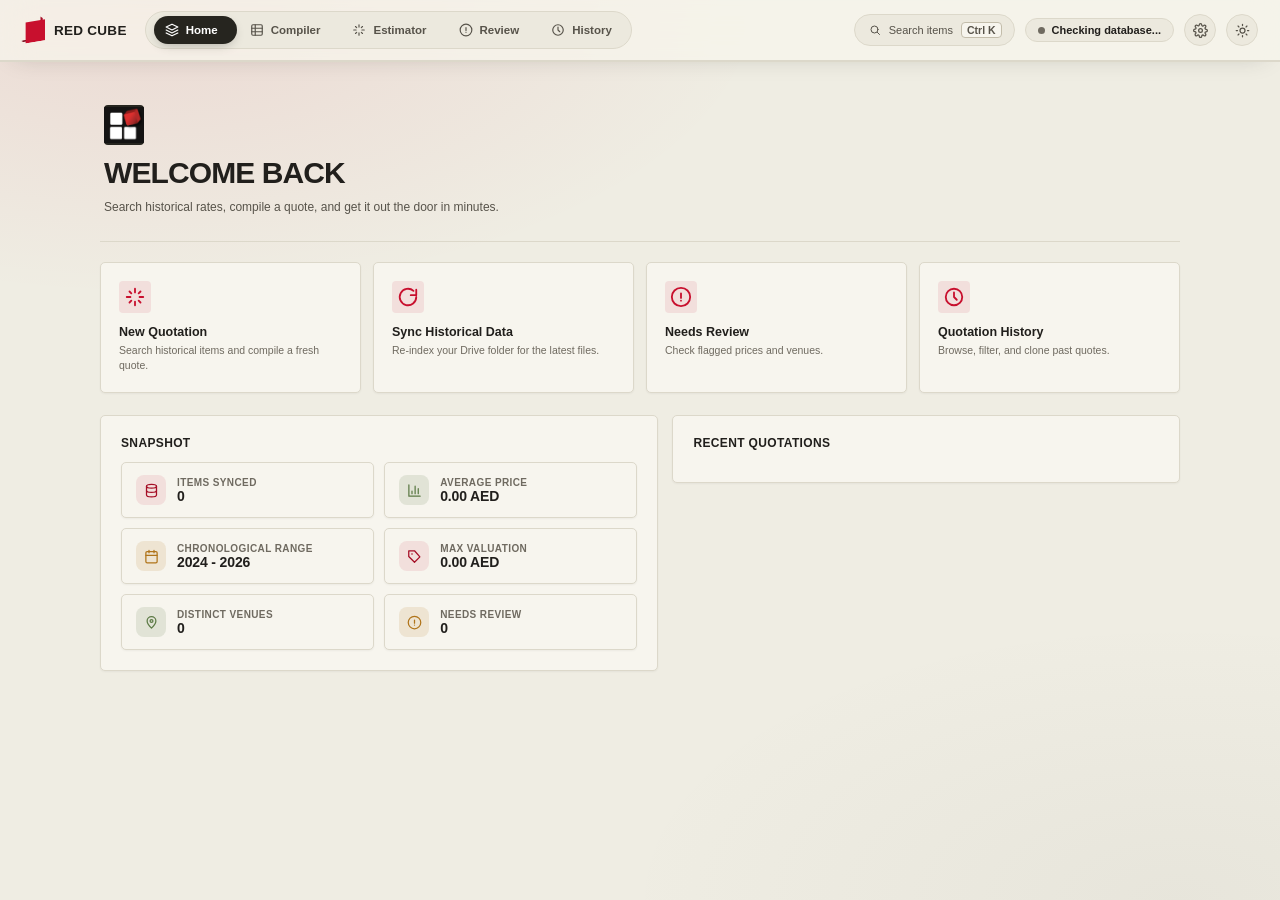
==== index.html @ c4b4f15e "Add Automated Design Estimator: multi-file drawing intake, deterministic BOQ costing New feature: dr" ====
<!DOCTYPE html>
<html lang="en">
<head>
<meta charset="UTF-8">
<meta name="viewport" content="width=device-width, initial-scale=1.0">
<title>Red Cube Smart Quotation Engine</title>
<link rel="stylesheet" href="style.css">
</head>
<body>

<div class="app-shell">
  <!-- Command bar: replaces the sidebar entirely. Brand + a sliding pill tab switcher +
       search/status/settings/theme on the right, all in one floating glass strip. -->
  <div class="cmdbar">
    <div class="brandlock">
      <div class="cube3d"><i class="f-top"></i><i class="f-side"></i><i class="f-bottom"></i></div>
      <span class="brand-title" id="brand-title-text">Red Cube</span>
    </div>

    <div class="segwrap" id="segwrap">
      <div class="segpill" id="segpill"></div>
      <div class="seg active" id="tab-btn-home" data-tab="home" onclick="switchTab('home')"><span class="icon" data-icon="layers"></span> Home</div>
      <div class="seg" id="tab-btn-compiler" data-tab="compiler" onclick="switchTab('compiler')"><span class="icon" data-icon="sheet"></span> Compiler</div>
      <div class="seg" id="tab-btn-estimator" data-tab="estimator" onclick="switchTab('estimator')"><span class="icon" data-icon="sparkles"></span> Estimator</div>
      <div class="seg" id="tab-btn-review" data-tab="review" onclick="switchTab('review')"><span class="icon" data-icon="alert"></span> Review<span class="tab-count hidden" id="review-tab-count">0</span></div>
      <div class="seg" id="tab-btn-history" data-tab="history" onclick="switchTab('history')"><span class="icon" data-icon="history"></span> History</div>
    </div>

    <div class="cmd-right">
      <div class="cmdk" onclick="goToNewQuotation()"><span class="icon icon-sm" data-icon="search"></span>Search items<kbd>Ctrl K</kbd></div>
      <div class="status-badge">
        <span id="db-indicator" class="status-dot"></span>
        <span id="db-status-text">Checking database...</span>
      </div>
      <button class="icon-btn" onclick="openSettingsModal()" title="Workspace settings"><span class="icon" data-icon="settings"></span></button>
      <button class="icon-btn" onclick="toggleTheme()" title="Toggle theme"><span class="icon" id="theme-toggle-icon" data-icon="sun"></span></button>
    </div>
  </div>

  <div class="app-content">
    <!-- Shown only for the Compiler tab, which has no headline of its own otherwise. -->
    <div class="page-head hidden" id="page-head">
      <div><span class="eyebrow" id="page-eyebrow">Quotation Builder</span><h2 id="page-title">Compiler Workspace</h2></div>
    </div>

<!-- Home -->
<main class="main-view" id="view-home">
  <div class="home-view">
    <section class="home-hero">
      <div class="home-hero-logo"><img src="assets/red_cube_logo.png" alt="Logo" onerror="this.style.display='none'"></div>
      <h1 class="home-hero-title" id="home-greeting-title">Welcome back</h1>
      <p class="home-hero-subtitle" id="home-greeting-subtitle">Search historical rates, compile a quote, and get it out the door in minutes.</p>
    </section>

    <section class="home-actions">
      <div class="home-action-card" onclick="goToNewQuotation()">
        <div class="home-action-icon"><span class="icon icon-lg" data-icon="sparkles"></span></div>
        <div class="home-action-title">New Quotation</div>
        <div class="home-action-desc">Search historical items and compile a fresh quote.</div>
      </div>
      <div class="home-action-card" onclick="goToSync()">
        <div class="home-action-icon"><span class="icon icon-lg" data-icon="refresh"></span></div>
        <div class="home-action-title">Sync Historical Data</div>
        <div class="home-action-desc">Re-index your Drive folder for the latest files.</div>
      </div>
      <div class="home-action-card" onclick="switchTab('review')">
        <div class="home-action-icon"><span class="icon icon-lg" data-icon="alert"></span></div>
        <div class="home-action-title">Needs Review</div>
        <div class="home-action-desc" id="home-review-desc">Check flagged prices and venues.</div>
      </div>
      <div class="home-action-card" onclick="switchTab('history')">
        <div class="home-action-icon"><span class="icon icon-lg" data-icon="history"></span></div>
        <div class="home-action-title">Quotation History</div>
        <div class="home-action-desc">Browse, filter, and clone past quotes.</div>
      </div>
    </section>

    <section class="home-columns">
      <div class="home-panel">
        <div class="home-panel-title">Snapshot</div>
        <div class="home-stats-grid">
          <div class="stat-card">
            <div class="stat-icon" style="background:var(--accent-soft);color:var(--accent-strong);"><span class="icon" data-icon="database"></span></div>
            <div><div class="stat-label">Items Synced</div><div class="stat-value" id="stat-total-items">0</div></div>
          </div>
          <div class="stat-card">
            <div class="stat-icon" style="background:var(--success-soft);color:var(--success);"><span class="icon" data-icon="chart"></span></div>
            <div><div class="stat-label">Average Price</div><div class="stat-value" id="stat-avg-price">0.00 AED</div></div>
          </div>
          <div class="stat-card">
            <div class="stat-icon" style="background:var(--warning-soft);color:var(--warning);"><span class="icon" data-icon="calendar"></span></div>
            <div><div class="stat-label">Chronological Range</div><div class="stat-value" id="stat-year-range">2024 - 2026</div></div>
          </div>
          <div class="stat-card">
            <div class="stat-icon" style="background:var(--accent-soft);color:var(--accent-strong);"><span class="icon" data-icon="tag"></span></div>
            <div><div class="stat-label">Max Valuation</div><div class="stat-value" id="stat-max-price">0.00 AED</div></div>
          </div>
          <div class="stat-card">
            <div class="stat-icon" style="background:var(--success-soft);color:var(--success);"><span class="icon" data-icon="pin"></span></div>
            <div><div class="stat-label">Distinct Venues</div><div class="stat-value" id="stat-venues">0</div></div>
          </div>
          <div class="stat-card">
            <div class="stat-icon" style="background:var(--warning-soft);color:var(--warning);"><span class="icon" data-icon="alert"></span></div>
            <div><div class="stat-label">Needs Review</div><div class="stat-value" id="stat-needs-review">0</div></div>
          </div>
        </div>
      </div>
      <div class="home-panel">
        <div class="home-panel-title">Recent Quotations</div>
        <div id="home-recent-list"></div>
      </div>
    </section>
  </div>
</main>

<!-- Compiler Workspace -->
<main class="main-view hidden" id="view-compiler">
  <div class="workspace">

    <!-- Center: search + matches -->
    <div class="panel panel-center">
      <div class="panel-header">
        <div class="panel-title"><span class="icon" data-icon="search"></span><span>Smart Matcher</span></div>
        <span class="chip chip-accent"><span class="icon icon-sm" data-icon="sparkles"></span> Semantic Search</span>
      </div>
      <div class="panel-body" style="display:flex;flex-direction:column;height:100%;padding-bottom:0;">
        <div class="slider-row" style="margin-bottom:12px;">
          <div style="display:flex;align-items:center;gap:8px;font-size:11px;color:var(--text-secondary);white-space:nowrap;">
            <span class="icon icon-sm" data-icon="trending"></span> Annual Markup: <b id="markup-label" style="color:var(--accent-strong);">4%</b>
          </div>
          <input type="range" id="markup-slider" min="0" max="15" value="4" oninput="changeMarkup(this.value)">
        </div>

        <form onsubmit="searchMatcher(event)" style="display:flex;gap:8px;margin-bottom:6px;">
          <div class="input-with-icon" style="flex:1;">
            <span class="icon" data-icon="search"></span>
            <input type="text" id="search-input" class="input" placeholder="Search items, structures, backdrops...">
          </div>
          <button type="submit" class="btn btn-ghost">Search</button>
        </form>
        <div style="font-size:9.5px;color:var(--text-muted);margin-bottom:10px;display:flex;gap:10px;">
          <span><kbd class="kbd-hint">/</kbd> to search</span>
          <span><kbd class="kbd-hint">Ctrl</kbd>+<kbd class="kbd-hint">Enter</kbd> to generate</span>
        </div>

        <div id="matches-list" style="flex:1;overflow-y:auto;padding-bottom:14px;">
          <div class="empty-state"><span class="icon icon-lg" data-icon="search"></span><p>Type a keyword above to match historical rates.</p></div>
        </div>
      </div>
    </div>

    <!-- Drag to rebalance matcher vs. compiler; double-click resets. -->
    <div class="workspace-splitter" id="workspace-splitter" role="separator" aria-orientation="vertical"
         aria-label="Resize panels" tabindex="0" title="Drag to resize · double-click to reset"></div>

    <!-- Right: quotation compiler -->
    <div class="panel panel-right">
      <div class="panel-header">
        <div class="panel-title"><span class="icon" data-icon="sheet"></span><span>Quotation Compiler</span></div>
        <button class="btn btn-ghost btn-sm" onclick="addCustomDraftRow()"><span class="icon icon-sm" data-icon="plus"></span> Add Row</button>
      </div>
      <div class="panel-body" style="display:flex;flex-direction:column;height:100%;padding-bottom:0;">

        <!-- One row instead of two 2-up rows: the client block is filled once per quote, while
             the item list below it is worked in continuously, so the vertical space belongs there. -->
        <div class="client-fields">
          <div><label class="field-label" for="client-name-input">Client Name</label><input type="text" id="client-name-input" class="input" placeholder="Client name"></div>
          <div><label class="field-label" for="client-phone-input">Phone <span class="field-optional">optional</span></label><input type="text" id="client-phone-input" class="input" placeholder="+9715..."></div>
          <div><label class="field-label" for="client-venue-input">Venue</label><input type="text" id="client-venue-input" class="input" placeholder="e.g. Kite Beach"></div>
          <div><label class="field-label" for="validity-days-input">Valid (Days)</label><input type="number" id="validity-days-input" class="input" value="14" min="1"></div>
        </div>

        <div id="draft-items-container" style="flex:1;overflow-y:auto;margin-bottom:0;">
          <div class="empty-state"><span class="icon icon-lg" data-icon="sheet"></span><p>No items in draft quote.</p><p style="margin-top:4px;">Select items from matches or add a custom row.</p></div>
        </div>
      </div>

      <!-- Drag to trade space between the item list and the pricing block; double-click resets. -->
      <div class="compiler-vsplit" id="compiler-vsplit" role="separator" aria-orientation="horizontal"
           aria-label="Resize items and pricing" tabindex="0" title="Drag to resize · double-click to reset"></div>

      <div class="compiler-footer" id="compiler-footer">
        <div class="summary-box">
          <div class="summary-line"><span>Subtotal (Excl. VAT)</span><span id="summary-subtotal">0.00 AED</span></div>
          <div class="summary-line hidden" id="summary-discount-row"><span>Discount</span><span id="summary-discount" style="color:var(--danger);">0.00 AED</span></div>
          <div class="summary-line"><span>VAT 5%</span><span id="summary-vat">0.00 AED</span></div>
          <div class="summary-line total"><span>Grand Total</span><span id="summary-total">0.00 AED</span></div>
          <div class="discount-row">
            <select class="input" id="discount-type" onchange="setDiscountType(this.value)" style="max-width:110px;">
              <option value="">No discount</option>
              <option value="flat">Flat AED</option>
              <option value="percent">Percent %</option>
            </select>
            <input type="number" class="input" id="discount-value-input" placeholder="0" oninput="onDiscountValueChange(this.value)">
          </div>
        </div>

        <div class="format-choice" style="margin:12px 0;">
          <label><input type="checkbox" id="format-xlsx" checked> Excel (.xlsx)</label>
          <label><input type="checkbox" id="format-docx"> Word (.docx)</label>
        </div>

        <button class="btn btn-primary btn-block" id="compile-btn" onclick="compileQuote()" disabled>
          <span class="icon" data-icon="sheet"></span><span>Generate Quotation</span>
        </button>
        <div id="compile-feedback" class="hidden"></div>
      </div>
    </div>

  </div>
</main>

<!-- Quotation History -->
<main class="main-view hidden" id="view-history">
  <div class="panel" style="height:100%;">
    <div class="panel-header">
      <div class="panel-title"><span class="icon" data-icon="history"></span><span>Client &amp; Quotation History</span></div>
      <div class="input-with-icon" style="width:260px;">
        <span class="icon" data-icon="search"></span>
        <input type="text" id="history-search" class="input" placeholder="Filter by client or venue..." oninput="filterHistory()">
      </div>
    </div>
    <div class="panel-body">
      <div class="history-toolbar">
        <div class="status-filter-row" id="status-filter-row">
          <span class="status-filter-chip active" data-status="" onclick="setHistoryStatusFilter('')">All</span>
          <span class="status-filter-chip" data-status="Sent" onclick="setHistoryStatusFilter('Sent')">Sent</span>
          <span class="status-filter-chip" data-status="Won" onclick="setHistoryStatusFilter('Won')">Won</span>
          <span class="status-filter-chip" data-status="Lost" onclick="setHistoryStatusFilter('Lost')">Lost</span>
        </div>
      </div>
      <div class="history-table-wrap">
        <table class="history-table">
          <thead><tr><th>Ref</th><th>Client</th><th>Venue</th><th>Date</th><th>Valid Until</th><th>Items</th><th>Grand Total</th><th>Status</th><th>Actions</th></tr></thead>
          <tbody id="history-table-body"></tbody>
        </table>
      </div>
    </div>
  </div>
</main>

<!-- Needs Review -->
<main class="main-view hidden" id="view-review">
  <div class="panel" style="height:100%;">
    <div class="panel-header">
      <div class="panel-title"><span class="icon" data-icon="alert"></span><span>Needs Review</span></div>
    </div>
    <div style="padding:12px 15px 0;">
      <p style="font-size:11.5px;color:var(--text-secondary);line-height:1.6;margin:0 0 12px;">
        When a folder is synced, every line item from your old quotes gets added to the price index the Smart Matcher
        searches. The ones below came through with something missing — <b>no price</b>, <b>no venue</b>, or figures that
        didn't add up — so they'd give you a bad suggestion later. Each card says what's wrong and which box to fill in.
        <br>
        <b>Save fix</b> writes your correction into the index and it survives future re-syncs.
        <b>Leave as-is</b> keeps the item exactly as it is and stops flagging it. Neither deletes anything.
      </p>
    </div>
    <div class="panel-body" style="padding-top:0;">
      <div id="review-queue-list"></div>
    </div>
  </div>
</main>

<!-- Automated Design Estimator: drawings in, priced BOQ out. Every figure here is
     deterministic geometry against master_rate_card.csv — no model, no guessing. -->
<main class="main-view hidden" id="view-estimator">
  <div class="panel" style="height:100%;">
    <div class="panel-header">
      <div class="panel-title"><span class="icon" data-icon="sparkles"></span><span>Automated Design Estimator</span></div>
      <div style="display:flex;gap:8px;align-items:center;">
        <span id="est-ratecard-badge" class="est-badge"></span>
        <button class="btn btn-ghost" id="est-clear-btn" onclick="clearEstimator()" style="display:none;">
          <span class="icon icon-sm" data-icon="trash"></span> Clear
        </button>
        <button class="btn btn-primary" onclick="pickDesignFiles()">
          <span class="icon icon-sm" data-icon="upload"></span> Upload Drawings
        </button>
      </div>
    </div>

    <div class="panel-body">
      <div class="est-dropzone" id="est-dropzone" onclick="pickDesignFiles()">
        <span class="icon icon-lg" data-icon="upload"></span>
        <p class="est-dropzone-title">Drop in your design drawings</p>
        <p class="est-dropzone-sub">
          Multi-page PDF decks, PNG or JPG &mdash; several files at once.
          Dimensions, titles and cutouts are read straight off each sheet.
        </p>
      </div>

      <div id="est-notice" class="est-notice hidden"></div>
      <div id="est-loading" class="hidden" style="padding:14px 0;"></div>
      <div id="est-pages"></div>
      <div id="est-summary"></div>
    </div>
  </div>
</main>

  </div>
</div>

<!-- Workspace settings modal: was a permanent panel eating a whole column for something
     touched once a week. Now a dialog behind the gear icon in the command bar. -->
<div class="modal-overlay" id="settings-modal-overlay">
  <div class="modal">
    <div class="modal-header">
      <div class="modal-title">Workspace Settings</div>
      <span class="icon-btn" onclick="closeSettingsModal()"><span class="icon icon-sm" data-icon="close"></span></span>
    </div>
    <div class="modal-body">
      <label class="field-label">Drive Folder Path</label>
      <div class="input-with-icon" style="margin-bottom:10px;">
        <span class="icon" data-icon="folder"></span>
        <input type="text" id="folder-path-input" class="input" value="G:\My Drive\BOOM TREE\ALL THE QUOTATIONS" placeholder="Folder path...">
      </div>
      <button class="btn btn-primary btn-block" id="sync-btn" onclick="syncFolder()">
        <span class="icon icon-sm" id="sync-spinner" data-icon="refresh"></span><span>Sync &amp; Build Index</span>
      </button>
      <div id="index-feedback" class="hidden"></div>
    </div>
  </div>
</div>

<!-- Image picker modal -->
<div class="modal-overlay" id="image-picker-overlay">
  <div class="modal">
    <div class="modal-header">
      <div class="modal-title">Set Line Item Image</div>
      <span class="icon-btn" style="cursor:pointer;" onclick="closeImagePicker()"><span class="icon icon-sm" data-icon="close"></span></span>
    </div>
    <div class="modal-body">
      <div class="modal-tabs">
        <div class="modal-tab active" id="img-tab-library" onclick="switchImagePickerTab('library')">From Library</div>
        <div class="modal-tab" id="img-tab-search" onclick="switchImagePickerTab('search')">Web Search</div>
        <div class="modal-tab" id="img-tab-url" onclick="switchImagePickerTab('url')">Paste URL</div>
        <div class="modal-tab" id="img-tab-upload" onclick="switchImagePickerTab('upload')">Upload</div>
      </div>

      <div id="img-panel-library">
        <div id="library-search-results"></div>
      </div>

      <div id="img-panel-search" class="hidden">
        <div style="display:flex;gap:8px;margin-bottom:12px;">
          <input type="text" id="image-search-query" class="input" placeholder="Search query...">
          <button class="btn btn-ghost" onclick="runImageSearch()"><span class="icon icon-sm" data-icon="search"></span></button>
        </div>
        <div id="image-search-results"></div>
        <div class="banner banner-warning" style="margin-top:10px;">
          <span class="icon icon-sm" data-icon="alert"></span>
          <span>Best-effort online search, and unlikely to find your actual product if it's custom-built. Requires internet.</span>
        </div>
      </div>

      <div id="img-panel-url" class="hidden">
        <label class="field-label">Image URL</label>
        <input type="text" id="image-url-input" class="input" placeholder="https://..." style="margin-bottom:10px;">
        <button class="btn btn-primary btn-block" onclick="pasteImageUrl()"><span class="icon icon-sm" data-icon="link"></span> Fetch Image</button>
      </div>

      <div id="img-panel-upload" class="hidden">
        <button class="btn btn-primary btn-block" onclick="uploadImageForItem()"><span class="icon icon-sm" data-icon="upload"></span> Choose File from Computer</button>
        <p style="font-size:10.5px;color:var(--text-muted);margin-top:10px;">Fully offline — reads a local image file directly from disk.</p>
      </div>
    </div>
  </div>
</div>

<!-- Success / share modal -->
<div class="modal-overlay" id="success-modal-overlay">
  <div class="modal">
    <div class="modal-header">
      <div class="modal-title"><span class="icon icon-sm" data-icon="check" style="color:var(--success);"></span> Quotation Generated</div>
      <span class="icon-btn" style="cursor:pointer;" onclick="closeSuccessModal()"><span class="icon icon-sm" data-icon="close"></span></span>
    </div>
    <div class="modal-body" id="success-modal-body"></div>
    <div class="modal-footer">
      <button class="btn btn-ghost" onclick="closeSuccessModal()">Close</button>
    </div>
  </div>
</div>

<div class="toast-container" id="toast-container"></div>

<script src="app.js"></script>
</body>
</html>
---- style.css ----
/* Smart Quotation Engine — hand-written, zero-dependency stylesheet.
   No CDN, no build step: the whole app must run with zero network calls. */

:root {
  /* "LEDGER" direction — an industrial-editorial identity built on the company's own two
     colours: Asphalt (warm near-black) and Paper (warm cream), with a single cherry-red
     stamp reserved for the things that decide (primary action, live match, grand total,
     logo). Paper is the default (day) ground; Asphalt is the dark (night) theme below.
     Every neutral is biased toward the warm ink — no pure white, no pure grey. */
  --bg-app: #efede3;        /* Paper — ground */
  --bg-panel: #f7f5ee;      /* lifted paper — cards / panels */
  --bg-panel-glass: rgba(247, 245, 238, 0.72); /* translucent panel for the blurred command bar */
  --bg-panel-alt: #ece9de;  /* recessed paper — nested surfaces */
  --bg-input: #fbfaf4;      /* writable fields read lightest */
  --bg-hover: #e6e2d4;
  --border: #dcd8ca;
  --border-strong: #c3bdab;
  --text-primary: #211f1c;  /* warm ink */
  --text-secondary: #57534a;
  /* Darkened from #8b8578, which measured 3.36:1 on panels and 3.13:1 on the app ground —
     below the 4.5:1 floor on *every* field label, table header and empty state in the app.
     This keeps the same warm hue and lands at 4.93:1 / 4.58:1. */
  --text-muted: #6f6a60;
  --accent: #c8102e;        /* Cherry — the stamp */
  --accent-strong: #a50e26; /* deepens on press / hover in light */
  --accent-soft: rgba(200, 16, 46, 0.09);
  --accent-select: rgba(200, 16, 46, 0.22);  /* selection needs real presence, not a 9% tint */
  --accent-border: rgba(200, 16, 46, 0.32);
  --success: #5c7a45;       /* moss — earthy so it never fights the cherry */
  --success-soft: rgba(92, 122, 69, 0.14);
  --danger: #b3271e;        /* brick — distinct from the cherry accent */
  --danger-soft: rgba(179, 39, 30, 0.12);
  --warning: #b0741a;       /* ochre */
  --warning-soft: rgba(176, 116, 26, 0.13);
  /* Sharp, near-square corners for the industrial read — no soft rounding. */
  --radius-sm: 4px;
  --radius-md: 5px;
  --radius-lg: 7px;
  --shadow-lg: 0 18px 40px -24px rgba(48,47,44,0.45);
  /* Elevation, not outlines. Surfaces lift off the paper with soft warm shadows so the UI
     reads as considered layers rather than a grid of bordered boxes. */
  --shadow-panel: 0 1px 2px rgba(48,47,44,0.05), 0 14px 30px -20px rgba(48,47,44,0.22);
  --shadow-card: 0 1px 2px rgba(48,47,44,0.05);
  --shadow-card-hover: 0 6px 18px -8px rgba(48,47,44,0.22);
  --ring: 0 0 0 3px var(--accent-soft);
  /* One sans stack, no CDN, no monospace. Display personality comes from weight + uppercase
     + tight tracking applied per-component, so it stays offline-safe with zero webfont load.
     (To nail the poster-weight grotesque, bundle a woff2 as a @font-face data URI here.) */
  --font: 'Inter', -apple-system, BlinkMacSystemFont, 'Segoe UI', Roboto, sans-serif;
  --font-display: var(--font);
  /* The Asphalt rail is a constant dark anchor in BOTH themes. */
  --sidebar-bg: #26251f;
  --sidebar-bg-alt: #302f2c;
  --sidebar-border: rgba(239, 237, 227, 0.12);
  --sidebar-text: #a49f92;
  --sidebar-text-active: #ffffff;
}

:root[data-theme="dark"] {
  --bg-app: #1b1a16;        /* Asphalt night — ground */
  --bg-panel: #302f2c;      /* Asphalt — raised surface */
  --bg-panel-glass: rgba(48, 47, 44, 0.66);
  --bg-panel-alt: #26251f;
  --bg-input: #211f1c;
  --bg-hover: #3a3832;
  --border: #383630;
  --border-strong: #4a473f;
  --text-primary: #efede3;  /* Paper text */
  --text-secondary: #b8b3a6;
  /* Lifted from #817c70 (3.22:1) to clear 4.5:1 on the raised panel as well as the ground. */
  --text-muted: #a19b8c;
  --accent: #e24a45;        /* Cherry lifts on dark so it still stamps */
  --accent-strong: #ef6f68;
  --accent-soft: rgba(226, 74, 69, 0.16);
  --accent-select: rgba(226, 74, 69, 0.32);
  --accent-border: rgba(226, 74, 69, 0.40);
  --success: #93b072;
  --success-soft: rgba(147, 176, 114, 0.16);
  --danger: #e06a5f;
  --danger-soft: rgba(224, 106, 95, 0.16);
  --warning: #d69a3f;
  --warning-soft: rgba(214, 154, 63, 0.16);
  --shadow-lg: 0 24px 60px -28px rgba(0,0,0,0.8);
  --shadow-panel: 0 1px 2px rgba(0,0,0,0.4), 0 18px 38px -22px rgba(0,0,0,0.7);
  --shadow-card: 0 1px 2px rgba(0,0,0,0.3);
  --shadow-card-hover: 0 8px 22px -10px rgba(0,0,0,0.65);
  --sidebar-bg: #141310;
  --sidebar-bg-alt: #201f1b;
  --sidebar-border: rgba(239, 237, 227, 0.10);
}

* { box-sizing: border-box; }

html, body {
  height: 100%;
  margin: 0;
  background: var(--bg-app);
  color: var(--text-primary);
  font-family: var(--font);
  font-size: 13px;
  -webkit-font-smoothing: antialiased;
  /* Content text stays selectable so a PM can copy a rate, description or total out of
     the app. Only click-chrome opts out below — dragging across a button or tab to
     highlight its label is never intentional. */
  user-select: text;
  overflow: hidden;
}

body { display: flex; flex-direction: row; }

/* Click targets and decorative glyphs: selecting these is always accidental. */
.seg, .btn, .icon-btn, .cmdk, kbd, .kbd-hint, .icon, .icon-sm, .icon-lg,
.tab-count, .workspace-splitter { user-select: none; }

::selection { background: var(--accent-select); color: var(--text-primary); }

/* A faint warm wash on the ground so the paper reads as a surface rather than flat fill.
   Pure CSS gradients — the app must run with zero network calls, so no image asset. */
body {
  background-image:
    radial-gradient(ellipse 80% 55% at 12% 0%, var(--accent-soft), transparent 60%),
    radial-gradient(ellipse 70% 50% at 92% 100%, rgba(87, 83, 74, .05), transparent 62%);
  background-attachment: fixed;
}
:root[data-theme="dark"] body {
  background-image:
    radial-gradient(ellipse 80% 55% at 12% 0%, rgba(226, 74, 69, .07), transparent 60%),
    radial-gradient(ellipse 70% 50% at 92% 100%, rgba(239, 237, 227, .04), transparent 62%);
}

/* Figures (currency, quantities, dates) stay in the same sans face as everything else.
   Tabular figures keep digits on a fixed advance width so columns line up cleanly —
   the alignment benefit of a monospace font without the retro-terminal look. */
.num, .stat-value, .summary-box, .match-rates, .home-recent-total,
input[type="number"], td.num, th.num {
  font-family: var(--font);
  font-variant-numeric: tabular-nums;
  font-feature-settings: "tnum" 1;
  letter-spacing: 0;
}
.num { font-weight: 600; }
.num-strong { font-weight: 700; }

::-webkit-scrollbar { width: 7px; height: 7px; }
::-webkit-scrollbar-track { background: transparent; }
::-webkit-scrollbar-thumb { background: var(--border-strong); border-radius: 4px; }
::-webkit-scrollbar-thumb:hover { background: var(--accent); }

.icon { width: 15px; height: 15px; display: inline-block; vertical-align: middle; stroke: currentColor; fill: none; stroke-width: 2; stroke-linecap: round; stroke-linejoin: round; }
.icon-lg { width: 22px; height: 22px; }
.icon-sm { width: 12px; height: 12px; }
.spin { animation: spin 1s linear infinite; }
@keyframes spin { to { transform: rotate(360deg); } }
.pulse { animation: pulse 2.2s ease-in-out infinite; }
@keyframes pulse { 0%,100% { opacity: .45; } 50% { opacity: .9; } }

/* ---------- Motion system ---------- */
:root { --ease-out: cubic-bezier(.16,1,.3,1); --ease-spring: cubic-bezier(.34,1.56,.64,1); }

@keyframes fadeSlideUp { from { opacity: 0; transform: translateY(10px); } to { opacity: 1; transform: translateY(0); } }
@keyframes fadeScaleIn { from { opacity: 0; transform: scale(.96); } to { opacity: 1; transform: scale(1); } }
@keyframes badgePulse { 0%,100% { box-shadow: 0 0 0 0 rgba(251,191,36,.5); } 50% { box-shadow: 0 0 0 5px rgba(251,191,36,0); } }
@keyframes shimmer { 0% { background-position: -300px 0; } 100% { background-position: 300px 0; } }
@keyframes toastIn { from { opacity: 0; transform: translateX(24px) scale(.96); } to { opacity: 1; transform: translateX(0) scale(1); } }
@keyframes toastOut { from { opacity: 1; transform: translateX(0) scale(1); max-height: 80px; margin-bottom: 10px; } to { opacity: 0; transform: translateX(24px) scale(.96); max-height: 0; margin-bottom: 0; } }
@keyframes checkPop { 0% { transform: scale(.5); opacity: 0; } 60% { transform: scale(1.15); opacity: 1; } 100% { transform: scale(1); } }

.anim-in { animation: fadeSlideUp .35s var(--ease-out) both; }

/* Skeleton loading placeholders */
.skeleton {
  background: linear-gradient(90deg, var(--bg-panel-alt) 25%, var(--bg-hover) 37%, var(--bg-panel-alt) 63%);
  background-size: 400px 100%; animation: shimmer 1.4s ease-in-out infinite; border-radius: var(--radius-sm);
}
.skeleton-card { background: var(--bg-panel-alt); border: 1px solid var(--border); border-radius: var(--radius-md); padding: 12px; margin-bottom: 10px; display: flex; gap: 12px; }
.skeleton-line { height: 10px; margin-bottom: 8px; }

/* ---------- Toasts ---------- */
.toast-container { position: fixed; top: 16px; right: 16px; z-index: 999; display: flex; flex-direction: column; width: 320px; max-width: calc(100vw - 32px); }
.toast {
  display: flex; align-items: flex-start; gap: 10px; padding: 12px 14px; border-radius: var(--radius-md);
  background: var(--bg-panel); border: 1px solid var(--border-strong); box-shadow: var(--shadow-lg);
  margin-bottom: 10px; font-size: 11.5px; font-weight: 600; animation: toastIn .3s var(--ease-spring) both;
  overflow: hidden;
}
.toast.closing { animation: toastOut .25s var(--ease-out) forwards; }
.toast-icon { flex-shrink: 0; margin-top: 1px; }
.toast-success .toast-icon { color: var(--success); }
.toast-error .toast-icon { color: var(--danger); }
.toast-warning .toast-icon { color: var(--warning); }
.toast-info .toast-icon { color: var(--accent-strong); }
.toast-msg { flex: 1; line-height: 1.4; color: var(--text-primary); font-weight: 500; word-break: break-word; }
.toast-close { flex-shrink: 0; cursor: pointer; color: var(--text-muted); opacity: .6; }
.toast-close:hover { opacity: 1; }

/* ---------- Status badges ---------- */
.status-pill { display: inline-flex; align-items: center; gap: 4px; font-size: 11px; font-weight: 800; padding: 3px 9px; border-radius: 999px; text-transform: uppercase; letter-spacing: .03em; border: 1px solid transparent; }
.status-pill-sent { background: var(--accent-soft); color: var(--accent-strong); border-color: var(--accent-border); }
.status-pill-won { background: var(--success-soft); color: var(--success); border-color: var(--success-soft); }
.status-pill-lost { background: var(--danger-soft); color: var(--danger); border-color: var(--danger-soft); }
select.status-select { border: none; background: transparent; font: inherit; font-weight: 800; cursor: pointer; outline: none; }

/* ---------- Keyboard shortcut hints ---------- */
kbd.kbd-hint { display: inline-flex; align-items: center; justify-content: center; min-width: 16px; padding: 1px 5px; border-radius: 4px; background: var(--bg-input); border: 1px solid var(--border-strong); color: var(--text-muted); font-size: 11px; font-family: var(--font); font-weight: 700; }

/* ---------- App shell: icon+label sidebar (Zoho-style) + topbar ---------- */
/* ---------- App shell: no sidebar. A floating glass command bar replaces it, with
   navigation as a sliding pill switcher instead of a stacked nav column. Every pixel
   of width that used to go to a 218px rail now belongs to the workspace. ---------- */
.app-shell { display: flex; flex-direction: column; height: 100vh; width: 100%; overflow: hidden; }

.cmdbar {
  display: flex; align-items: center; gap: 18px; padding: 11px 22px; flex-shrink: 0; position: relative; z-index: 5;
  background: var(--bg-panel-glass, var(--bg-panel)); backdrop-filter: blur(16px) saturate(1.3); -webkit-backdrop-filter: blur(16px) saturate(1.3);
  border-bottom: 1px solid var(--border); box-shadow: 0 1px 0 var(--border), 0 10px 24px -16px rgba(48,47,44,.25);
}
.brandlock { display: flex; align-items: center; gap: 10px; flex-shrink: 0; }
.brand-title { font-family: var(--font-display); font-size: 13.5px; font-weight: 900; text-transform: uppercase; letter-spacing: .02em; color: var(--text-primary); }

/* A literal cube for Red Cube — three CSS faces in perspective, not a flat rounded square. */
.cube3d { width: 22px; height: 22px; position: relative; transform-style: preserve-3d; transform: rotateX(-18deg) rotateY(28deg); flex-shrink: 0; }
.cube3d i { position: absolute; display: block; }
.cube3d .f-top { width: 22px; height: 22px; background: var(--accent); top: 0; left: 0; transform: translateZ(5px); }
.cube3d .f-side { width: 5px; height: 22px; background: var(--accent-strong); top: 0; right: -5px; transform: rotateY(90deg); transform-origin: left; }
.cube3d .f-bottom { width: 22px; height: 5px; background: var(--accent-strong); filter: brightness(.72); bottom: -5px; left: 0; transform: rotateX(-90deg); transform-origin: top; }

/* Sliding pill segmented tab switcher — replaces the stacked sidebar nav entirely. */
.segwrap { position: relative; display: flex; background: var(--bg-panel-alt); border: 1px solid var(--border); border-radius: 999px; padding: 4px; gap: 2px; }
.segpill {
  position: absolute; top: 4px; bottom: 4px; left: 4px; width: 120px; border-radius: 999px;
  background: var(--sidebar-bg); box-shadow: 0 4px 12px -4px rgba(0,0,0,.3);
  transition: transform .32s cubic-bezier(.16,1,.3,1), width .32s cubic-bezier(.16,1,.3,1); z-index: 0;
}
/* On Asphalt mode the resting pill turns cherry — the switcher restates the two-theme palette. */
:root[data-theme="dark"] .segpill { background: var(--accent); }
.seg {
  position: relative; z-index: 1; display: flex; align-items: center; gap: 7px; padding: 7px 15px;
  border-radius: 999px; font-size: 11.5px; font-weight: 700; color: var(--text-secondary); cursor: pointer;
  white-space: nowrap; transition: color .25s;
}
.seg .icon { width: 14px; height: 14px; }
.seg.active { color: #fff; }
.tab-count {
  background: var(--warning); color: #1a1200; font-size: 10px; font-weight: 800;
  padding: 1px 5px; border-radius: 999px; line-height: 1.5; margin-left: 2px;
}
.seg.active .tab-count { background: rgba(255,255,255,.28); color: #fff; }

.cmd-right { margin-left: auto; display: flex; align-items: center; gap: 10px; }
.cmdk {
  display: flex; align-items: center; gap: 8px; background: var(--bg-panel-alt); border: 1px solid var(--border);
  /* Secondary rather than muted: this sits on the recessed command-bar fill, where muted
     measured 4.42:1 — just under the 4.5 floor the rest of the app now clears. */
  border-radius: 999px; padding: 7px 12px 7px 14px; color: var(--text-secondary); font-size: 11px; cursor: pointer;
}
.cmdk:hover { border-color: var(--border-strong); color: var(--text-secondary); }
.cmdk kbd {
  font-size: 10.5px; font-weight: 700; background: var(--bg-panel); border: 1px solid var(--border-strong);
  border-radius: 4px; padding: 1px 5px; color: var(--text-secondary); font-family: var(--font);
}

.header-right { display: flex; align-items: center; gap: 10px; }
.status-badge {
  display: flex; align-items: center; gap: 7px; background: var(--bg-panel-alt);
  border: 1px solid var(--border); border-radius: 999px; padding: 5px 12px; font-size: 11px; font-weight: 600;
}
.status-dot { width: 7px; height: 7px; border-radius: 50%; background: var(--text-muted); }
.status-dot.ok { background: var(--success); box-shadow: 0 0 8px var(--success); }
.status-dot.err { background: var(--danger); }

/* Pill-shaped now (was a rounded square) — one consistent circular language for every
   icon-only control in the app: cmdbar actions, modal close buttons, draft-row tools. */
.icon-btn {
  border: 1px solid var(--border); background: var(--bg-panel-alt); color: var(--text-secondary);
  width: 32px; height: 32px; border-radius: 999px; display: flex; align-items: center; justify-content: center;
  cursor: pointer; transition: all .15s; flex-shrink: 0;
}
.icon-btn:hover { color: var(--text-primary); border-color: var(--border-strong); background: var(--bg-hover); }

.app-content { display: flex; flex-direction: column; flex: 1; min-width: 0; overflow: hidden; }

/* Page header — shown only for the Compiler tab, which never had a headline of its own
   (Home has its own hero; Review/History already carry a panel title). Big uppercase
   display title instead of a flat 15px label. */
.page-head {
  display: flex; align-items: flex-end; justify-content: space-between; gap: 20px;
  padding: 20px 22px 4px; flex-shrink: 0;
}
.page-head .eyebrow { font-size: 10px; font-weight: 800; letter-spacing: .16em; text-transform: uppercase; color: var(--text-muted); display: block; margin-bottom: 6px; }
.page-head h2 { font-family: var(--font-display); font-weight: 900; text-transform: uppercase; letter-spacing: -.025em; font-size: 24px; margin: 0; color: var(--text-primary); }

/* ---------- Analytics strip ---------- */
.stat-card { display: flex; align-items: center; gap: 11px; background: var(--bg-panel); border: 1px solid var(--border); border-radius: var(--radius-md); padding: 12px 14px; box-shadow: var(--shadow-card); transition: transform .2s var(--ease-out), border-color .2s var(--ease-out), box-shadow .2s var(--ease-out); }
.stat-card:hover { transform: translateY(-2px); border-color: var(--border-strong); box-shadow: var(--shadow-card-hover); }

/* ---------- Home ---------- */
.home-view { max-width: 1080px; margin: 0 auto; padding: 4px 0 30px; }

.home-hero { padding: 22px 4px 24px; border-bottom: 1px solid var(--border); margin-bottom: 20px; }
.home-hero-logo {
  width: 40px; height: 40px; border-radius: var(--radius-sm); margin-bottom: 14px; overflow: hidden;
  background: var(--sidebar-bg); display: flex; align-items: center; justify-content: center;
}
.home-hero-logo img { width: 100%; height: 100%; object-fit: contain; }
.home-hero-title { font-family: var(--font-display); font-size: 30px; font-weight: 900; text-transform: uppercase; letter-spacing: -.03em; line-height: .95; margin: 0 0 10px; color: var(--text-primary); }
.home-hero-subtitle { font-size: 12px; color: var(--text-secondary); margin: 0; max-width: 560px; line-height: 1.6; }

.home-actions { display: grid; grid-template-columns: repeat(4, 1fr); gap: 12px; margin-bottom: 22px; }
.home-action-card {
  background: var(--bg-panel); border: 1px solid var(--border); border-radius: var(--radius-md);
  padding: 18px; cursor: pointer; text-align: left; box-shadow: var(--shadow-card);
  transition: border-color .2s var(--ease-out), box-shadow .2s var(--ease-out), transform .2s var(--ease-out);
}
.home-action-card:hover { border-color: var(--accent-border); box-shadow: var(--shadow-card-hover); transform: translateY(-2px); }
.home-action-icon {
  width: 32px; height: 32px; border-radius: var(--radius-sm); margin-bottom: 12px;
  background: var(--accent-soft); color: var(--accent); display: flex; align-items: center; justify-content: center;
}
.home-action-title { font-size: 12.5px; font-weight: 700; color: var(--text-primary); margin-bottom: 4px; }
.home-action-desc { font-size: 10.5px; color: var(--text-muted); line-height: 1.5; }

.home-columns { display: grid; grid-template-columns: 1.1fr 1fr; gap: 14px; align-items: start; }
.home-panel { background: var(--bg-panel); border: 1px solid var(--border); border-radius: var(--radius-md); padding: 20px; box-shadow: var(--shadow-card); }
.home-panel-title { font-size: 12px; font-weight: 700; color: var(--text-primary); margin-bottom: 12px; text-transform: uppercase; letter-spacing: .03em; }
.home-stats-grid { display: grid; grid-template-columns: 1fr 1fr; gap: 10px; }

.home-recent-item {
  display: flex; align-items: center; justify-content: space-between; gap: 10px;
  padding: 10px 12px; border-radius: var(--radius-sm); cursor: pointer; margin-bottom: 6px;
  border: 1px solid transparent; transition: background .15s var(--ease-out), border-color .15s var(--ease-out);
}
.home-recent-item:hover { background: var(--bg-hover); border-color: var(--border); }
.home-recent-client { font-size: 11.5px; font-weight: 700; color: var(--text-primary); white-space: nowrap; overflow: hidden; text-overflow: ellipsis; max-width: 220px; }
.home-recent-meta { font-size: 10px; color: var(--text-muted); display: flex; align-items: center; gap: 4px; margin-top: 2px; }
.home-recent-total { font-size: 11.5px; font-weight: 700; color: var(--accent-strong); }

@media (max-width: 980px) {
  .home-actions { grid-template-columns: repeat(2, 1fr); }
  .home-columns { grid-template-columns: 1fr; }
}
.stat-icon { width: 30px; height: 30px; border-radius: 8px; display: flex; align-items: center; justify-content: center; flex-shrink: 0; }
.stat-label { font-size: 10px; color: var(--text-muted); font-weight: 700; text-transform: uppercase; letter-spacing: .04em; }
.stat-value { font-size: 14px; font-weight: 700; letter-spacing: -.01em; }

/* ---------- Main layout ---------- */
.main-view { flex: 1; overflow: hidden; padding: 18px 22px; }
#view-home { overflow-y: auto; }
.hidden { display: none !important; }

/* Two columns now (Matcher + Compiler) — the third "Workspace Settings" column moved into
   a modal off the gear icon in the command bar, since sync/folder-path is a once-a-week
   action that no longer needs a permanent seat at the table. */
/* The splitter column *is* the old 18px gutter (gap:0), so the resting layout is
   unchanged — it just becomes a grab target. Ratio lives in --ws-left/--ws-right so a
   window resize keeps the user's proportion instead of pinning one side to pixels. */
.workspace {
  display: grid;
  grid-template-columns: var(--ws-left, 1.35fr) 18px var(--ws-right, 1fr);
  gap: 0;
  height: 100%;
}
@media (max-width: 1080px) {
  .workspace { grid-template-columns: 1fr; gap: 18px; }
  .workspace-splitter { display: none; }
}

.workspace-splitter { position: relative; cursor: col-resize; touch-action: none; }
/* Grip sits faint at rest so the affordance is discoverable without adding visual noise. */
.workspace-splitter::before {
  content: '';
  position: absolute; top: 50%; left: 50%;
  transform: translate(-50%, -50%);
  width: 3px; height: 42px; border-radius: 2px;
  background: var(--border-strong);
  opacity: .45;
  transition: opacity .15s ease, background .15s ease, height .15s ease;
}
.workspace-splitter:hover::before { opacity: 1; height: 72px; }
.workspace-splitter:focus-visible { outline: none; }
.workspace-splitter:focus-visible::before { opacity: 1; height: 72px; background: var(--accent); }
.workspace.ws-dragging .workspace-splitter::before { opacity: 1; height: 100%; border-radius: 0; background: var(--accent); }
/* Kill the panel width transition mid-drag or the panels lag a frame behind the cursor. */
.workspace.ws-dragging .panel { transition: none; }
body.ws-dragging { cursor: col-resize; user-select: none; }

.panel { background: var(--bg-panel); border: 1px solid var(--border); border-radius: var(--radius-lg); box-shadow: var(--shadow-panel); display: flex; flex-direction: column; overflow: hidden; transition: width .22s ease, min-width .22s ease; }
/* Named container so the compiler's inner grids respond to the splitter, not the viewport. */
.panel-right { container: compiler / inline-size; }

/* The compiler is the densest surface in the app — every row carries a description, a unit,
   a qty, a rate and a thumbnail. Nudging its type down one step buys roughly an extra visible
   row without touching the rest of the app's scale. */
.panel-right { font-size: 12px; }
.panel-right .field-label { font-size: 10px; }
.panel-right .input, .panel-right .btn { font-size: 11px; }
.panel-right .summary-box { font-size: 11px; }
.panel-right .summary-line.total span:last-child { font-size: 21px; }
.panel-right .draft-desc, .panel-right textarea.input { font-size: 11.5px; }

/* Horizontal splitter: trades height between the item list and the pricing block. The footer
   is height-driven rather than content-sized so the list can claim the difference. */
.compiler-footer {
  padding: 12px 15px;
  border-top: 1px solid var(--border);
  flex-shrink: 0;
  height: var(--footer-h, auto);
  overflow-y: auto;
}
.compiler-vsplit { position: relative; height: 12px; cursor: row-resize; flex-shrink: 0; touch-action: none; }
.compiler-vsplit::before {
  content: '';
  position: absolute; left: 50%; top: 50%;
  transform: translate(-50%, -50%);
  height: 3px; width: 42px; border-radius: 2px;
  background: var(--border-strong);
  opacity: .45;
  transition: opacity .15s ease, background .15s ease, width .15s ease;
}
.compiler-vsplit:hover::before { opacity: 1; width: 72px; }
.compiler-vsplit:focus-visible { outline: none; }
.compiler-vsplit:focus-visible::before { opacity: 1; width: 72px; background: var(--accent); }
.panel-right.vsplit-dragging .compiler-vsplit::before { opacity: 1; width: 100%; border-radius: 0; background: var(--accent); }
body.vsplit-dragging { cursor: row-resize; user-select: none; }
.panel-header { display: flex; align-items: center; justify-content: space-between; padding: 16px 18px; border-bottom: 1px solid var(--border); flex-shrink: 0; }
.panel-title { display: flex; align-items: center; gap: 9px; font-family: var(--font-display); font-size: 13px; font-weight: 800; text-transform: uppercase; letter-spacing: -.005em; color: var(--text-primary); }
.panel-title .icon { color: var(--accent); }
.panel-body { padding: 18px; overflow-y: auto; flex: 1; }

.panel-center { min-width: 0; }
.panel-right { min-width: 0; }

/* ---------- Form elements ---------- */
label.field-label { display: block; font-size: 10.5px; color: var(--text-muted); font-weight: 700; text-transform: uppercase; letter-spacing: .04em; margin-bottom: 4px; }
.input, select.input, textarea.input {
  width: 100%; background: var(--bg-input); border: 1px solid var(--border); color: var(--text-primary);
  border-radius: var(--radius-sm); padding: 9px 11px; font-size: 12px; font-family: var(--font); outline: none;
  transition: border-color .15s, box-shadow .15s;
}
.input:hover { border-color: var(--border-strong); }
.input:focus { border-color: var(--accent); box-shadow: var(--ring); }
.input:disabled { opacity: .5; cursor: not-allowed; }
textarea.input { resize: none; line-height: 1.5; }
.input-with-icon { position: relative; }
.input-with-icon .icon { position: absolute; left: 10px; top: 50%; transform: translateY(-50%); color: var(--text-muted); }
.input-with-icon .input { padding-left: 30px; }

.btn {
  display: inline-flex; align-items: center; justify-content: center; gap: 6px;
  border: 1px solid transparent; border-radius: var(--radius-sm); font-weight: 600; font-size: 11.5px;
  padding: 8px 14px; cursor: pointer; transition: transform .15s var(--ease-out), background .15s, opacity .15s, box-shadow .2s var(--ease-out); font-family: var(--font);
}
.btn:active { transform: scale(.97); }
.btn:disabled { opacity: .45; cursor: not-allowed; transform: none; }
.btn-primary { background: var(--accent); color: #ffffff; font-weight: 700; box-shadow: 0 4px 12px var(--accent-soft); }
.btn-primary:hover:not(:disabled) { filter: brightness(1.08); transform: translateY(-1px); box-shadow: 0 10px 24px var(--accent-soft); }
.btn-ghost { background: var(--bg-panel-alt); color: var(--text-secondary); border-color: var(--border); }
.btn-ghost:hover:not(:disabled) { color: var(--text-primary); border-color: var(--border-strong); }
.btn-sm { padding: 5px 10px; font-size: 10.5px; }
.btn-block { width: 100%; }
.btn-danger-ghost { background: var(--danger-soft); color: var(--danger); border-color: transparent; }

.chip {
  display: inline-flex; align-items: center; gap: 4px; font-size: 10px; font-weight: 700;
  padding: 3px 8px; border-radius: 999px; border: 1px solid transparent;
}
.chip-accent { background: var(--accent-soft); color: var(--accent-strong); border-color: var(--accent-border); }
.chip-muted { background: var(--bg-panel-alt); color: var(--text-secondary); border-color: var(--border); }
.chip-warning { background: var(--warning-soft); color: var(--warning); border-color: var(--warning-soft); }
.chip-danger { background: var(--danger-soft); color: var(--danger); border-color: var(--danger-soft); }
/* Chip that behaves as a button — opening the source document behind a match. */
.chip-link {
  background: var(--bg-input); color: var(--text-secondary); border: 1px solid var(--border);
  cursor: pointer; font-family: var(--font); transition: background .15s, color .15s, border-color .15s;
}
.chip-link:hover { background: var(--accent-soft); color: var(--accent-strong); border-color: var(--accent-border); }

/* ---------- Review queue ---------- */
.review-file-group { margin-bottom: 22px; }
.review-bulk-row { display: flex; align-items: center; gap: 8px; padding: 8px 10px; margin-bottom: 8px; background: var(--accent-soft); border: 1px solid var(--accent-border); border-radius: var(--radius-sm); color: var(--accent-strong); }
.review-bulk-row .input { flex: 1; }
.review-bulk-hint { font-size: 10.5px; color: var(--text-muted); margin: -4px 0 10px 2px; }
.review-file-header {
  display: flex; align-items: center; justify-content: space-between; gap: 10px;
  padding: 8px 12px; background: var(--bg-panel-alt); border: 1px solid var(--border); border-radius: var(--radius-sm);
  margin-bottom: 10px; position: sticky; top: 0; z-index: 2;
}
.review-file-name { display: flex; align-items: center; gap: 7px; font-size: 11px; font-weight: 700; color: var(--text-primary); min-width: 0; overflow: hidden; text-overflow: ellipsis; white-space: nowrap; }
.review-card { background: var(--bg-panel-alt); border: 1px solid var(--border); border-radius: var(--radius-md); padding: 12px; margin-bottom: 10px; }
.review-card-head { display: flex; align-items: center; justify-content: space-between; gap: 8px; margin-bottom: 6px; flex-wrap: wrap; }
.review-desc { font-size: 11.5px; font-weight: 600; margin-bottom: 8px; }
/* Was one italic muted run-on of joined reasons; now one actionable instruction per line. */
.review-reason { font-size: 11px; color: var(--text-secondary); margin: 0 0 10px; padding-left: 16px; }
.review-reason li { margin-bottom: 3px; }
/* Points at the box that actually needs typing in, instead of leaving all three identical. */
.input-flagged { border-color: var(--danger); background: var(--danger-soft); }
.input-flagged:focus { border-color: var(--danger); }
.review-needs { color: var(--danger); font-weight: 700; text-transform: none; letter-spacing: 0; }
.review-grid { display: grid; grid-template-columns: 1fr 1fr 1fr auto auto; gap: 8px; align-items: end; }

/* ---------- Slider ---------- */
.slider-row { background: var(--bg-input); border: 1px solid var(--border); border-radius: var(--radius-md); padding: 10px 12px; display: flex; align-items: center; gap: 12px; }
input[type="range"] { flex: 1; accent-color: var(--accent); height: 4px; cursor: pointer; }

/* ---------- Match / draft cards ---------- */
.match-card {
  background: var(--bg-panel); border: 1px solid var(--border); border-radius: var(--radius-md);
  padding: 13px; cursor: pointer; display: flex; gap: 13px; margin-bottom: 10px; box-shadow: var(--shadow-card);
  transition: border-color .2s var(--ease-out), transform .2s var(--ease-out), box-shadow .2s var(--ease-out);
}
.match-card:hover { border-color: var(--accent-border); transform: translateY(-2px); box-shadow: var(--shadow-card-hover); }
.match-thumb { position: relative; width: 64px; height: 64px; border-radius: 8px; background: var(--bg-input); border: 1px solid var(--border); display: flex; align-items: center; justify-content: center; overflow: hidden; flex-shrink: 0; color: var(--text-muted); }
.match-thumb img { width: 100%; height: 100%; object-fit: cover; }

/* Marks a photo borrowed from a similar item in another quote, so it's never mistaken for
   this exact line item's own picture. */
.borrowed-badge {
  position: absolute; bottom: 2px; right: 2px; font-size: 11px; font-weight: 800; letter-spacing: .04em;
  text-transform: uppercase; padding: 1px 4px; border-radius: 3px; pointer-events: none;
  background: var(--warning); color: #fff;
}

.match-meta-row { display: flex; align-items: center; justify-content: space-between; gap: 6px; margin-bottom: 6px; flex-wrap: wrap; }
.match-desc { font-size: 11.5px; font-weight: 600; line-height: 1.4; margin-bottom: 8px; display: -webkit-box; -webkit-line-clamp: 2; -webkit-box-orient: vertical; overflow: hidden; }
.match-rates { display: flex; justify-content: space-between; align-items: flex-end; border-top: 1px solid var(--border); padding-top: 8px; font-weight: 600; }
.rate-label { font-size: 10px; color: var(--text-muted); font-weight: 700; text-transform: uppercase; }

.empty-state { display: flex; flex-direction: column; align-items: center; justify-content: center; text-align: center; color: var(--text-muted); padding: 40px 16px; border: 1px dashed var(--border); border-radius: var(--radius-md); font-size: 11.5px; }
.empty-state .icon-lg { margin-bottom: 8px; color: var(--border-strong); }

/* 4-up while the panel is wide; falls back to 2x2 once each field would get too narrow
   to read its own value. Container queries keep this tied to the panel, not the window,
   because the splitter can make this panel narrow at any window size. */
.client-fields { display: grid; grid-template-columns: repeat(4, 1fr); gap: 8px; margin-bottom: 10px; flex-shrink: 0; }
.field-optional { font-weight: 500; text-transform: none; letter-spacing: 0; color: var(--text-muted); }
@container compiler (max-width: 560px) {
  .client-fields { grid-template-columns: 1fr 1fr; }
}

.draft-item { background: var(--bg-panel); border: 1px solid var(--border); border-radius: var(--radius-md); padding: 13px; margin-bottom: 10px; box-shadow: var(--shadow-card); }
.draft-item-head { display: flex; align-items: center; justify-content: space-between; margin-bottom: 8px; }
.draft-grid { display: grid; grid-template-columns: 1fr 1fr 1fr; gap: 6px; margin-top: 8px; }
.pct-row { display: flex; gap: 4px; margin-top: 6px; }
.pct-btn { flex: 1; font-size: 11px; padding: 3px 0; border-radius: 5px; border: 1px solid var(--border); background: var(--bg-input); color: var(--text-secondary); cursor: pointer; }
.pct-btn:hover { border-color: var(--accent-border); color: var(--accent-strong); }
.draft-thumb { position: relative; width: 44px; height: 44px; border-radius: 6px; background: var(--bg-input); border: 1px dashed var(--border); display: flex; align-items: center; justify-content: center; cursor: pointer; overflow: hidden; color: var(--text-muted); flex-shrink: 0; }
.draft-thumb img { width: 100%; height: 100%; object-fit: cover; }

/* ---------- Summary ---------- */
.summary-box { background: var(--bg-panel-alt); border: 1px solid var(--border); border-radius: var(--radius-md); padding: 15px 16px; font-size: 11.5px; font-weight: 600; }
.summary-line { display: flex; justify-content: space-between; padding: 5px 0; color: var(--text-secondary); }
.summary-line.total { border-top: 1px solid var(--border-strong); margin-top: 6px; padding-top: 12px; align-items: baseline; }
.summary-line.total > span:first-child { font-family: var(--font-display); font-weight: 800; text-transform: uppercase; letter-spacing: -.01em; font-size: 13px; color: var(--text-primary); }
.summary-line.total > span:last-child { font-family: var(--font-display); font-weight: 900; font-size: 24px; letter-spacing: -.02em; color: var(--accent); font-variant-numeric: tabular-nums; }
.discount-row { display: flex; gap: 6px; margin-top: 10px; }

/* ---------- Feedback banners ---------- */
.banner { display: flex; align-items: flex-start; gap: 8px; padding: 10px 12px; border-radius: var(--radius-sm); border: 1px solid; font-size: 11px; margin-top: 10px; }
.banner-success { background: var(--success-soft); border-color: var(--success-soft); color: var(--success); }
.banner-error { background: var(--danger-soft); border-color: var(--danger-soft); color: var(--danger); }
.banner-warning { background: var(--warning-soft); border-color: var(--warning-soft); color: var(--warning); }

/* ---------- History tab ---------- */
.history-toolbar { display: flex; align-items: center; justify-content: space-between; margin-bottom: 14px; gap: 12px; flex-wrap: wrap; }
.status-filter-row { display: flex; gap: 6px; }
.status-filter-chip {
  cursor: pointer; border: 1px solid var(--border); background: var(--bg-panel-alt); color: var(--text-secondary);
  font-size: 10px; font-weight: 700; padding: 5px 11px; border-radius: 999px; transition: all .2s var(--ease-out);
}
.status-filter-chip:hover { border-color: var(--border-strong); color: var(--text-primary); }
.status-filter-chip.active { background: var(--accent); color: #ffffff; font-weight: 800; border-color: var(--accent); }
.history-table-wrap { overflow: auto; height: calc(100% - 50px); border: 1px solid var(--border); border-radius: var(--radius-lg); }
table.history-table { width: 100%; border-collapse: collapse; font-size: 11.5px; }
table.history-table th { position: sticky; top: 0; background: var(--bg-panel-alt); text-align: left; padding: 10px 12px; font-size: 11px; text-transform: uppercase; letter-spacing: .04em; color: var(--text-muted); border-bottom: 1px solid var(--border); }
table.history-table td { padding: 10px 12px; border-bottom: 1px solid var(--border); vertical-align: middle; transition: background .15s var(--ease-out); }
table.history-table tr:hover td { background: var(--bg-hover); }
table.history-table tbody tr { animation: fadeSlideUp .3s var(--ease-out) both; }

/* ---------- Modals ---------- */
.modal-overlay {
  position: fixed; inset: 0; background: rgba(0,0,0,0.6); backdrop-filter: blur(3px); display: flex; align-items: center; justify-content: center;
  z-index: 100; opacity: 0; pointer-events: none; transition: opacity .2s var(--ease-out);
}
.modal-overlay.open { opacity: 1; pointer-events: auto; }
.modal {
  background: var(--bg-panel); border: 1px solid var(--border-strong); border-radius: var(--radius-lg);
  width: 460px; max-width: 92vw; max-height: 85vh; display: flex; flex-direction: column; box-shadow: var(--shadow-lg);
  transform: translateY(14px) scale(.97); opacity: 0; transition: transform .25s var(--ease-spring), opacity .2s var(--ease-out);
}
.modal-overlay.open .modal { transform: translateY(0) scale(1); opacity: 1; }
.check-pop { animation: checkPop .5s var(--ease-spring) both; }
.modal-header { display: flex; align-items: center; justify-content: space-between; padding: 14px 18px; border-bottom: 1px solid var(--border); }
.modal-title { font-family: var(--font-display); font-size: 15px; font-weight: 800; text-transform: uppercase; letter-spacing: -.005em; }
.modal-body { padding: 18px; overflow-y: auto; }
.modal-footer { padding: 14px 18px; border-top: 1px solid var(--border); display: flex; justify-content: flex-end; gap: 8px; }

.modal-tabs { display: flex; gap: 4px; margin-bottom: 14px; background: var(--bg-panel-alt); border: 1px solid var(--border); border-radius: var(--radius-sm); padding: 3px; }
.modal-tab { flex: 1; text-align: center; padding: 6px; font-size: 10.5px; font-weight: 700; border-radius: 5px; cursor: pointer; color: var(--text-secondary); }
.modal-tab.active { background: var(--accent); color: #ffffff; font-weight: 800; }

.image-grid { display: grid; grid-template-columns: repeat(3, 1fr); gap: 8px; }
.image-grid img { width: 100%; height: 70px; object-fit: cover; border-radius: 6px; border: 1px solid var(--border); cursor: pointer; }
.image-grid img:hover { border-color: var(--accent); }

.share-btn-row { display: flex; gap: 8px; margin-top: 14px; }
.share-btn { flex: 1; display: flex; flex-direction: column; align-items: center; gap: 6px; padding: 12px; border-radius: var(--radius-md); border: 1px solid var(--border); background: var(--bg-panel-alt); cursor: pointer; font-size: 10.5px; font-weight: 700; color: var(--text-secondary); }
.share-btn:hover { border-color: var(--accent-border); color: var(--text-primary); }

.format-choice { display: flex; gap: 8px; }
.format-choice label { flex: 1; display: flex; align-items: center; gap: 6px; border: 1px solid var(--border); border-radius: var(--radius-sm); padding: 7px 10px; font-size: 11px; cursor: pointer; }
.format-choice input { accent-color: var(--accent); }

/* ---------------------------------------------------------------------------
   Automated Design Estimator
   Every colour here is a token, so the Asphalt (dark) theme is inherited for free.
   The visual job of this view is auditability: the derivation of a number sits
   directly under the number, in the muted ink, at a smaller size.
   --------------------------------------------------------------------------- */

.btn-xs { padding: 3px 8px; font-size: 9.5px; }

.est-badge { font-size: 9.5px; font-weight: 700; letter-spacing: .04em; text-transform: uppercase;
  color: var(--text-muted); background: var(--bg-panel-alt); border: 1px solid var(--border);
  border-radius: var(--radius-sm); padding: 4px 8px; }

/* --- Upload zone --- */
.est-dropzone { display: flex; flex-direction: column; align-items: center; justify-content: center;
  gap: 6px; text-align: center; padding: 34px 20px; margin-bottom: 16px; cursor: pointer;
  border: 1.5px dashed var(--border-strong); border-radius: var(--radius-lg);
  background: var(--bg-panel-alt); color: var(--text-secondary); transition: border-color .15s, background .15s; }
.est-dropzone:hover { border-color: var(--accent); background: var(--accent-soft); color: var(--text-primary); }
.est-dropzone .icon-lg { color: var(--text-muted); }
.est-dropzone:hover .icon-lg { color: var(--accent); }
.est-dropzone-title { margin: 0; font-size: 13px; font-weight: 800; color: var(--text-primary); }
.est-dropzone-sub { margin: 0; font-size: 11px; line-height: 1.55; max-width: 460px; color: var(--text-muted); }
/* Once drawings are loaded the zone stops competing with them for attention. */
.est-dropzone-compact { padding: 12px 16px; flex-direction: row; gap: 10px; }
.est-dropzone-compact .est-dropzone-sub, .est-dropzone-compact .icon-lg { display: none; }
.est-dropzone-compact .est-dropzone-title { font-size: 11.5px; font-weight: 700; }

.est-notice { display: flex; align-items: flex-start; gap: 8px; padding: 9px 12px; margin-bottom: 14px;
  font-size: 11px; line-height: 1.55; border-radius: var(--radius-sm); border: 1px solid var(--border); }
.est-notice-info { background: var(--bg-panel-alt); color: var(--text-secondary); }
.est-notice-warning { background: var(--warning-soft); border-color: transparent; color: var(--warning); }
.est-notice-error { background: var(--danger-soft); border-color: transparent; color: var(--danger); }

/* --- Per-drawing card --- */
.est-card { border: 1px solid var(--border); border-radius: var(--radius-lg); background: var(--bg-panel);
  margin-bottom: 16px; overflow: hidden; box-shadow: var(--shadow-lg); }
.est-card-head { display: flex; align-items: center; justify-content: space-between; gap: 12px;
  padding: 11px 14px; border-bottom: 1px solid var(--border); background: var(--bg-panel-alt); flex-wrap: wrap; }
.est-card-title { display: flex; align-items: center; gap: 9px; font-size: 12.5px; font-weight: 800;
  color: var(--text-primary); }
.est-index { display: inline-flex; align-items: center; justify-content: center; width: 20px; height: 20px;
  background: var(--accent); color: #fff; border-radius: var(--radius-sm); font-size: 10px; font-weight: 800; }
.est-card-meta { display: flex; align-items: center; gap: 6px; flex-wrap: wrap; }
.est-chip { font-size: 9px; font-weight: 700; letter-spacing: .04em; text-transform: uppercase;
  padding: 3px 7px; border-radius: var(--radius-sm); background: var(--bg-input);
  border: 1px solid var(--border); color: var(--text-muted); }
.est-chip-vector { color: var(--success); background: var(--success-soft); border-color: transparent; }
.est-chip-ocr { color: var(--warning); background: var(--warning-soft); border-color: transparent; }
.est-chip-none { color: var(--danger); background: var(--danger-soft); border-color: transparent; }
.est-conf-high { color: var(--success); background: var(--success-soft); border-color: transparent; }
.est-conf-medium { color: var(--warning); background: var(--warning-soft); border-color: transparent; }
.est-conf-low, .est-conf-none { color: var(--danger); background: var(--danger-soft); border-color: transparent; }

/* --- Side-by-side: drawing left, specs + cost right --- */
.est-split { display: grid; grid-template-columns: minmax(240px, 5fr) 7fr; gap: 0; }
.est-visual { padding: 14px; border-right: 1px solid var(--border); background: var(--bg-panel-alt); }
.est-visual img { width: 100%; border: 1px solid var(--border); border-radius: var(--radius-sm);
  background: #fff; cursor: zoom-in; display: block; }
.est-visual img:hover { border-color: var(--accent); }
.est-visual-cap { margin-top: 7px; font-size: 9.5px; color: var(--text-muted); line-height: 1.5; }
.est-specs { padding: 14px; min-width: 0; }

.est-warn { display: flex; align-items: flex-start; gap: 6px; margin-top: 8px; padding: 7px 9px;
  font-size: 10px; line-height: 1.5; border-radius: var(--radius-sm);
  background: var(--warning-soft); color: var(--warning); }

/* --- Override fields --- */
.est-field-grid { display: grid; grid-template-columns: repeat(4, 1fr); gap: 9px; }
.est-field { display: flex; flex-direction: column; gap: 4px; min-width: 0; }
.est-field-wide { grid-column: span 2; }
.est-field label { font-size: 9px; font-weight: 700; letter-spacing: .05em; text-transform: uppercase;
  color: var(--text-muted); }
.est-field .input { padding: 6px 8px; font-size: 11px; }

.est-cutouts { margin-top: 14px; padding-top: 12px; border-top: 1px solid var(--border); }
.est-subhead { display: flex; align-items: center; justify-content: space-between; margin-bottom: 8px;
  font-size: 9.5px; font-weight: 800; letter-spacing: .05em; text-transform: uppercase; color: var(--text-muted); }
.est-cutout-row { display: grid; grid-template-columns: 1fr 76px 12px 76px 60px 28px; gap: 6px;
  align-items: center; margin-bottom: 6px; }
.est-cutout-row .input { padding: 5px 7px; font-size: 10.5px; }
.est-x { text-align: center; font-size: 10px; color: var(--text-muted); }
.est-empty-inline { font-size: 10.5px; color: var(--text-muted); font-style: italic; padding: 3px 0; }

/* --- Area derivation + cost table --- */
.est-cost { margin-top: 14px; }
.est-area-strip { padding: 10px 12px; margin-bottom: 10px; border-radius: var(--radius-sm);
  background: var(--bg-panel-alt); border: 1px solid var(--border); }
.est-surfaces { list-style: none; margin: 0 0 8px; padding: 0; }
.est-surfaces li { display: flex; align-items: baseline; gap: 8px; font-size: 10px;
  color: var(--text-secondary); padding: 2px 0; }
.est-surfaces li span { flex: 0 0 auto; font-weight: 700; }
.est-surfaces li code { flex: 1; font-size: 9.5px; color: var(--text-muted); }
.est-surfaces li b { color: var(--text-primary); }
.est-area-math { display: flex; flex-wrap: wrap; gap: 12px; padding-top: 7px;
  border-top: 1px dashed var(--border-strong); font-size: 10.5px; color: var(--text-secondary); }
.est-area-math b { color: var(--text-primary); }
.est-net b { color: var(--accent); }

.est-table { width: 100%; border-collapse: collapse; font-size: 10.5px; }
.est-table th { text-align: left; font-size: 9px; font-weight: 800; letter-spacing: .05em;
  text-transform: uppercase; color: var(--text-muted); padding: 6px 7px;
  border-bottom: 1px solid var(--border-strong); }
.est-table td { padding: 5px 7px; border-bottom: 1px solid var(--border); color: var(--text-secondary);
  vertical-align: top; }
.est-table .num { text-align: right; font-variant-numeric: tabular-nums; }
.est-table .strong { font-weight: 800; color: var(--text-primary); }
.est-code { font-size: 9px; font-weight: 800; color: var(--accent); letter-spacing: .03em; }
/* The derivation line: deliberately quiet, but always present under the figure it produced. */
.est-basis-row td { padding: 0 7px 6px 7px; font-size: 9px; line-height: 1.45; color: var(--text-muted);
  border-bottom: 1px solid var(--border); font-style: italic; }
.est-table tfoot td { border-bottom: none; padding-top: 7px; font-size: 11px; color: var(--text-secondary); }
.est-total-row td { border-top: 1.5px solid var(--border-strong); font-size: 12px; font-weight: 800;
  color: var(--text-primary); padding-top: 8px; }

/* --- Master summary --- */
.est-master { border: 1.5px solid var(--accent-border); border-radius: var(--radius-lg);
  background: var(--bg-panel); padding: 16px; margin-top: 4px; box-shadow: var(--shadow-lg); }
.est-master-head { display: flex; align-items: center; gap: 11px; margin-bottom: 14px;
  padding-bottom: 12px; border-bottom: 1px solid var(--border); }
.est-master-head .icon { color: var(--accent); }
.est-master-title { font-size: 14px; font-weight: 800; color: var(--text-primary); }
.est-master-sub { font-size: 10.5px; color: var(--text-muted); margin-top: 2px; }
.est-table-master { margin-bottom: 14px; }

.est-totals { border-top: 1.5px solid var(--border-strong); padding-top: 10px; }
.est-total-line { display: flex; align-items: center; justify-content: space-between; gap: 12px;
  padding: 5px 0; font-size: 11.5px; color: var(--text-secondary); }
.est-total-line b { font-variant-numeric: tabular-nums; font-weight: 800; color: var(--text-primary); }
.est-total-factory { border-top: 1px dashed var(--border-strong); margin-top: 5px; padding-top: 9px;
  font-weight: 700; }
.est-margin-line span { display: flex; align-items: center; gap: 6px; }
.est-margin-input { width: 62px; padding: 4px 7px; font-size: 11px; text-align: right; }
.est-total-selling { margin-top: 7px; padding: 11px 12px; border-radius: var(--radius-sm);
  background: var(--accent); color: #fff; font-size: 13px; font-weight: 800; }
.est-total-selling b { color: #fff; font-size: 16px; }

.est-actions { display: flex; align-items: center; justify-content: space-between; gap: 14px;
  margin-top: 16px; padding-top: 14px; border-top: 1px solid var(--border); flex-wrap: wrap; }
.est-check { display: flex; align-items: center; gap: 7px; font-size: 11px; color: var(--text-secondary);
  cursor: pointer; }
.est-check input { accent-color: var(--accent); }
.est-fineprint { margin: 9px 0 0; font-size: 9.5px; line-height: 1.55; color: var(--text-muted); }

.est-lightbox { position: fixed; inset: 0; z-index: 2000; display: flex; align-items: center;
  justify-content: center; padding: 36px; background: rgba(20, 19, 17, 0.86); cursor: zoom-out; }
.est-lightbox img { max-width: 100%; max-height: 100%; border-radius: var(--radius-sm);
  background: #fff; box-shadow: var(--shadow-lg); }

/* The two-column split is the whole point of this view, so it holds as long as it can and
   stacks only when the drawing would be too narrow to read. */
@media (max-width: 1180px) {
  .est-split { grid-template-columns: 1fr; }
  .est-visual { border-right: none; border-bottom: 1px solid var(--border); }
  .est-field-grid { grid-template-columns: repeat(2, 1fr); }
}
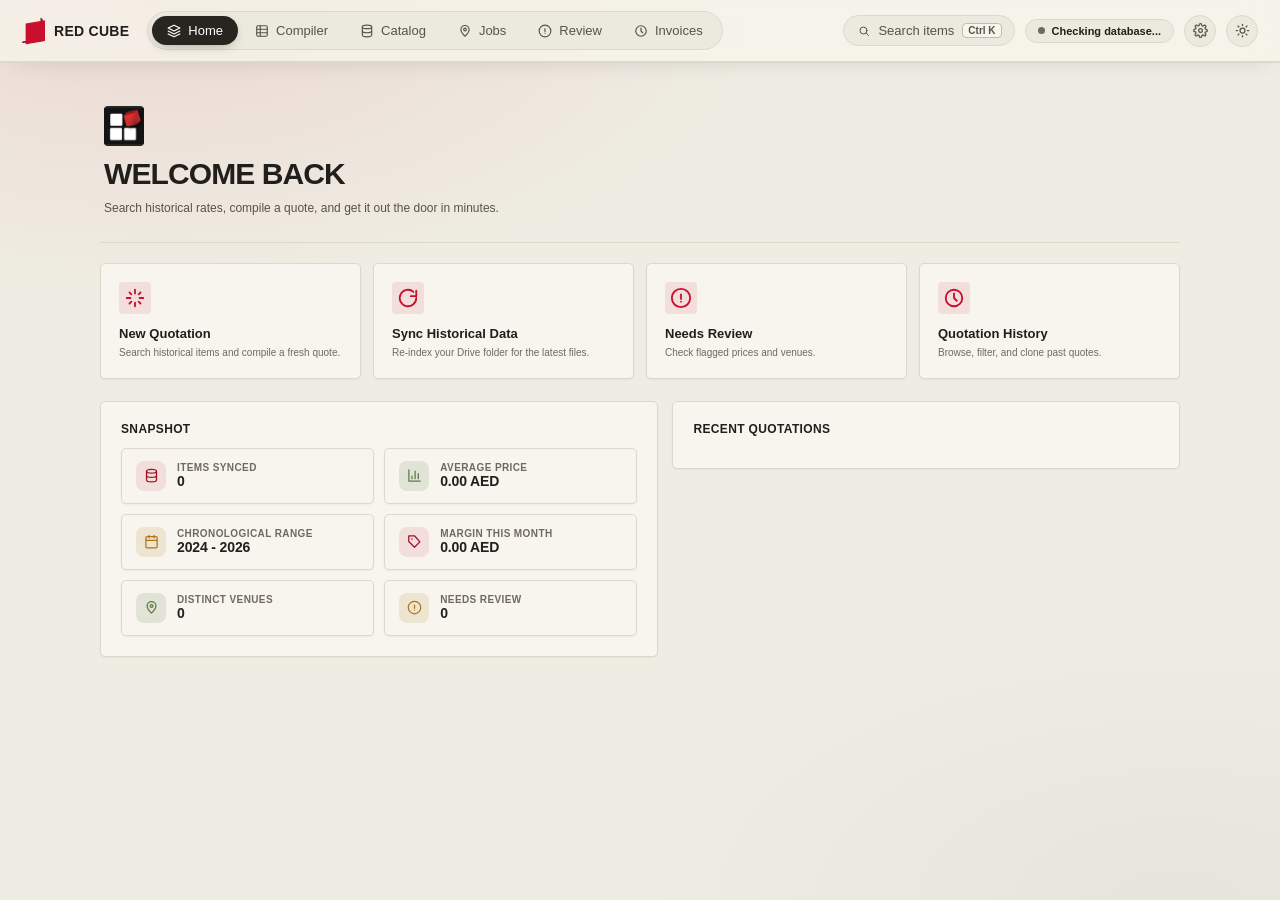
==== commit ce80a434: "Add Jobs to the quotation app: costs, suppliers and measured margin Built into the Quotation Maker, " ====
--- a/index.html
+++ b/index.html
@@ -17,17 +17,18 @@
       <span class="brand-title" id="brand-title-text">Red Cube</span>
     </div>
 
-    <div class="segwrap" id="segwrap">
+    <div class="segwrap" id="segwrap" role="tablist" aria-label="Primary navigation">
       <div class="segpill" id="segpill"></div>
-      <div class="seg active" id="tab-btn-home" data-tab="home" onclick="switchTab('home')"><span class="icon" data-icon="layers"></span> Home</div>
-      <div class="seg" id="tab-btn-compiler" data-tab="compiler" onclick="switchTab('compiler')"><span class="icon" data-icon="sheet"></span> Compiler</div>
-      <div class="seg" id="tab-btn-estimator" data-tab="estimator" onclick="switchTab('estimator')"><span class="icon" data-icon="sparkles"></span> Estimator</div>
-      <div class="seg" id="tab-btn-review" data-tab="review" onclick="switchTab('review')"><span class="icon" data-icon="alert"></span> Review<span class="tab-count hidden" id="review-tab-count">0</span></div>
-      <div class="seg" id="tab-btn-history" data-tab="history" onclick="switchTab('history')"><span class="icon" data-icon="history"></span> History</div>
+      <button type="button" class="seg active" id="tab-btn-home" data-tab="home" role="tab" aria-selected="true" aria-controls="view-home" tabindex="0" onclick="switchTab('home')"><span class="icon" data-icon="layers"></span> Home</button>
+      <button type="button" class="seg" id="tab-btn-compiler" data-tab="compiler" role="tab" aria-selected="false" aria-controls="view-compiler" tabindex="-1" onclick="switchTab('compiler')"><span class="icon" data-icon="sheet"></span> Compiler</button>
+      <button type="button" class="seg" id="tab-btn-catalog" data-tab="catalog" role="tab" aria-selected="false" aria-controls="view-catalog" tabindex="-1" onclick="switchTab('catalog')"><span class="icon" data-icon="database"></span> Catalog</button>
+      <button type="button" class="seg" id="tab-btn-jobs" data-tab="jobs" role="tab" aria-selected="false" aria-controls="view-jobs" tabindex="-1" onclick="switchTab('jobs')"><span class="icon" data-icon="pin"></span> Jobs<span class="tab-count hidden" id="jobs-tab-count">0</span></button>
+      <button type="button" class="seg" id="tab-btn-review" data-tab="review" role="tab" aria-selected="false" aria-controls="view-review" tabindex="-1" onclick="switchTab('review')"><span class="icon" data-icon="alert"></span> Review<span class="tab-count hidden" id="review-tab-count">0</span></button>
+      <button type="button" class="seg" id="tab-btn-history" data-tab="history" role="tab" aria-selected="false" aria-controls="view-history" tabindex="-1" onclick="switchTab('history')"><span class="icon" data-icon="history"></span> Invoices</button>
     </div>
 
     <div class="cmd-right">
-      <div class="cmdk" onclick="goToNewQuotation()"><span class="icon icon-sm" data-icon="search"></span>Search items<kbd>Ctrl K</kbd></div>
+      <button type="button" class="cmdk" onclick="goToNewQuotation()"><span class="icon icon-sm" data-icon="search"></span>Search items<kbd>Ctrl K</kbd></button>
       <div class="status-badge">
         <span id="db-indicator" class="status-dot"></span>
         <span id="db-status-text">Checking database...</span>
@@ -44,7 +45,7 @@
     </div>
 
 <!-- Home -->
-<main class="main-view" id="view-home">
+<main class="main-view" id="view-home" role="tabpanel" aria-labelledby="tab-btn-home" tabindex="0">
   <div class="home-view">
     <section class="home-hero">
       <div class="home-hero-logo"><img src="assets/red_cube_logo.png" alt="Logo" onerror="this.style.display='none'"></div>
@@ -53,26 +54,26 @@
     </section>
 
     <section class="home-actions">
-      <div class="home-action-card" onclick="goToNewQuotation()">
+      <button type="button" class="home-action-card" onclick="goToNewQuotation()">
         <div class="home-action-icon"><span class="icon icon-lg" data-icon="sparkles"></span></div>
         <div class="home-action-title">New Quotation</div>
         <div class="home-action-desc">Search historical items and compile a fresh quote.</div>
-      </div>
-      <div class="home-action-card" onclick="goToSync()">
+      </button>
+      <button type="button" class="home-action-card" onclick="goToSync()">
         <div class="home-action-icon"><span class="icon icon-lg" data-icon="refresh"></span></div>
         <div class="home-action-title">Sync Historical Data</div>
         <div class="home-action-desc">Re-index your Drive folder for the latest files.</div>
-      </div>
-      <div class="home-action-card" onclick="switchTab('review')">
+      </button>
+      <button type="button" class="home-action-card" onclick="switchTab('review')">
         <div class="home-action-icon"><span class="icon icon-lg" data-icon="alert"></span></div>
         <div class="home-action-title">Needs Review</div>
         <div class="home-action-desc" id="home-review-desc">Check flagged prices and venues.</div>
-      </div>
-      <div class="home-action-card" onclick="switchTab('history')">
+      </button>
+      <button type="button" class="home-action-card" onclick="switchTab('history')">
         <div class="home-action-icon"><span class="icon icon-lg" data-icon="history"></span></div>
         <div class="home-action-title">Quotation History</div>
         <div class="home-action-desc">Browse, filter, and clone past quotes.</div>
-      </div>
+      </button>
     </section>
 
     <section class="home-columns">
@@ -93,7 +94,7 @@
           </div>
           <div class="stat-card">
             <div class="stat-icon" style="background:var(--accent-soft);color:var(--accent-strong);"><span class="icon" data-icon="tag"></span></div>
-            <div><div class="stat-label">Max Valuation</div><div class="stat-value" id="stat-max-price">0.00 AED</div></div>
+            <div><div class="stat-label">Margin This Month</div><div class="stat-value" id="stat-margin-month">0.00 AED</div></div>
           </div>
           <div class="stat-card">
             <div class="stat-icon" style="background:var(--success-soft);color:var(--success);"><span class="icon" data-icon="pin"></span></div>
@@ -114,7 +115,7 @@
 </main>
 
 <!-- Compiler Workspace -->
-<main class="main-view hidden" id="view-compiler">
+<main class="main-view hidden" id="view-compiler" role="tabpanel" aria-labelledby="tab-btn-compiler" tabindex="0">
   <div class="workspace">
 
     <!-- Center: search + matches -->
@@ -138,7 +139,7 @@
           </div>
           <button type="submit" class="btn btn-ghost">Search</button>
         </form>
-        <div style="font-size:9.5px;color:var(--text-muted);margin-bottom:10px;display:flex;gap:10px;">
+        <div style="font-size:10px;color:var(--text-muted);margin-bottom:10px;display:flex;gap:10px;">
           <span><kbd class="kbd-hint">/</kbd> to search</span>
           <span><kbd class="kbd-hint">Ctrl</kbd>+<kbd class="kbd-hint">Enter</kbd> to generate</span>
         </div>
@@ -182,6 +183,7 @@
       <div class="compiler-footer" id="compiler-footer">
         <div class="summary-box">
           <div class="summary-line"><span>Subtotal (Excl. VAT)</span><span id="summary-subtotal">0.00 AED</span></div>
+          <div class="summary-line hidden" id="summary-margin-row" title="Estimated gross margin on items that match a Catalog entry with a recorded cost. Items with no catalog match aren't counted."><span>Est. Margin</span><span id="summary-margin" style="color:var(--success);">0.00 AED</span></div>
           <div class="summary-line hidden" id="summary-discount-row"><span>Discount</span><span id="summary-discount" style="color:var(--danger);">0.00 AED</span></div>
           <div class="summary-line"><span>VAT 5%</span><span id="summary-vat">0.00 AED</span></div>
           <div class="summary-line total"><span>Grand Total</span><span id="summary-total">0.00 AED</span></div>
@@ -210,11 +212,62 @@
   </div>
 </main>
 
-<!-- Quotation History -->
-<main class="main-view hidden" id="view-history">
+<!-- Item Catalog -->
+<main class="main-view hidden" id="view-catalog" role="tabpanel" aria-labelledby="tab-btn-catalog" tabindex="0">
   <div class="panel" style="height:100%;">
     <div class="panel-header">
-      <div class="panel-title"><span class="icon" data-icon="history"></span><span>Client &amp; Quotation History</span></div>
+      <h2 class="panel-title"><span class="icon" data-icon="database"></span><span>Item Catalog</span></h2>
+      <div style="display:flex;gap:8px;align-items:center;">
+        <div class="input-with-icon" style="width:220px;">
+          <span class="icon" data-icon="search"></span>
+          <input type="text" id="catalog-search" class="input" placeholder="Filter catalog..." oninput="filterCatalog()">
+        </div>
+        <button type="button" class="btn btn-primary btn-sm" onclick="openCatalogItemModal()"><span class="icon icon-sm" data-icon="plus"></span> Add Item</button>
+      </div>
+    </div>
+    <div class="panel-body">
+      <div class="history-table-wrap">
+        <table class="history-table">
+          <thead><tr><th>Description</th><th>Category</th><th>Unit</th><th>Rate</th><th>Cost</th><th>Margin</th><th>Actions</th></tr></thead>
+          <tbody id="catalog-table-body"></tbody>
+        </table>
+      </div>
+    </div>
+  </div>
+</main>
+
+<!-- Quotation History -->
+<!-- Jobs: what happens after a quote is won -->
+<main class="main-view hidden" id="view-jobs" role="tabpanel" aria-labelledby="tab-btn-jobs" tabindex="0">
+  <div class="view-header">
+    <div>
+      <h2 class="view-title">Jobs</h2>
+      <p class="view-sub">What the work actually cost, against what it was quoted at.</p>
+    </div>
+    <div style="display:flex;gap:8px;align-items:center;">
+      <button class="btn btn-ghost" onclick="openSuppliers()"><span class="icon icon-sm" data-icon="database"></span> Suppliers</button>
+      <button class="btn btn-primary" onclick="openNewJob()"><span class="icon icon-sm" data-icon="plus"></span> New Job</button>
+    </div>
+  </div>
+
+  <!-- Measured margin across the period. Deliberately states how many jobs it covers:
+       a margin computed from two of twenty jobs is not a business figure. -->
+  <div class="stats-row" id="jobs-summary"></div>
+
+  <div class="filter-row" id="jobs-filter-row">
+    <button type="button" class="status-filter-chip active" data-status="" onclick="setJobFilter('')">All</button>
+    <button type="button" class="status-filter-chip" data-status="Planned" onclick="setJobFilter('Planned')">Planned</button>
+    <button type="button" class="status-filter-chip" data-status="In Progress" onclick="setJobFilter('In Progress')">In Progress</button>
+    <button type="button" class="status-filter-chip" data-status="Complete" onclick="setJobFilter('Complete')">Complete</button>
+  </div>
+
+  <div id="jobs-list"></div>
+</main>
+
+<main class="main-view hidden" id="view-history" role="tabpanel" aria-labelledby="tab-btn-history" tabindex="0">
+  <div class="panel" style="height:100%;">
+    <div class="panel-header">
+      <h2 class="panel-title"><span class="icon" data-icon="history"></span><span>Client &amp; Quotation History</span></h2>
       <div class="input-with-icon" style="width:260px;">
         <span class="icon" data-icon="search"></span>
         <input type="text" id="history-search" class="input" placeholder="Filter by client or venue..." oninput="filterHistory()">
@@ -223,15 +276,15 @@
     <div class="panel-body">
       <div class="history-toolbar">
         <div class="status-filter-row" id="status-filter-row">
-          <span class="status-filter-chip active" data-status="" onclick="setHistoryStatusFilter('')">All</span>
-          <span class="status-filter-chip" data-status="Sent" onclick="setHistoryStatusFilter('Sent')">Sent</span>
-          <span class="status-filter-chip" data-status="Won" onclick="setHistoryStatusFilter('Won')">Won</span>
-          <span class="status-filter-chip" data-status="Lost" onclick="setHistoryStatusFilter('Lost')">Lost</span>
+          <button type="button" class="status-filter-chip active" data-status="" onclick="setHistoryStatusFilter('')">All</button>
+          <button type="button" class="status-filter-chip" data-status="Sent" onclick="setHistoryStatusFilter('Sent')">Sent</button>
+          <button type="button" class="status-filter-chip" data-status="Won" onclick="setHistoryStatusFilter('Won')">Won</button>
+          <button type="button" class="status-filter-chip" data-status="Lost" onclick="setHistoryStatusFilter('Lost')">Lost</button>
         </div>
       </div>
       <div class="history-table-wrap">
         <table class="history-table">
-          <thead><tr><th>Ref</th><th>Client</th><th>Venue</th><th>Date</th><th>Valid Until</th><th>Items</th><th>Grand Total</th><th>Status</th><th>Actions</th></tr></thead>
+          <thead><tr><th>Ref</th><th>Client</th><th>Venue</th><th>Date</th><th>Valid Until</th><th>Items</th><th>Grand Total</th><th>Status</th><th>Payment</th><th>Actions</th></tr></thead>
           <tbody id="history-table-body"></tbody>
         </table>
       </div>
@@ -240,13 +293,13 @@
 </main>
 
 <!-- Needs Review -->
-<main class="main-view hidden" id="view-review">
+<main class="main-view hidden" id="view-review" role="tabpanel" aria-labelledby="tab-btn-review" tabindex="0">
   <div class="panel" style="height:100%;">
     <div class="panel-header">
-      <div class="panel-title"><span class="icon" data-icon="alert"></span><span>Needs Review</span></div>
+      <h2 class="panel-title"><span class="icon" data-icon="alert"></span><span>Needs Review</span></h2>
     </div>
     <div style="padding:12px 15px 0;">
-      <p style="font-size:11.5px;color:var(--text-secondary);line-height:1.6;margin:0 0 12px;">
+      <p style="font-size:11px;color:var(--text-secondary);line-height:1.6;margin:0 0 12px;">
         When a folder is synced, every line item from your old quotes gets added to the price index the Smart Matcher
         searches. The ones below came through with something missing — <b>no price</b>, <b>no venue</b>, or figures that
         didn't add up — so they'd give you a bad suggestion later. Each card says what's wrong and which box to fill in.
@@ -261,41 +314,6 @@
   </div>
 </main>
 
-<!-- Automated Design Estimator: drawings in, priced BOQ out. Every figure here is
-     deterministic geometry against master_rate_card.csv — no model, no guessing. -->
-<main class="main-view hidden" id="view-estimator">
-  <div class="panel" style="height:100%;">
-    <div class="panel-header">
-      <div class="panel-title"><span class="icon" data-icon="sparkles"></span><span>Automated Design Estimator</span></div>
-      <div style="display:flex;gap:8px;align-items:center;">
-        <span id="est-ratecard-badge" class="est-badge"></span>
-        <button class="btn btn-ghost" id="est-clear-btn" onclick="clearEstimator()" style="display:none;">
-          <span class="icon icon-sm" data-icon="trash"></span> Clear
-        </button>
-        <button class="btn btn-primary" onclick="pickDesignFiles()">
-          <span class="icon icon-sm" data-icon="upload"></span> Upload Drawings
-        </button>
-      </div>
-    </div>
-
-    <div class="panel-body">
-      <div class="est-dropzone" id="est-dropzone" onclick="pickDesignFiles()">
-        <span class="icon icon-lg" data-icon="upload"></span>
-        <p class="est-dropzone-title">Drop in your design drawings</p>
-        <p class="est-dropzone-sub">
-          Multi-page PDF decks, PNG or JPG &mdash; several files at once.
-          Dimensions, titles and cutouts are read straight off each sheet.
-        </p>
-      </div>
-
-      <div id="est-notice" class="est-notice hidden"></div>
-      <div id="est-loading" class="hidden" style="padding:14px 0;"></div>
-      <div id="est-pages"></div>
-      <div id="est-summary"></div>
-    </div>
-  </div>
-</main>
-
   </div>
 </div>
 
@@ -305,10 +323,10 @@
   <div class="modal">
     <div class="modal-header">
       <div class="modal-title">Workspace Settings</div>
-      <span class="icon-btn" onclick="closeSettingsModal()"><span class="icon icon-sm" data-icon="close"></span></span>
+      <button type="button" class="icon-btn" onclick="closeSettingsModal()" aria-label="Close"><span class="icon icon-sm" data-icon="close"></span></button>
     </div>
     <div class="modal-body">
-      <label class="field-label">Drive Folder Path</label>
+      <label class="field-label" for="folder-path-input">Drive Folder Path</label>
       <div class="input-with-icon" style="margin-bottom:10px;">
         <span class="icon" data-icon="folder"></span>
         <input type="text" id="folder-path-input" class="input" value="G:\My Drive\BOOM TREE\ALL THE QUOTATIONS" placeholder="Folder path...">
@@ -326,14 +344,14 @@
   <div class="modal">
     <div class="modal-header">
       <div class="modal-title">Set Line Item Image</div>
-      <span class="icon-btn" style="cursor:pointer;" onclick="closeImagePicker()"><span class="icon icon-sm" data-icon="close"></span></span>
+      <button type="button" class="icon-btn" onclick="closeImagePicker()" aria-label="Close"><span class="icon icon-sm" data-icon="close"></span></button>
     </div>
     <div class="modal-body">
-      <div class="modal-tabs">
-        <div class="modal-tab active" id="img-tab-library" onclick="switchImagePickerTab('library')">From Library</div>
-        <div class="modal-tab" id="img-tab-search" onclick="switchImagePickerTab('search')">Web Search</div>
-        <div class="modal-tab" id="img-tab-url" onclick="switchImagePickerTab('url')">Paste URL</div>
-        <div class="modal-tab" id="img-tab-upload" onclick="switchImagePickerTab('upload')">Upload</div>
+      <div class="modal-tabs" role="tablist" aria-label="Image source">
+        <button type="button" class="modal-tab active" id="img-tab-library" role="tab" aria-selected="true" aria-controls="img-panel-library" onclick="switchImagePickerTab('library')">From Library</button>
+        <button type="button" class="modal-tab" id="img-tab-search" role="tab" aria-selected="false" aria-controls="img-panel-search" onclick="switchImagePickerTab('search')">Web Search</button>
+        <button type="button" class="modal-tab" id="img-tab-url" role="tab" aria-selected="false" aria-controls="img-panel-url" onclick="switchImagePickerTab('url')">Paste URL</button>
+        <button type="button" class="modal-tab" id="img-tab-upload" role="tab" aria-selected="false" aria-controls="img-panel-upload" onclick="switchImagePickerTab('upload')">Upload</button>
       </div>
 
       <div id="img-panel-library">
@@ -353,14 +371,14 @@
       </div>
 
       <div id="img-panel-url" class="hidden">
-        <label class="field-label">Image URL</label>
+        <label class="field-label" for="image-url-input">Image URL</label>
         <input type="text" id="image-url-input" class="input" placeholder="https://..." style="margin-bottom:10px;">
         <button class="btn btn-primary btn-block" onclick="pasteImageUrl()"><span class="icon icon-sm" data-icon="link"></span> Fetch Image</button>
       </div>
 
       <div id="img-panel-upload" class="hidden">
         <button class="btn btn-primary btn-block" onclick="uploadImageForItem()"><span class="icon icon-sm" data-icon="upload"></span> Choose File from Computer</button>
-        <p style="font-size:10.5px;color:var(--text-muted);margin-top:10px;">Fully offline — reads a local image file directly from disk.</p>
+        <p style="font-size:10px;color:var(--text-muted);margin-top:10px;">Fully offline — reads a local image file directly from disk.</p>
       </div>
     </div>
   </div>
@@ -371,7 +389,7 @@
   <div class="modal">
     <div class="modal-header">
       <div class="modal-title"><span class="icon icon-sm" data-icon="check" style="color:var(--success);"></span> Quotation Generated</div>
-      <span class="icon-btn" style="cursor:pointer;" onclick="closeSuccessModal()"><span class="icon icon-sm" data-icon="close"></span></span>
+      <button type="button" class="icon-btn" onclick="closeSuccessModal()" aria-label="Close"><span class="icon icon-sm" data-icon="close"></span></button>
     </div>
     <div class="modal-body" id="success-modal-body"></div>
     <div class="modal-footer">
@@ -380,7 +398,127 @@
   </div>
 </div>
 
-<div class="toast-container" id="toast-container"></div>
+<!-- Client ledger modal -->
+<div class="modal-overlay" id="client-ledger-modal-overlay">
+  <div class="modal" style="width:560px;">
+    <div class="modal-header">
+      <div class="modal-title" id="client-ledger-modal-title">Client Ledger</div>
+      <button type="button" class="icon-btn" onclick="closeClientLedgerModal()" aria-label="Close"><span class="icon icon-sm" data-icon="close"></span></button>
+    </div>
+    <div class="modal-body" id="client-ledger-modal-body"></div>
+  </div>
+</div>
+
+<!-- Catalog item add/edit modal -->
+<div class="modal-overlay" id="catalog-item-modal-overlay">
+  <div class="modal">
+    <div class="modal-header">
+      <div class="modal-title" id="catalog-item-modal-title">Add Catalog Item</div>
+      <button type="button" class="icon-btn" onclick="closeCatalogItemModal()" aria-label="Close"><span class="icon icon-sm" data-icon="close"></span></button>
+    </div>
+    <div class="modal-body">
+      <label class="field-label" for="catalog-desc-input">Description</label>
+      <input type="text" id="catalog-desc-input" class="input" placeholder="e.g. LED Wall 3x3m" style="margin-bottom:10px;">
+      <div style="display:grid;grid-template-columns:1fr 1fr;gap:8px;margin-bottom:10px;">
+        <div><label class="field-label" for="catalog-category-input">Category <span class="field-optional">optional</span></label><input type="text" id="catalog-category-input" class="input" placeholder="e.g. AV"></div>
+        <div><label class="field-label" for="catalog-unit-input">Unit</label><input type="text" id="catalog-unit-input" class="input" value="Pcs"></div>
+      </div>
+      <div style="display:grid;grid-template-columns:1fr 1fr;gap:8px;">
+        <div><label class="field-label" for="catalog-rate-input">Rate (AED)</label><input type="number" min="0" step="0.01" id="catalog-rate-input" class="input" value="0"></div>
+        <div><label class="field-label" for="catalog-cost-input">Cost (AED) <span class="field-optional">optional</span></label><input type="number" min="0" step="0.01" id="catalog-cost-input" class="input"></div>
+      </div>
+    </div>
+    <div class="modal-footer">
+      <button type="button" class="btn btn-ghost" onclick="closeCatalogItemModal()">Cancel</button>
+      <button type="button" class="btn btn-primary" id="catalog-save-btn" onclick="saveCatalogItem()">Save</button>
+    </div>
+  </div>
+</div>
+
+<!-- Job editor -->
+<div class="modal-overlay" id="job-modal-overlay" role="dialog" aria-modal="true" aria-labelledby="job-modal-title">
+  <div class="modal">
+    <div class="modal-head">
+      <h3 id="job-modal-title">New Job</h3>
+      <button type="button" class="icon-btn" onclick="closeModal(document.getElementById('job-modal-overlay'))" aria-label="Close">&times;</button>
+    </div>
+    <div class="modal-body">
+      <label class="field"><span>Job</span><input class="input" id="job-title-input" placeholder="e.g. Playhouse build, Kite Beach"></label>
+      <div class="field-row">
+        <label class="field"><span>Client</span><input class="input" id="job-client-input"></label>
+        <label class="field"><span>Venue</span><input class="input" id="job-venue-input"></label>
+      </div>
+      <div class="field-row">
+        <label class="field"><span>Quoted Total (AED)</span><input class="input" id="job-quoted-input" type="number" step="0.01"></label>
+        <label class="field"><span>Site Contact</span><input class="input" id="job-contact-input"></label>
+      </div>
+      <div class="field-row">
+        <label class="field"><span>Start</span><input class="input" id="job-start-input" type="date"></label>
+        <label class="field"><span>End</span><input class="input" id="job-end-input" type="date"></label>
+      </div>
+      <label class="field"><span>Notes</span><textarea class="input" id="job-notes-input" rows="2"></textarea></label>
+    </div>
+    <div class="modal-foot">
+      <button class="btn btn-ghost" onclick="closeModal(document.getElementById('job-modal-overlay'))">Cancel</button>
+      <button class="btn btn-primary" onclick="saveJob()">Save Job</button>
+    </div>
+  </div>
+</div>
+
+<!-- Job costs -->
+<div class="modal-overlay" id="job-costs-modal-overlay" role="dialog" aria-modal="true" aria-labelledby="job-costs-title">
+  <div class="modal modal-wide">
+    <div class="modal-head">
+      <h3 id="job-costs-title">Job Costs</h3>
+      <button type="button" class="icon-btn" onclick="closeModal(document.getElementById('job-costs-modal-overlay'))" aria-label="Close">&times;</button>
+    </div>
+    <div class="modal-body">
+      <div id="job-costs-summary"></div>
+
+      <!-- Amount is separate from qty x unit on purpose: real supplier invoices carry
+           rounding, delivery and part-quantities that the calculation does not reproduce. -->
+      <div class="cost-entry-row">
+        <select class="input input-sm" id="cost-category-input">
+          <option>Material</option><option>Labour</option><option>Transport</option>
+          <option>Subcontract</option><option>Other</option>
+        </select>
+        <input class="input input-sm" id="cost-desc-input" placeholder="What was it for?">
+        <input class="input input-sm" id="cost-supplier-input" placeholder="Supplier">
+        <input class="input input-sm" id="cost-qty-input" type="number" step="0.01" placeholder="Qty">
+        <input class="input input-sm" id="cost-unit-input" type="number" step="0.01" placeholder="Unit">
+        <input class="input input-sm" id="cost-amount-input" type="number" step="0.01" placeholder="Amount">
+        <input class="input input-sm" id="cost-date-input" type="date">
+        <input class="input input-sm" id="cost-ref-input" placeholder="Invoice ref">
+        <button class="btn btn-primary btn-sm" onclick="addJobCost()">Add</button>
+      </div>
+
+      <table class="data-table">
+        <thead><tr><th>Date</th><th>Category</th><th>Description</th><th>Supplier</th>
+          <th class="num">Qty</th><th class="num">Amount</th><th></th></tr></thead>
+        <tbody id="job-costs-body"></tbody>
+      </table>
+    </div>
+  </div>
+</div>
+
+<!-- Suppliers -->
+<div class="modal-overlay" id="suppliers-modal-overlay" role="dialog" aria-modal="true" aria-labelledby="suppliers-title">
+  <div class="modal modal-wide">
+    <div class="modal-head">
+      <h3 id="suppliers-title">Suppliers</h3>
+      <button type="button" class="icon-btn" onclick="closeModal(document.getElementById('suppliers-modal-overlay'))" aria-label="Close">&times;</button>
+    </div>
+    <div class="modal-body">
+      <table class="data-table">
+        <thead><tr><th>Supplier</th><th>Phone</th><th>Email</th>
+          <th class="num">Entries</th><th class="num">Total Spend</th></tr></thead>
+        <tbody id="suppliers-body"></tbody>
+      </table>
+    </div>
+  </div>
+</div>
+
+<div class="toast-container" id="toast-container" aria-live="polite" aria-atomic="false"></div>
 
 <script src="app.js"></script>
 </body>
--- a/style.css
+++ b/style.css
@@ -180,7 +180,7 @@
 .toast {
   display: flex; align-items: flex-start; gap: 10px; padding: 12px 14px; border-radius: var(--radius-md);
   background: var(--bg-panel); border: 1px solid var(--border-strong); box-shadow: var(--shadow-lg);
-  margin-bottom: 10px; font-size: 11.5px; font-weight: 600; animation: toastIn .3s var(--ease-spring) both;
+  margin-bottom: 10px; font-size: 11px; font-weight: 600; animation: toastIn .3s var(--ease-spring) both;
   overflow: hidden;
 }
 .toast.closing { animation: toastOut .25s var(--ease-out) forwards; }
@@ -190,7 +190,7 @@
 .toast-warning .toast-icon { color: var(--warning); }
 .toast-info .toast-icon { color: var(--accent-strong); }
 .toast-msg { flex: 1; line-height: 1.4; color: var(--text-primary); font-weight: 500; word-break: break-word; }
-.toast-close { flex-shrink: 0; cursor: pointer; color: var(--text-muted); opacity: .6; }
+.toast-close { flex-shrink: 0; cursor: pointer; color: var(--text-muted); opacity: .6; background: none; border: none; padding: 0; font: inherit; }
 .toast-close:hover { opacity: 1; }
 
 /* ---------- Status badges ---------- */
@@ -215,7 +215,7 @@
   border-bottom: 1px solid var(--border); box-shadow: 0 1px 0 var(--border), 0 10px 24px -16px rgba(48,47,44,.25);
 }
 .brandlock { display: flex; align-items: center; gap: 10px; flex-shrink: 0; }
-.brand-title { font-family: var(--font-display); font-size: 13.5px; font-weight: 900; text-transform: uppercase; letter-spacing: .02em; color: var(--text-primary); }
+.brand-title { font-family: var(--font-display); font-size: 14px; font-weight: 900; text-transform: uppercase; letter-spacing: .02em; color: var(--text-primary); }
 
 /* A literal cube for Red Cube — three CSS faces in perspective, not a flat rounded square. */
 .cube3d { width: 22px; height: 22px; position: relative; transform-style: preserve-3d; transform: rotateX(-18deg) rotateY(28deg); flex-shrink: 0; }
@@ -227,7 +227,11 @@
 /* Sliding pill segmented tab switcher — replaces the stacked sidebar nav entirely. */
 .segwrap { position: relative; display: flex; background: var(--bg-panel-alt); border: 1px solid var(--border); border-radius: 999px; padding: 4px; gap: 2px; }
 .segpill {
-  position: absolute; top: 4px; bottom: 4px; left: 4px; width: 120px; border-radius: 999px;
+  /* left:0, not 4px — positionActiveTabPill() already derives its translateX from
+     active.offsetLeft, which is measured from the padded track's own inner edge. A
+     nonzero static `left` here double-counts that inset and drags the pill ~4px right
+     of the tab it's supposed to mark. */
+  position: absolute; top: 4px; bottom: 4px; left: 0; width: 120px; border-radius: 999px;
   background: var(--sidebar-bg); box-shadow: 0 4px 12px -4px rgba(0,0,0,.3);
   transition: transform .32s cubic-bezier(.16,1,.3,1), width .32s cubic-bezier(.16,1,.3,1); z-index: 0;
 }
@@ -235,7 +239,7 @@
 :root[data-theme="dark"] .segpill { background: var(--accent); }
 .seg {
   position: relative; z-index: 1; display: flex; align-items: center; gap: 7px; padding: 7px 15px;
-  border-radius: 999px; font-size: 11.5px; font-weight: 700; color: var(--text-secondary); cursor: pointer;
+  border-radius: 999px; font-size: 11px; font-weight: 700; color: var(--text-secondary); cursor: pointer;
   white-space: nowrap; transition: color .25s;
 }
 .seg .icon { width: 14px; height: 14px; }
@@ -255,7 +259,7 @@
 }
 .cmdk:hover { border-color: var(--border-strong); color: var(--text-secondary); }
 .cmdk kbd {
-  font-size: 10.5px; font-weight: 700; background: var(--bg-panel); border: 1px solid var(--border-strong);
+  font-size: 10px; font-weight: 700; background: var(--bg-panel); border: 1px solid var(--border-strong);
   border-radius: 4px; padding: 1px 5px; color: var(--text-secondary); font-family: var(--font);
 }
 
@@ -316,8 +320,8 @@
   width: 32px; height: 32px; border-radius: var(--radius-sm); margin-bottom: 12px;
   background: var(--accent-soft); color: var(--accent); display: flex; align-items: center; justify-content: center;
 }
-.home-action-title { font-size: 12.5px; font-weight: 700; color: var(--text-primary); margin-bottom: 4px; }
-.home-action-desc { font-size: 10.5px; color: var(--text-muted); line-height: 1.5; }
+.home-action-title { font-size: 13px; font-weight: 700; color: var(--text-primary); margin-bottom: 4px; }
+.home-action-desc { font-size: 10px; color: var(--text-muted); line-height: 1.5; }
 
 .home-columns { display: grid; grid-template-columns: 1.1fr 1fr; gap: 14px; align-items: start; }
 .home-panel { background: var(--bg-panel); border: 1px solid var(--border); border-radius: var(--radius-md); padding: 20px; box-shadow: var(--shadow-card); }
@@ -330,9 +334,9 @@
   border: 1px solid transparent; transition: background .15s var(--ease-out), border-color .15s var(--ease-out);
 }
 .home-recent-item:hover { background: var(--bg-hover); border-color: var(--border); }
-.home-recent-client { font-size: 11.5px; font-weight: 700; color: var(--text-primary); white-space: nowrap; overflow: hidden; text-overflow: ellipsis; max-width: 220px; }
+.home-recent-client { font-size: 11px; font-weight: 700; color: var(--text-primary); white-space: nowrap; overflow: hidden; text-overflow: ellipsis; max-width: 220px; }
 .home-recent-meta { font-size: 10px; color: var(--text-muted); display: flex; align-items: center; gap: 4px; margin-top: 2px; }
-.home-recent-total { font-size: 11.5px; font-weight: 700; color: var(--accent-strong); }
+.home-recent-total { font-size: 11px; font-weight: 700; color: var(--accent-strong); }
 
 @media (max-width: 980px) {
   .home-actions { grid-template-columns: repeat(2, 1fr); }
@@ -395,7 +399,7 @@
 .panel-right .input, .panel-right .btn { font-size: 11px; }
 .panel-right .summary-box { font-size: 11px; }
 .panel-right .summary-line.total span:last-child { font-size: 21px; }
-.panel-right .draft-desc, .panel-right textarea.input { font-size: 11.5px; }
+.panel-right .draft-desc, .panel-right textarea.input { font-size: 11px; }
 
 /* Horizontal splitter: trades height between the item list and the pricing block. The footer
    is height-driven rather than content-sized so the list can claim the difference. */
@@ -430,7 +434,7 @@
 .panel-right { min-width: 0; }
 
 /* ---------- Form elements ---------- */
-label.field-label { display: block; font-size: 10.5px; color: var(--text-muted); font-weight: 700; text-transform: uppercase; letter-spacing: .04em; margin-bottom: 4px; }
+label.field-label { display: block; font-size: 10px; color: var(--text-muted); font-weight: 700; text-transform: uppercase; letter-spacing: .04em; margin-bottom: 4px; }
 .input, select.input, textarea.input {
   width: 100%; background: var(--bg-input); border: 1px solid var(--border); color: var(--text-primary);
   border-radius: var(--radius-sm); padding: 9px 11px; font-size: 12px; font-family: var(--font); outline: none;
@@ -446,7 +450,7 @@
 
 .btn {
   display: inline-flex; align-items: center; justify-content: center; gap: 6px;
-  border: 1px solid transparent; border-radius: var(--radius-sm); font-weight: 600; font-size: 11.5px;
+  border: 1px solid transparent; border-radius: var(--radius-sm); font-weight: 600; font-size: 11px;
   padding: 8px 14px; cursor: pointer; transition: transform .15s var(--ease-out), background .15s, opacity .15s, box-shadow .2s var(--ease-out); font-family: var(--font);
 }
 .btn:active { transform: scale(.97); }
@@ -455,7 +459,7 @@
 .btn-primary:hover:not(:disabled) { filter: brightness(1.08); transform: translateY(-1px); box-shadow: 0 10px 24px var(--accent-soft); }
 .btn-ghost { background: var(--bg-panel-alt); color: var(--text-secondary); border-color: var(--border); }
 .btn-ghost:hover:not(:disabled) { color: var(--text-primary); border-color: var(--border-strong); }
-.btn-sm { padding: 5px 10px; font-size: 10.5px; }
+.btn-sm { padding: 5px 10px; font-size: 10px; }
 .btn-block { width: 100%; }
 .btn-danger-ghost { background: var(--danger-soft); color: var(--danger); border-color: transparent; }
 
@@ -478,7 +482,7 @@
 .review-file-group { margin-bottom: 22px; }
 .review-bulk-row { display: flex; align-items: center; gap: 8px; padding: 8px 10px; margin-bottom: 8px; background: var(--accent-soft); border: 1px solid var(--accent-border); border-radius: var(--radius-sm); color: var(--accent-strong); }
 .review-bulk-row .input { flex: 1; }
-.review-bulk-hint { font-size: 10.5px; color: var(--text-muted); margin: -4px 0 10px 2px; }
+.review-bulk-hint { font-size: 10px; color: var(--text-muted); margin: -4px 0 10px 2px; }
 .review-file-header {
   display: flex; align-items: center; justify-content: space-between; gap: 10px;
   padding: 8px 12px; background: var(--bg-panel-alt); border: 1px solid var(--border); border-radius: var(--radius-sm);
@@ -487,7 +491,7 @@
 .review-file-name { display: flex; align-items: center; gap: 7px; font-size: 11px; font-weight: 700; color: var(--text-primary); min-width: 0; overflow: hidden; text-overflow: ellipsis; white-space: nowrap; }
 .review-card { background: var(--bg-panel-alt); border: 1px solid var(--border); border-radius: var(--radius-md); padding: 12px; margin-bottom: 10px; }
 .review-card-head { display: flex; align-items: center; justify-content: space-between; gap: 8px; margin-bottom: 6px; flex-wrap: wrap; }
-.review-desc { font-size: 11.5px; font-weight: 600; margin-bottom: 8px; }
+.review-desc { font-size: 11px; font-weight: 600; margin-bottom: 8px; }
 /* Was one italic muted run-on of joined reasons; now one actionable instruction per line. */
 .review-reason { font-size: 11px; color: var(--text-secondary); margin: 0 0 10px; padding-left: 16px; }
 .review-reason li { margin-bottom: 3px; }
@@ -520,11 +524,11 @@
 }
 
 .match-meta-row { display: flex; align-items: center; justify-content: space-between; gap: 6px; margin-bottom: 6px; flex-wrap: wrap; }
-.match-desc { font-size: 11.5px; font-weight: 600; line-height: 1.4; margin-bottom: 8px; display: -webkit-box; -webkit-line-clamp: 2; -webkit-box-orient: vertical; overflow: hidden; }
+.match-desc { font-size: 11px; font-weight: 600; line-height: 1.4; margin-bottom: 8px; display: -webkit-box; -webkit-line-clamp: 2; -webkit-box-orient: vertical; overflow: hidden; }
 .match-rates { display: flex; justify-content: space-between; align-items: flex-end; border-top: 1px solid var(--border); padding-top: 8px; font-weight: 600; }
 .rate-label { font-size: 10px; color: var(--text-muted); font-weight: 700; text-transform: uppercase; }
 
-.empty-state { display: flex; flex-direction: column; align-items: center; justify-content: center; text-align: center; color: var(--text-muted); padding: 40px 16px; border: 1px dashed var(--border); border-radius: var(--radius-md); font-size: 11.5px; }
+.empty-state { display: flex; flex-direction: column; align-items: center; justify-content: center; text-align: center; color: var(--text-muted); padding: 40px 16px; border: 1px dashed var(--border); border-radius: var(--radius-md); font-size: 11px; }
 .empty-state .icon-lg { margin-bottom: 8px; color: var(--border-strong); }
 
 /* 4-up while the panel is wide; falls back to 2x2 once each field would get too narrow
@@ -546,7 +550,7 @@
 .draft-thumb img { width: 100%; height: 100%; object-fit: cover; }
 
 /* ---------- Summary ---------- */
-.summary-box { background: var(--bg-panel-alt); border: 1px solid var(--border); border-radius: var(--radius-md); padding: 15px 16px; font-size: 11.5px; font-weight: 600; }
+.summary-box { background: var(--bg-panel-alt); border: 1px solid var(--border); border-radius: var(--radius-md); padding: 15px 16px; font-size: 11px; font-weight: 600; }
 .summary-line { display: flex; justify-content: space-between; padding: 5px 0; color: var(--text-secondary); }
 .summary-line.total { border-top: 1px solid var(--border-strong); margin-top: 6px; padding-top: 12px; align-items: baseline; }
 .summary-line.total > span:first-child { font-family: var(--font-display); font-weight: 800; text-transform: uppercase; letter-spacing: -.01em; font-size: 13px; color: var(--text-primary); }
@@ -558,6 +562,14 @@
 .banner-success { background: var(--success-soft); border-color: var(--success-soft); color: var(--success); }
 .banner-error { background: var(--danger-soft); border-color: var(--danger-soft); color: var(--danger); }
 .banner-warning { background: var(--warning-soft); border-color: var(--warning-soft); color: var(--warning); }
+
+/* Client name in the Invoices table opens their ledger — a text button, not a chip, so it
+   reads as data with an action attached rather than another badge competing with Status/Payment. */
+.client-link {
+  background: none; border: none; padding: 0; font: inherit; font-weight: 700;
+  color: var(--text-primary); cursor: pointer; text-align: left;
+}
+.client-link:hover { color: var(--accent-strong); text-decoration: underline; }
 
 /* ---------- History tab ---------- */
 .history-toolbar { display: flex; align-items: center; justify-content: space-between; margin-bottom: 14px; gap: 12px; flex-wrap: wrap; }
@@ -569,7 +581,7 @@
 .status-filter-chip:hover { border-color: var(--border-strong); color: var(--text-primary); }
 .status-filter-chip.active { background: var(--accent); color: #ffffff; font-weight: 800; border-color: var(--accent); }
 .history-table-wrap { overflow: auto; height: calc(100% - 50px); border: 1px solid var(--border); border-radius: var(--radius-lg); }
-table.history-table { width: 100%; border-collapse: collapse; font-size: 11.5px; }
+table.history-table { width: 100%; border-collapse: collapse; font-size: 11px; }
 table.history-table th { position: sticky; top: 0; background: var(--bg-panel-alt); text-align: left; padding: 10px 12px; font-size: 11px; text-transform: uppercase; letter-spacing: .04em; color: var(--text-muted); border-bottom: 1px solid var(--border); }
 table.history-table td { padding: 10px 12px; border-bottom: 1px solid var(--border); vertical-align: middle; transition: background .15s var(--ease-out); }
 table.history-table tr:hover td { background: var(--bg-hover); }
@@ -578,9 +590,14 @@
 /* ---------- Modals ---------- */
 .modal-overlay {
   position: fixed; inset: 0; background: rgba(0,0,0,0.6); backdrop-filter: blur(3px); display: flex; align-items: center; justify-content: center;
-  z-index: 100; opacity: 0; pointer-events: none; transition: opacity .2s var(--ease-out);
-}
-.modal-overlay.open { opacity: 1; pointer-events: auto; }
+  z-index: 100; opacity: 0; pointer-events: none;
+  /* visibility, not just opacity/pointer-events: without it every control inside a "closed"
+     modal (e.g. the Sync button) stays keyboard-focusable and Enter-activatable even though
+     it's invisible. Delay the hide so the opacity transition still gets to play on close. */
+  visibility: hidden;
+  transition: opacity .2s var(--ease-out), visibility 0s linear .2s;
+}
+.modal-overlay.open { opacity: 1; pointer-events: auto; visibility: visible; transition: opacity .2s var(--ease-out); }
 .modal {
   background: var(--bg-panel); border: 1px solid var(--border-strong); border-radius: var(--radius-lg);
   width: 460px; max-width: 92vw; max-height: 85vh; display: flex; flex-direction: column; box-shadow: var(--shadow-lg);
@@ -594,7 +611,7 @@
 .modal-footer { padding: 14px 18px; border-top: 1px solid var(--border); display: flex; justify-content: flex-end; gap: 8px; }
 
 .modal-tabs { display: flex; gap: 4px; margin-bottom: 14px; background: var(--bg-panel-alt); border: 1px solid var(--border); border-radius: var(--radius-sm); padding: 3px; }
-.modal-tab { flex: 1; text-align: center; padding: 6px; font-size: 10.5px; font-weight: 700; border-radius: 5px; cursor: pointer; color: var(--text-secondary); }
+.modal-tab { flex: 1; text-align: center; padding: 6px; font-size: 10px; font-weight: 700; border-radius: 5px; cursor: pointer; color: var(--text-secondary); }
 .modal-tab.active { background: var(--accent); color: #ffffff; font-weight: 800; }
 
 .image-grid { display: grid; grid-template-columns: repeat(3, 1fr); gap: 8px; }
@@ -602,166 +619,91 @@
 .image-grid img:hover { border-color: var(--accent); }
 
 .share-btn-row { display: flex; gap: 8px; margin-top: 14px; }
-.share-btn { flex: 1; display: flex; flex-direction: column; align-items: center; gap: 6px; padding: 12px; border-radius: var(--radius-md); border: 1px solid var(--border); background: var(--bg-panel-alt); cursor: pointer; font-size: 10.5px; font-weight: 700; color: var(--text-secondary); }
+.share-btn { flex: 1; display: flex; flex-direction: column; align-items: center; gap: 6px; padding: 12px; border-radius: var(--radius-md); border: 1px solid var(--border); background: var(--bg-panel-alt); cursor: pointer; font-size: 10px; font-weight: 700; color: var(--text-secondary); }
 .share-btn:hover { border-color: var(--accent-border); color: var(--text-primary); }
 
 .format-choice { display: flex; gap: 8px; }
 .format-choice label { flex: 1; display: flex; align-items: center; gap: 6px; border: 1px solid var(--border); border-radius: var(--radius-sm); padding: 7px 10px; font-size: 11px; cursor: pointer; }
 .format-choice input { accent-color: var(--accent); }
 
-/* ---------------------------------------------------------------------------
-   Automated Design Estimator
-   Every colour here is a token, so the Asphalt (dark) theme is inherited for free.
-   The visual job of this view is auditability: the derivation of a number sits
-   directly under the number, in the muted ink, at a smaller size.
-   --------------------------------------------------------------------------- */
-
-.btn-xs { padding: 3px 8px; font-size: 9.5px; }
-
-.est-badge { font-size: 9.5px; font-weight: 700; letter-spacing: .04em; text-transform: uppercase;
-  color: var(--text-muted); background: var(--bg-panel-alt); border: 1px solid var(--border);
-  border-radius: var(--radius-sm); padding: 4px 8px; }
-
-/* --- Upload zone --- */
-.est-dropzone { display: flex; flex-direction: column; align-items: center; justify-content: center;
-  gap: 6px; text-align: center; padding: 34px 20px; margin-bottom: 16px; cursor: pointer;
-  border: 1.5px dashed var(--border-strong); border-radius: var(--radius-lg);
-  background: var(--bg-panel-alt); color: var(--text-secondary); transition: border-color .15s, background .15s; }
-.est-dropzone:hover { border-color: var(--accent); background: var(--accent-soft); color: var(--text-primary); }
-.est-dropzone .icon-lg { color: var(--text-muted); }
-.est-dropzone:hover .icon-lg { color: var(--accent); }
-.est-dropzone-title { margin: 0; font-size: 13px; font-weight: 800; color: var(--text-primary); }
-.est-dropzone-sub { margin: 0; font-size: 11px; line-height: 1.55; max-width: 460px; color: var(--text-muted); }
-/* Once drawings are loaded the zone stops competing with them for attention. */
-.est-dropzone-compact { padding: 12px 16px; flex-direction: row; gap: 10px; }
-.est-dropzone-compact .est-dropzone-sub, .est-dropzone-compact .icon-lg { display: none; }
-.est-dropzone-compact .est-dropzone-title { font-size: 11.5px; font-weight: 700; }
-
-.est-notice { display: flex; align-items: flex-start; gap: 8px; padding: 9px 12px; margin-bottom: 14px;
-  font-size: 11px; line-height: 1.55; border-radius: var(--radius-sm); border: 1px solid var(--border); }
-.est-notice-info { background: var(--bg-panel-alt); color: var(--text-secondary); }
-.est-notice-warning { background: var(--warning-soft); border-color: transparent; color: var(--warning); }
-.est-notice-error { background: var(--danger-soft); border-color: transparent; color: var(--danger); }
-
-/* --- Per-drawing card --- */
-.est-card { border: 1px solid var(--border); border-radius: var(--radius-lg); background: var(--bg-panel);
-  margin-bottom: 16px; overflow: hidden; box-shadow: var(--shadow-lg); }
-.est-card-head { display: flex; align-items: center; justify-content: space-between; gap: 12px;
-  padding: 11px 14px; border-bottom: 1px solid var(--border); background: var(--bg-panel-alt); flex-wrap: wrap; }
-.est-card-title { display: flex; align-items: center; gap: 9px; font-size: 12.5px; font-weight: 800;
-  color: var(--text-primary); }
-.est-index { display: inline-flex; align-items: center; justify-content: center; width: 20px; height: 20px;
-  background: var(--accent); color: #fff; border-radius: var(--radius-sm); font-size: 10px; font-weight: 800; }
-.est-card-meta { display: flex; align-items: center; gap: 6px; flex-wrap: wrap; }
-.est-chip { font-size: 9px; font-weight: 700; letter-spacing: .04em; text-transform: uppercase;
-  padding: 3px 7px; border-radius: var(--radius-sm); background: var(--bg-input);
-  border: 1px solid var(--border); color: var(--text-muted); }
-.est-chip-vector { color: var(--success); background: var(--success-soft); border-color: transparent; }
-.est-chip-ocr { color: var(--warning); background: var(--warning-soft); border-color: transparent; }
-.est-chip-none { color: var(--danger); background: var(--danger-soft); border-color: transparent; }
-.est-conf-high { color: var(--success); background: var(--success-soft); border-color: transparent; }
-.est-conf-medium { color: var(--warning); background: var(--warning-soft); border-color: transparent; }
-.est-conf-low, .est-conf-none { color: var(--danger); background: var(--danger-soft); border-color: transparent; }
-
-/* --- Side-by-side: drawing left, specs + cost right --- */
-.est-split { display: grid; grid-template-columns: minmax(240px, 5fr) 7fr; gap: 0; }
-.est-visual { padding: 14px; border-right: 1px solid var(--border); background: var(--bg-panel-alt); }
-.est-visual img { width: 100%; border: 1px solid var(--border); border-radius: var(--radius-sm);
-  background: #fff; cursor: zoom-in; display: block; }
-.est-visual img:hover { border-color: var(--accent); }
-.est-visual-cap { margin-top: 7px; font-size: 9.5px; color: var(--text-muted); line-height: 1.5; }
-.est-specs { padding: 14px; min-width: 0; }
-
-.est-warn { display: flex; align-items: flex-start; gap: 6px; margin-top: 8px; padding: 7px 9px;
-  font-size: 10px; line-height: 1.5; border-radius: var(--radius-sm);
-  background: var(--warning-soft); color: var(--warning); }
-
-/* --- Override fields --- */
-.est-field-grid { display: grid; grid-template-columns: repeat(4, 1fr); gap: 9px; }
-.est-field { display: flex; flex-direction: column; gap: 4px; min-width: 0; }
-.est-field-wide { grid-column: span 2; }
-.est-field label { font-size: 9px; font-weight: 700; letter-spacing: .05em; text-transform: uppercase;
-  color: var(--text-muted); }
-.est-field .input { padding: 6px 8px; font-size: 11px; }
-
-.est-cutouts { margin-top: 14px; padding-top: 12px; border-top: 1px solid var(--border); }
-.est-subhead { display: flex; align-items: center; justify-content: space-between; margin-bottom: 8px;
-  font-size: 9.5px; font-weight: 800; letter-spacing: .05em; text-transform: uppercase; color: var(--text-muted); }
-.est-cutout-row { display: grid; grid-template-columns: 1fr 76px 12px 76px 60px 28px; gap: 6px;
-  align-items: center; margin-bottom: 6px; }
-.est-cutout-row .input { padding: 5px 7px; font-size: 10.5px; }
-.est-x { text-align: center; font-size: 10px; color: var(--text-muted); }
-.est-empty-inline { font-size: 10.5px; color: var(--text-muted); font-style: italic; padding: 3px 0; }
-
-/* --- Area derivation + cost table --- */
-.est-cost { margin-top: 14px; }
-.est-area-strip { padding: 10px 12px; margin-bottom: 10px; border-radius: var(--radius-sm);
-  background: var(--bg-panel-alt); border: 1px solid var(--border); }
-.est-surfaces { list-style: none; margin: 0 0 8px; padding: 0; }
-.est-surfaces li { display: flex; align-items: baseline; gap: 8px; font-size: 10px;
-  color: var(--text-secondary); padding: 2px 0; }
-.est-surfaces li span { flex: 0 0 auto; font-weight: 700; }
-.est-surfaces li code { flex: 1; font-size: 9.5px; color: var(--text-muted); }
-.est-surfaces li b { color: var(--text-primary); }
-.est-area-math { display: flex; flex-wrap: wrap; gap: 12px; padding-top: 7px;
-  border-top: 1px dashed var(--border-strong); font-size: 10.5px; color: var(--text-secondary); }
-.est-area-math b { color: var(--text-primary); }
-.est-net b { color: var(--accent); }
-
-.est-table { width: 100%; border-collapse: collapse; font-size: 10.5px; }
-.est-table th { text-align: left; font-size: 9px; font-weight: 800; letter-spacing: .05em;
-  text-transform: uppercase; color: var(--text-muted); padding: 6px 7px;
-  border-bottom: 1px solid var(--border-strong); }
-.est-table td { padding: 5px 7px; border-bottom: 1px solid var(--border); color: var(--text-secondary);
-  vertical-align: top; }
-.est-table .num { text-align: right; font-variant-numeric: tabular-nums; }
-.est-table .strong { font-weight: 800; color: var(--text-primary); }
-.est-code { font-size: 9px; font-weight: 800; color: var(--accent); letter-spacing: .03em; }
-/* The derivation line: deliberately quiet, but always present under the figure it produced. */
-.est-basis-row td { padding: 0 7px 6px 7px; font-size: 9px; line-height: 1.45; color: var(--text-muted);
-  border-bottom: 1px solid var(--border); font-style: italic; }
-.est-table tfoot td { border-bottom: none; padding-top: 7px; font-size: 11px; color: var(--text-secondary); }
-.est-total-row td { border-top: 1.5px solid var(--border-strong); font-size: 12px; font-weight: 800;
-  color: var(--text-primary); padding-top: 8px; }
-
-/* --- Master summary --- */
-.est-master { border: 1.5px solid var(--accent-border); border-radius: var(--radius-lg);
-  background: var(--bg-panel); padding: 16px; margin-top: 4px; box-shadow: var(--shadow-lg); }
-.est-master-head { display: flex; align-items: center; gap: 11px; margin-bottom: 14px;
-  padding-bottom: 12px; border-bottom: 1px solid var(--border); }
-.est-master-head .icon { color: var(--accent); }
-.est-master-title { font-size: 14px; font-weight: 800; color: var(--text-primary); }
-.est-master-sub { font-size: 10.5px; color: var(--text-muted); margin-top: 2px; }
-.est-table-master { margin-bottom: 14px; }
-
-.est-totals { border-top: 1.5px solid var(--border-strong); padding-top: 10px; }
-.est-total-line { display: flex; align-items: center; justify-content: space-between; gap: 12px;
-  padding: 5px 0; font-size: 11.5px; color: var(--text-secondary); }
-.est-total-line b { font-variant-numeric: tabular-nums; font-weight: 800; color: var(--text-primary); }
-.est-total-factory { border-top: 1px dashed var(--border-strong); margin-top: 5px; padding-top: 9px;
-  font-weight: 700; }
-.est-margin-line span { display: flex; align-items: center; gap: 6px; }
-.est-margin-input { width: 62px; padding: 4px 7px; font-size: 11px; text-align: right; }
-.est-total-selling { margin-top: 7px; padding: 11px 12px; border-radius: var(--radius-sm);
-  background: var(--accent); color: #fff; font-size: 13px; font-weight: 800; }
-.est-total-selling b { color: #fff; font-size: 16px; }
-
-.est-actions { display: flex; align-items: center; justify-content: space-between; gap: 14px;
-  margin-top: 16px; padding-top: 14px; border-top: 1px solid var(--border); flex-wrap: wrap; }
-.est-check { display: flex; align-items: center; gap: 7px; font-size: 11px; color: var(--text-secondary);
-  cursor: pointer; }
-.est-check input { accent-color: var(--accent); }
-.est-fineprint { margin: 9px 0 0; font-size: 9.5px; line-height: 1.55; color: var(--text-muted); }
-
-.est-lightbox { position: fixed; inset: 0; z-index: 2000; display: flex; align-items: center;
-  justify-content: center; padding: 36px; background: rgba(20, 19, 17, 0.86); cursor: zoom-out; }
-.est-lightbox img { max-width: 100%; max-height: 100%; border-radius: var(--radius-sm);
-  background: #fff; box-shadow: var(--shadow-lg); }
-
-/* The two-column split is the whole point of this view, so it holds as long as it can and
-   stacks only when the drawing would be too narrow to read. */
-@media (max-width: 1180px) {
-  .est-split { grid-template-columns: 1fr; }
-  .est-visual { border-right: none; border-bottom: 1px solid var(--border); }
-  .est-field-grid { grid-template-columns: repeat(2, 1fr); }
-}
+/* ---------- Button resets ---------- */
+/* Former onclick <div>/<span> elements are now real <button>s so they're keyboard-focusable
+   and activatable. Undo the browser's default button chrome (centered text, own border) —
+   these elements already carry their own visual language via the classes below. */
+.seg, .cmdk, .home-action-card, .status-filter-chip, .modal-tab, .home-recent-item, .share-btn, .icon-btn, .draft-thumb {
+  font: inherit;
+}
+.seg, .modal-tab {
+  background: transparent;
+  border: none;
+}
+.icon-btn, .draft-thumb {
+  padding: 0;
+}
+.status-filter-chip {
+  text-align: left;
+}
+
+/* ---------- Focus visibility ---------- */
+/* The app previously had almost no custom :focus styling, so keyboard users tabbing through
+   had nothing to look at. One consistent ring, reusing the existing --ring token, across
+   every interactive control that didn't already define its own focus state. */
+.seg:focus-visible, .cmdk:focus-visible, .home-action-card:focus-visible, .status-filter-chip:focus-visible,
+.modal-tab:focus-visible, .home-recent-item:focus-visible, .share-btn:focus-visible, .icon-btn:focus-visible,
+.btn:focus-visible, .pct-btn:focus-visible, .status-select:focus-visible, .chip-link:focus-visible,
+.toast-close:focus-visible, .draft-thumb:focus-visible, .match-card:focus-visible, .client-link:focus-visible {
+  outline: none;
+  box-shadow: var(--ring);
+}
+
+/* ---------- Jobs ---------- */
+/* Reuses the existing panel/border/shadow tokens so the tab reads as part of the app
+   rather than a bolt-on. Nothing here introduces a new colour. */
+
+.view-header { display: flex; align-items: flex-start; justify-content: space-between; gap: 16px; padding: 4px 0 16px; }
+.view-title { font-family: var(--font-display); font-size: 20px; margin: 0; color: var(--text-primary); }
+.view-sub { font-size: 12px; color: var(--text-muted); margin: 3px 0 0; }
+
+.stats-row { display: grid; grid-template-columns: repeat(auto-fit, minmax(180px, 1fr)); gap: 12px; margin-bottom: 16px; }
+.stat-note { font-size: 10px; color: var(--text-muted); margin-top: 2px; }
+.stat-danger { color: var(--danger); }
+
+.filter-row { display: flex; gap: 8px; margin-bottom: 14px; flex-wrap: wrap; }
+
+.job-card {
+  background: var(--bg-panel); border: 1px solid var(--border); border-radius: var(--radius-md);
+  padding: 14px 16px; margin-bottom: 10px; box-shadow: var(--shadow-card);
+  transition: transform .2s var(--ease-out), border-color .2s var(--ease-out);
+}
+.job-card:hover { transform: translateY(-1px); border-color: var(--border-strong); }
+.job-card-head { display: flex; align-items: flex-start; justify-content: space-between; gap: 14px; }
+.job-title { font-weight: 600; font-size: 14px; color: var(--text-primary); }
+.job-meta { display: flex; gap: 10px; align-items: center; flex-wrap: wrap; font-size: 11px; color: var(--text-muted); margin-top: 4px; }
+
+.job-figures { display: flex; gap: 28px; margin-top: 12px; padding-top: 11px; border-top: 1px solid var(--border); }
+.job-fig-label { display: block; font-size: 10px; text-transform: uppercase; letter-spacing: .05em; color: var(--text-muted); margin-bottom: 2px; }
+.job-fig { font-size: 14px; font-weight: 600; color: var(--text-primary); }
+.job-margin { font-size: 14px; font-weight: 600; color: var(--text-primary); }
+.job-margin-pct { font-size: 11px; font-weight: 500; color: var(--text-muted); }
+/* A job with nothing booked has no measured margin. Saying so in muted text is the point —
+   rendering a number here would read as 100% margin and quietly mislead. */
+.job-margin-unknown { font-size: 11px; font-weight: 500; color: var(--text-muted); font-style: italic; }
+
+/* ---------- Cost entry ---------- */
+.cost-entry-row {
+  display: grid; grid-template-columns: 110px 1.6fr 1.1fr 70px 90px 100px 130px 110px auto;
+  gap: 6px; align-items: center; margin: 14px 0; padding: 10px;
+  background: var(--bg-panel-alt); border: 1px solid var(--border); border-radius: var(--radius-md);
+}
+@media (max-width: 1100px) { .cost-entry-row { grid-template-columns: repeat(3, 1fr); } }
+
+.input-sm { padding: 6px 8px; font-size: 11px; }
+.field-row { display: flex; gap: 12px; }
+.field-row .field { flex: 1; }
+
+table.data-table { width: 100%; border-collapse: collapse; font-size: 11px; }
+table.data-table th { position: sticky; top: 0; background: var(--bg-panel-alt); text-align: left; padding: 9px 11px; font-size: 11px; text-transform: uppercase; letter-spacing: .04em; color: var(--text-muted); border-bottom: 1px solid var(--border); }
+table.data-table td { padding: 9px 11px; border-bottom: 1px solid var(--border); vertical-align: middle; }
+table.data-table tr:hover td { background: var(--bg-hover); }
+
+.modal-wide { max-width: 1080px; width: 94vw; }
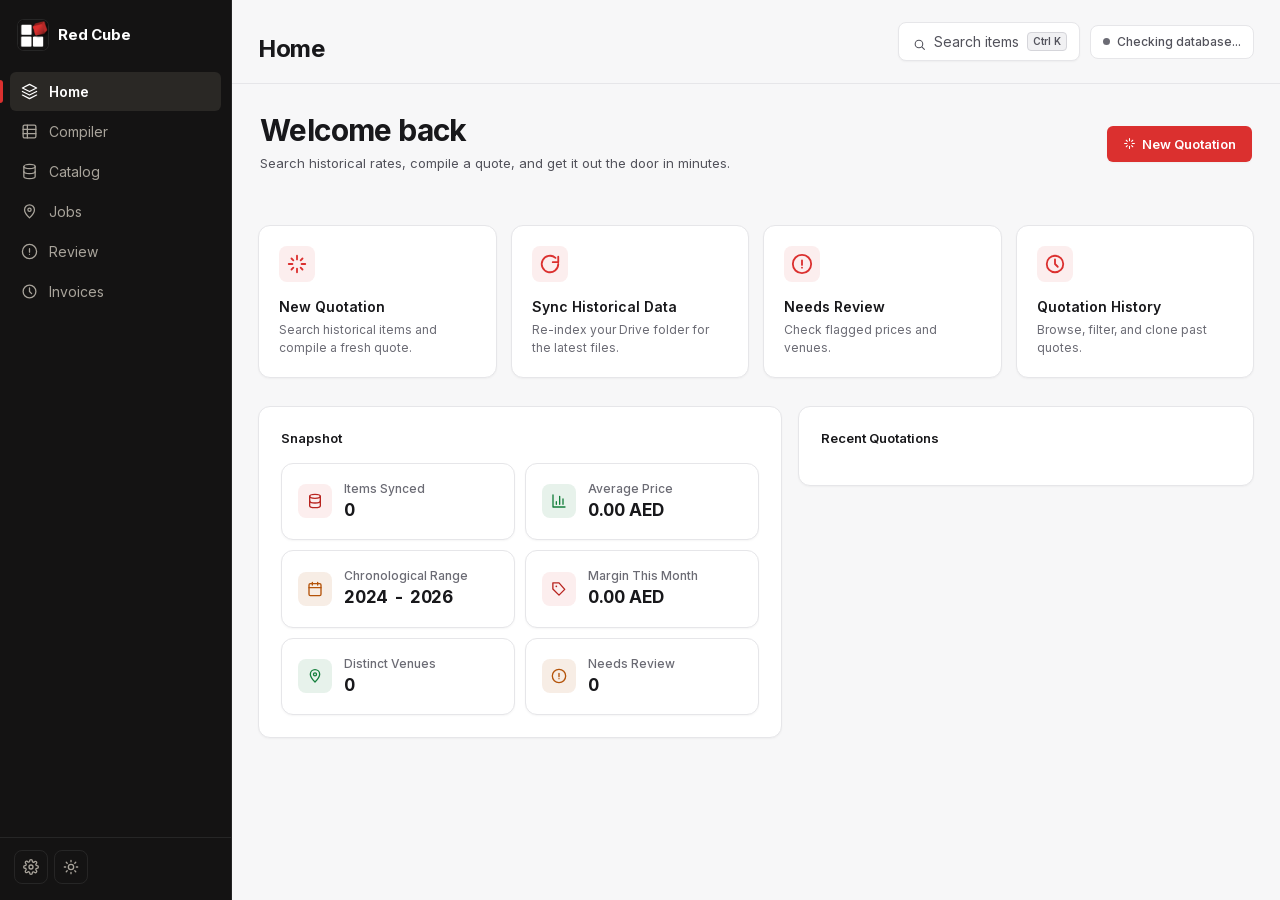
==== commit 339273b1: "Redesign UI: persistent sidebar navigation and new design system Replace the floating command bar wi" ====
--- a/index.html
+++ b/index.html
@@ -9,48 +9,55 @@
 <body>
 
 <div class="app-shell">
-  <!-- Command bar: replaces the sidebar entirely. Brand + a sliding pill tab switcher +
-       search/status/settings/theme on the right, all in one floating glass strip. -->
-  <div class="cmdbar">
-    <div class="brandlock">
-      <div class="cube3d"><i class="f-top"></i><i class="f-side"></i><i class="f-bottom"></i></div>
-      <span class="brand-title" id="brand-title-text">Red Cube</span>
-    </div>
-
-    <div class="segwrap" id="segwrap" role="tablist" aria-label="Primary navigation">
-      <div class="segpill" id="segpill"></div>
-      <button type="button" class="seg active" id="tab-btn-home" data-tab="home" role="tab" aria-selected="true" aria-controls="view-home" tabindex="0" onclick="switchTab('home')"><span class="icon" data-icon="layers"></span> Home</button>
-      <button type="button" class="seg" id="tab-btn-compiler" data-tab="compiler" role="tab" aria-selected="false" aria-controls="view-compiler" tabindex="-1" onclick="switchTab('compiler')"><span class="icon" data-icon="sheet"></span> Compiler</button>
-      <button type="button" class="seg" id="tab-btn-catalog" data-tab="catalog" role="tab" aria-selected="false" aria-controls="view-catalog" tabindex="-1" onclick="switchTab('catalog')"><span class="icon" data-icon="database"></span> Catalog</button>
-      <button type="button" class="seg" id="tab-btn-jobs" data-tab="jobs" role="tab" aria-selected="false" aria-controls="view-jobs" tabindex="-1" onclick="switchTab('jobs')"><span class="icon" data-icon="pin"></span> Jobs<span class="tab-count hidden" id="jobs-tab-count">0</span></button>
-      <button type="button" class="seg" id="tab-btn-review" data-tab="review" role="tab" aria-selected="false" aria-controls="view-review" tabindex="-1" onclick="switchTab('review')"><span class="icon" data-icon="alert"></span> Review<span class="tab-count hidden" id="review-tab-count">0</span></button>
-      <button type="button" class="seg" id="tab-btn-history" data-tab="history" role="tab" aria-selected="false" aria-controls="view-history" tabindex="-1" onclick="switchTab('history')"><span class="icon" data-icon="history"></span> Invoices</button>
-    </div>
-
-    <div class="cmd-right">
-      <button type="button" class="cmdk" onclick="goToNewQuotation()"><span class="icon icon-sm" data-icon="search"></span>Search items<kbd>Ctrl K</kbd></button>
-      <div class="status-badge">
-        <span id="db-indicator" class="status-dot"></span>
-        <span id="db-status-text">Checking database...</span>
-      </div>
+  <!-- Persistent sidebar: replaces the floating command bar. All six destinations stay
+       visible at once (with live counts) instead of behind tabs the PM has to hunt through. -->
+  <aside class="sidebar" id="sidebar">
+    <div class="sidebar-brand">
+      <div class="brand-mark"><img src="assets/red_cube_logo.png" alt="" onerror="this.style.display='none'"></div>
+      <span class="brand-name" id="brand-title-text">Red Cube</span>
+    </div>
+
+    <nav class="sidebar-nav" id="segwrap" role="tablist" aria-label="Primary navigation">
+      <button type="button" class="nav-item active" id="tab-btn-home" data-tab="home" role="tab" aria-selected="true" aria-controls="view-home" tabindex="0" onclick="switchTab('home')"><span class="nav-icon" data-icon="layers"></span><span class="nav-label">Home</span></button>
+      <button type="button" class="nav-item" id="tab-btn-compiler" data-tab="compiler" role="tab" aria-selected="false" aria-controls="view-compiler" tabindex="-1" onclick="switchTab('compiler')"><span class="nav-icon" data-icon="sheet"></span><span class="nav-label">Compiler</span></button>
+      <button type="button" class="nav-item" id="tab-btn-catalog" data-tab="catalog" role="tab" aria-selected="false" aria-controls="view-catalog" tabindex="-1" onclick="switchTab('catalog')"><span class="nav-icon" data-icon="database"></span><span class="nav-label">Catalog</span></button>
+      <button type="button" class="nav-item" id="tab-btn-jobs" data-tab="jobs" role="tab" aria-selected="false" aria-controls="view-jobs" tabindex="-1" onclick="switchTab('jobs')"><span class="nav-icon" data-icon="pin"></span><span class="nav-label">Jobs</span><span class="nav-count hidden" id="jobs-tab-count">0</span></button>
+      <button type="button" class="nav-item" id="tab-btn-review" data-tab="review" role="tab" aria-selected="false" aria-controls="view-review" tabindex="-1" onclick="switchTab('review')"><span class="nav-icon" data-icon="alert"></span><span class="nav-label">Review</span><span class="nav-count hidden" id="review-tab-count">0</span></button>
+      <button type="button" class="nav-item" id="tab-btn-history" data-tab="history" role="tab" aria-selected="false" aria-controls="view-history" tabindex="-1" onclick="switchTab('history')"><span class="nav-icon" data-icon="history"></span><span class="nav-label">Invoices</span></button>
+    </nav>
+
+    <div class="sidebar-footer">
       <button class="icon-btn" onclick="openSettingsModal()" title="Workspace settings"><span class="icon" data-icon="settings"></span></button>
       <button class="icon-btn" onclick="toggleTheme()" title="Toggle theme"><span class="icon" id="theme-toggle-icon" data-icon="sun"></span></button>
     </div>
-  </div>
+  </aside>
 
   <div class="app-content">
-    <!-- Shown only for the Compiler tab, which has no headline of its own otherwise. -->
-    <div class="page-head hidden" id="page-head">
-      <div><span class="eyebrow" id="page-eyebrow">Quotation Builder</span><h2 id="page-title">Compiler Workspace</h2></div>
+    <!-- Always visible (not just on one tab) — the current page and global search are
+         never more than a glance away, whichever view is open. -->
+    <div class="topbar" id="topbar">
+      <div>
+        <span class="topbar-eyebrow" id="page-eyebrow"></span>
+        <h1 class="topbar-h1" id="page-title">Home</h1>
+      </div>
+      <div class="topbar-right">
+        <button type="button" class="cmdk" onclick="goToNewQuotation()"><span class="icon icon-sm" data-icon="search"></span>Search items<kbd>Ctrl K</kbd></button>
+        <div class="status-badge">
+          <span id="db-indicator" class="status-dot"></span>
+          <span id="db-status-text">Checking database...</span>
+        </div>
+      </div>
     </div>
 
 <!-- Home -->
 <main class="main-view" id="view-home" role="tabpanel" aria-labelledby="tab-btn-home" tabindex="0">
   <div class="home-view">
     <section class="home-hero">
-      <div class="home-hero-logo"><img src="assets/red_cube_logo.png" alt="Logo" onerror="this.style.display='none'"></div>
-      <h1 class="home-hero-title" id="home-greeting-title">Welcome back</h1>
-      <p class="home-hero-subtitle" id="home-greeting-subtitle">Search historical rates, compile a quote, and get it out the door in minutes.</p>
+      <div>
+        <h2 class="home-hero-title" id="home-greeting-title">Welcome back</h2>
+        <p class="home-hero-subtitle" id="home-greeting-subtitle">Search historical rates, compile a quote, and get it out the door in minutes.</p>
+      </div>
+      <button type="button" class="btn btn-primary" onclick="goToNewQuotation()"><span class="icon icon-sm" data-icon="sparkles"></span> New Quotation</button>
     </section>
 
     <section class="home-actions">
@@ -152,7 +159,7 @@
 
     <!-- Drag to rebalance matcher vs. compiler; double-click resets. -->
     <div class="workspace-splitter" id="workspace-splitter" role="separator" aria-orientation="vertical"
-         aria-label="Resize panels" tabindex="0" title="Drag to resize · double-click to reset"></div>
+         aria-label="Resize panels" aria-valuemin="0" aria-valuemax="100" tabindex="0" title="Drag to resize · double-click to reset"></div>
 
     <!-- Right: quotation compiler -->
     <div class="panel panel-right">
@@ -178,7 +185,7 @@
 
       <!-- Drag to trade space between the item list and the pricing block; double-click resets. -->
       <div class="compiler-vsplit" id="compiler-vsplit" role="separator" aria-orientation="horizontal"
-           aria-label="Resize items and pricing" tabindex="0" title="Drag to resize · double-click to reset"></div>
+           aria-label="Resize items and pricing" aria-valuemin="150" tabindex="0" title="Drag to resize · double-click to reset"></div>
 
       <div class="compiler-footer" id="compiler-footer">
         <div class="summary-box">
@@ -319,10 +326,10 @@
 
 <!-- Workspace settings modal: was a permanent panel eating a whole column for something
      touched once a week. Now a dialog behind the gear icon in the command bar. -->
-<div class="modal-overlay" id="settings-modal-overlay">
+<div class="modal-overlay" id="settings-modal-overlay" role="dialog" aria-modal="true" aria-labelledby="settings-modal-title">
   <div class="modal">
     <div class="modal-header">
-      <div class="modal-title">Workspace Settings</div>
+      <div class="modal-title" id="settings-modal-title">Workspace Settings</div>
       <button type="button" class="icon-btn" onclick="closeSettingsModal()" aria-label="Close"><span class="icon icon-sm" data-icon="close"></span></button>
     </div>
     <div class="modal-body">
@@ -340,10 +347,10 @@
 </div>
 
 <!-- Image picker modal -->
-<div class="modal-overlay" id="image-picker-overlay">
+<div class="modal-overlay" id="image-picker-overlay" role="dialog" aria-modal="true" aria-labelledby="image-picker-title">
   <div class="modal">
     <div class="modal-header">
-      <div class="modal-title">Set Line Item Image</div>
+      <div class="modal-title" id="image-picker-title">Set Line Item Image</div>
       <button type="button" class="icon-btn" onclick="closeImagePicker()" aria-label="Close"><span class="icon icon-sm" data-icon="close"></span></button>
     </div>
     <div class="modal-body">
@@ -385,10 +392,10 @@
 </div>
 
 <!-- Success / share modal -->
-<div class="modal-overlay" id="success-modal-overlay">
+<div class="modal-overlay" id="success-modal-overlay" role="dialog" aria-modal="true" aria-labelledby="success-modal-title">
   <div class="modal">
     <div class="modal-header">
-      <div class="modal-title"><span class="icon icon-sm" data-icon="check" style="color:var(--success);"></span> Quotation Generated</div>
+      <div class="modal-title" id="success-modal-title"><span class="icon icon-sm" data-icon="check" style="color:var(--success);"></span> Quotation Generated</div>
       <button type="button" class="icon-btn" onclick="closeSuccessModal()" aria-label="Close"><span class="icon icon-sm" data-icon="close"></span></button>
     </div>
     <div class="modal-body" id="success-modal-body"></div>
@@ -399,7 +406,7 @@
 </div>
 
 <!-- Client ledger modal -->
-<div class="modal-overlay" id="client-ledger-modal-overlay">
+<div class="modal-overlay" id="client-ledger-modal-overlay" role="dialog" aria-modal="true" aria-labelledby="client-ledger-modal-title">
   <div class="modal" style="width:560px;">
     <div class="modal-header">
       <div class="modal-title" id="client-ledger-modal-title">Client Ledger</div>
@@ -410,7 +417,7 @@
 </div>
 
 <!-- Catalog item add/edit modal -->
-<div class="modal-overlay" id="catalog-item-modal-overlay">
+<div class="modal-overlay" id="catalog-item-modal-overlay" role="dialog" aria-modal="true" aria-labelledby="catalog-item-modal-title">
   <div class="modal">
     <div class="modal-header">
       <div class="modal-title" id="catalog-item-modal-title">Add Catalog Item</div>
--- a/style.css
+++ b/style.css
@@ -1,92 +1,111 @@
-/* Smart Quotation Engine — hand-written, zero-dependency stylesheet.
-   No CDN, no build step: the whole app must run with zero network calls. */
+/* Red Cube Smart Quotation Engine — hand-written, zero-dependency stylesheet.
+   No CDN, no build step: the whole app must run with zero network calls.
+   The one web font in use (Inter) is self-hosted at assets/fonts/ for the same reason. */
+
+@font-face {
+  font-family: 'Inter';
+  src: url('assets/fonts/Inter-Variable.woff2') format('woff2-variations'), url('assets/fonts/Inter-Variable.woff2') format('woff2');
+  font-weight: 400 800;
+  font-style: normal;
+  font-display: swap;
+}
 
 :root {
-  /* "LEDGER" direction — an industrial-editorial identity built on the company's own two
-     colours: Asphalt (warm near-black) and Paper (warm cream), with a single cherry-red
-     stamp reserved for the things that decide (primary action, live match, grand total,
-     logo). Paper is the default (day) ground; Asphalt is the dark (night) theme below.
-     Every neutral is biased toward the warm ink — no pure white, no pure grey. */
-  --bg-app: #efede3;        /* Paper — ground */
-  --bg-panel: #f7f5ee;      /* lifted paper — cards / panels */
-  --bg-panel-glass: rgba(247, 245, 238, 0.72); /* translucent panel for the blurred command bar */
-  --bg-panel-alt: #ece9de;  /* recessed paper — nested surfaces */
-  --bg-input: #fbfaf4;      /* writable fields read lightest */
-  --bg-hover: #e6e2d4;
-  --border: #dcd8ca;
-  --border-strong: #c3bdab;
-  --text-primary: #211f1c;  /* warm ink */
-  --text-secondary: #57534a;
-  /* Darkened from #8b8578, which measured 3.36:1 on panels and 3.13:1 on the app ground —
-     below the 4.5:1 floor on *every* field label, table header and empty state in the app.
-     This keeps the same warm hue and lands at 4.93:1 / 4.58:1. */
-  --text-muted: #6f6a60;
-  --accent: #c8102e;        /* Cherry — the stamp */
-  --accent-strong: #a50e26; /* deepens on press / hover in light */
-  --accent-soft: rgba(200, 16, 46, 0.09);
-  --accent-select: rgba(200, 16, 46, 0.22);  /* selection needs real presence, not a 9% tint */
-  --accent-border: rgba(200, 16, 46, 0.32);
-  --success: #5c7a45;       /* moss — earthy so it never fights the cherry */
-  --success-soft: rgba(92, 122, 69, 0.14);
-  --danger: #b3271e;        /* brick — distinct from the cherry accent */
-  --danger-soft: rgba(179, 39, 30, 0.12);
-  --warning: #b0741a;       /* ochre */
-  --warning-soft: rgba(176, 116, 26, 0.13);
-  /* Sharp, near-square corners for the industrial read — no soft rounding. */
-  --radius-sm: 4px;
-  --radius-md: 5px;
-  --radius-lg: 7px;
-  --shadow-lg: 0 18px 40px -24px rgba(48,47,44,0.45);
-  /* Elevation, not outlines. Surfaces lift off the paper with soft warm shadows so the UI
-     reads as considered layers rather than a grid of bordered boxes. */
-  --shadow-panel: 0 1px 2px rgba(48,47,44,0.05), 0 14px 30px -20px rgba(48,47,44,0.22);
-  --shadow-card: 0 1px 2px rgba(48,47,44,0.05);
-  --shadow-card-hover: 0 6px 18px -8px rgba(48,47,44,0.22);
+  /* A calm, confident SaaS system benchmarked against Stripe Dashboard, Linear and Notion —
+     a light content ground, a constant near-black sidebar rail, and one red accent used
+     deliberately rather than scattered. Black + white + a small, load-bearing amount of red
+     is the brand's own palette (company.json): #141313 and #DB302F, used here exactly. */
+  --bg-app: #f7f7f8;
+  --bg-panel: #ffffff;
+  --bg-panel-alt: #f7f7f8;
+  --bg-input: #ffffff;
+  --bg-hover: #f1f1f3;
+  --border: #e6e6e9;
+  --border-strong: #d5d5da;
+  --text-primary: #18181b;
+  --text-secondary: #52525b;
+  --text-muted: #6b6b74;
+  --accent: #db302f;
+  --accent-hover: #c22726;
+  --accent-strong: #b8241f;
+  --accent-soft: rgba(219, 48, 47, 0.08);
+  --accent-select: rgba(219, 48, 47, 0.22);
+  --accent-border: rgba(219, 48, 47, 0.30);
+  --success: #157f3c;
+  --success-soft: rgba(21, 127, 60, 0.10);
+  --danger: #b42318;
+  --danger-soft: rgba(180, 35, 24, 0.08);
+  --warning: #b45309;
+  --warning-soft: rgba(180, 83, 9, 0.10);
+
+  /* Moderate rounding throughout — a deliberate departure from the old near-square identity,
+     toward the calmer geometry of the benchmarked products. */
+  --radius-sm: 6px;
+  --radius-md: 8px;
+  --radius-lg: 12px;
+  --radius-xl: 16px;
+
+  /* Soft, low-elevation shadows. Never a hard offset block shadow. */
+  --shadow-xs: 0 1px 2px rgba(20, 19, 19, 0.04);
+  --shadow-sm: 0 1px 3px rgba(20, 19, 19, 0.07), 0 1px 2px rgba(20, 19, 19, 0.04);
+  --shadow-md: 0 6px 16px -4px rgba(20, 19, 19, 0.10), 0 2px 6px -2px rgba(20, 19, 19, 0.05);
+  --shadow-lg: 0 20px 44px -12px rgba(20, 19, 19, 0.22), 0 6px 16px -6px rgba(20, 19, 19, 0.10);
   --ring: 0 0 0 3px var(--accent-soft);
-  /* One sans stack, no CDN, no monospace. Display personality comes from weight + uppercase
-     + tight tracking applied per-component, so it stays offline-safe with zero webfont load.
-     (To nail the poster-weight grotesque, bundle a woff2 as a @font-face data URI here.) */
+
   --font: 'Inter', -apple-system, BlinkMacSystemFont, 'Segoe UI', Roboto, sans-serif;
   --font-display: var(--font);
-  /* The Asphalt rail is a constant dark anchor in BOTH themes. */
-  --sidebar-bg: #26251f;
-  --sidebar-bg-alt: #302f2c;
-  --sidebar-border: rgba(239, 237, 227, 0.12);
-  --sidebar-text: #a49f92;
+
+  /* Real Stripe/Linear-style type scale, replacing the old 8.5-11px uppercase-only cluster. */
+  --text-2xs: 11px;
+  --text-xs: 12px;
+  --text-sm: 13px;
+  --text-base: 14px;
+  --text-md: 15px;
+  --text-lg: 17px;
+  --text-xl: 20px;
+  --text-2xl: 24px;
+  --text-3xl: 30px;
+  --text-4xl: 36px;
+
+  /* The sidebar rail is the brand's near-black, constant in both themes — the "black" of the
+     brand mandate lives here structurally rather than as decoration. */
+  --sidebar-bg: #141313;
+  --sidebar-hover: #232220;
+  --sidebar-active: #2a2825;
+  --sidebar-border: rgba(255, 255, 255, 0.08);
+  --sidebar-text: #a9a49b;
   --sidebar-text-active: #ffffff;
 }
 
 :root[data-theme="dark"] {
-  --bg-app: #1b1a16;        /* Asphalt night — ground */
-  --bg-panel: #302f2c;      /* Asphalt — raised surface */
-  --bg-panel-glass: rgba(48, 47, 44, 0.66);
-  --bg-panel-alt: #26251f;
-  --bg-input: #211f1c;
-  --bg-hover: #3a3832;
-  --border: #383630;
-  --border-strong: #4a473f;
-  --text-primary: #efede3;  /* Paper text */
-  --text-secondary: #b8b3a6;
-  /* Lifted from #817c70 (3.22:1) to clear 4.5:1 on the raised panel as well as the ground. */
-  --text-muted: #a19b8c;
-  --accent: #e24a45;        /* Cherry lifts on dark so it still stamps */
-  --accent-strong: #ef6f68;
-  --accent-soft: rgba(226, 74, 69, 0.16);
-  --accent-select: rgba(226, 74, 69, 0.32);
-  --accent-border: rgba(226, 74, 69, 0.40);
-  --success: #93b072;
-  --success-soft: rgba(147, 176, 114, 0.16);
-  --danger: #e06a5f;
-  --danger-soft: rgba(224, 106, 95, 0.16);
-  --warning: #d69a3f;
-  --warning-soft: rgba(214, 154, 63, 0.16);
-  --shadow-lg: 0 24px 60px -28px rgba(0,0,0,0.8);
-  --shadow-panel: 0 1px 2px rgba(0,0,0,0.4), 0 18px 38px -22px rgba(0,0,0,0.7);
-  --shadow-card: 0 1px 2px rgba(0,0,0,0.3);
-  --shadow-card-hover: 0 8px 22px -10px rgba(0,0,0,0.65);
-  --sidebar-bg: #141310;
-  --sidebar-bg-alt: #201f1b;
-  --sidebar-border: rgba(239, 237, 227, 0.10);
+  --bg-app: #121213;
+  --bg-panel: #1c1c1f;
+  --bg-panel-alt: #18181a;
+  --bg-input: #1c1c1f;
+  --bg-hover: #27272b;
+  --border: #2c2c31;
+  --border-strong: #3a3a40;
+  --text-primary: #f4f4f5;
+  --text-secondary: #a8a8b0;
+  --text-muted: #8c8c94;
+  --accent: #e6524f;
+  --accent-hover: #ef726f;
+  --accent-strong: #ef726f;
+  --accent-soft: rgba(230, 82, 79, 0.16);
+  --accent-select: rgba(230, 82, 79, 0.32);
+  --accent-border: rgba(230, 82, 79, 0.38);
+  --success: #4ade80;
+  --success-soft: rgba(74, 222, 128, 0.14);
+  --danger: #f87171;
+  --danger-soft: rgba(248, 113, 113, 0.14);
+  --warning: #f0b429;
+  --warning-soft: rgba(240, 180, 41, 0.14);
+  --shadow-xs: 0 1px 2px rgba(0, 0, 0, 0.3);
+  --shadow-sm: 0 1px 3px rgba(0, 0, 0, 0.4), 0 1px 2px rgba(0, 0, 0, 0.3);
+  --shadow-md: 0 6px 18px -4px rgba(0, 0, 0, 0.5), 0 2px 6px -2px rgba(0, 0, 0, 0.4);
+  --shadow-lg: 0 24px 52px -12px rgba(0, 0, 0, 0.7), 0 8px 20px -6px rgba(0, 0, 0, 0.5);
+  --sidebar-hover: #232220;
+  --sidebar-active: #2e2c29;
 }
 
 * { box-sizing: border-box; }
@@ -97,10 +116,11 @@
   background: var(--bg-app);
   color: var(--text-primary);
   font-family: var(--font);
-  font-size: 13px;
+  font-size: var(--text-base);
+  line-height: 1.5;
   -webkit-font-smoothing: antialiased;
   /* Content text stays selectable so a PM can copy a rate, description or total out of
-     the app. Only click-chrome opts out below — dragging across a button or tab to
+     the app. Only click-chrome opts out below — dragging across a button or nav item to
      highlight its label is never intentional. */
   user-select: text;
   overflow: hidden;
@@ -109,24 +129,10 @@
 body { display: flex; flex-direction: row; }
 
 /* Click targets and decorative glyphs: selecting these is always accidental. */
-.seg, .btn, .icon-btn, .cmdk, kbd, .kbd-hint, .icon, .icon-sm, .icon-lg,
-.tab-count, .workspace-splitter { user-select: none; }
+.nav-item, .btn, .icon-btn, .cmdk, kbd, .kbd-hint, .icon, .icon-sm, .icon-lg,
+.nav-count, .workspace-splitter, .compiler-vsplit { user-select: none; }
 
 ::selection { background: var(--accent-select); color: var(--text-primary); }
-
-/* A faint warm wash on the ground so the paper reads as a surface rather than flat fill.
-   Pure CSS gradients — the app must run with zero network calls, so no image asset. */
-body {
-  background-image:
-    radial-gradient(ellipse 80% 55% at 12% 0%, var(--accent-soft), transparent 60%),
-    radial-gradient(ellipse 70% 50% at 92% 100%, rgba(87, 83, 74, .05), transparent 62%);
-  background-attachment: fixed;
-}
-:root[data-theme="dark"] body {
-  background-image:
-    radial-gradient(ellipse 80% 55% at 12% 0%, rgba(226, 74, 69, .07), transparent 60%),
-    radial-gradient(ellipse 70% 50% at 92% 100%, rgba(239, 237, 227, .04), transparent 62%);
-}
 
 /* Figures (currency, quantities, dates) stay in the same sans face as everything else.
    Tabular figures keep digits on a fixed advance width so columns line up cleanly —
@@ -141,31 +147,41 @@
 .num { font-weight: 600; }
 .num-strong { font-weight: 700; }
 
-::-webkit-scrollbar { width: 7px; height: 7px; }
+::-webkit-scrollbar { width: 8px; height: 8px; }
 ::-webkit-scrollbar-track { background: transparent; }
 ::-webkit-scrollbar-thumb { background: var(--border-strong); border-radius: 4px; }
 ::-webkit-scrollbar-thumb:hover { background: var(--accent); }
 
-.icon { width: 15px; height: 15px; display: inline-block; vertical-align: middle; stroke: currentColor; fill: none; stroke-width: 2; stroke-linecap: round; stroke-linejoin: round; }
+.icon { width: 16px; height: 16px; display: inline-block; vertical-align: middle; stroke: currentColor; fill: none; stroke-width: 1.8; stroke-linecap: round; stroke-linejoin: round; }
 .icon-lg { width: 22px; height: 22px; }
-.icon-sm { width: 12px; height: 12px; }
+.icon-sm { width: 13px; height: 13px; }
 .spin { animation: spin 1s linear infinite; }
 @keyframes spin { to { transform: rotate(360deg); } }
 .pulse { animation: pulse 2.2s ease-in-out infinite; }
 @keyframes pulse { 0%,100% { opacity: .45; } 50% { opacity: .9; } }
 
 /* ---------- Motion system ---------- */
-:root { --ease-out: cubic-bezier(.16,1,.3,1); --ease-spring: cubic-bezier(.34,1.56,.64,1); }
-
-@keyframes fadeSlideUp { from { opacity: 0; transform: translateY(10px); } to { opacity: 1; transform: translateY(0); } }
-@keyframes fadeScaleIn { from { opacity: 0; transform: scale(.96); } to { opacity: 1; transform: scale(1); } }
-@keyframes badgePulse { 0%,100% { box-shadow: 0 0 0 0 rgba(251,191,36,.5); } 50% { box-shadow: 0 0 0 5px rgba(251,191,36,0); } }
+/* Exponential ease-out only — no bounce/elastic easing anywhere in this system. */
+:root { --ease-out: cubic-bezier(.16,1,.3,1); }
+
+@keyframes fadeSlideUp { from { opacity: 0; transform: translateY(6px); } to { opacity: 1; transform: translateY(0); } }
+@keyframes fadeScaleIn { from { opacity: 0; transform: scale(.98); } to { opacity: 1; transform: scale(1); } }
 @keyframes shimmer { 0% { background-position: -300px 0; } 100% { background-position: 300px 0; } }
-@keyframes toastIn { from { opacity: 0; transform: translateX(24px) scale(.96); } to { opacity: 1; transform: translateX(0) scale(1); } }
-@keyframes toastOut { from { opacity: 1; transform: translateX(0) scale(1); max-height: 80px; margin-bottom: 10px; } to { opacity: 0; transform: translateX(24px) scale(.96); max-height: 0; margin-bottom: 0; } }
-@keyframes checkPop { 0% { transform: scale(.5); opacity: 0; } 60% { transform: scale(1.15); opacity: 1; } 100% { transform: scale(1); } }
-
-.anim-in { animation: fadeSlideUp .35s var(--ease-out) both; }
+@keyframes toastIn { from { opacity: 0; transform: translateX(16px); } to { opacity: 1; transform: translateX(0); } }
+@keyframes toastOut { from { opacity: 1; transform: translateX(0); max-height: 80px; margin-bottom: 10px; } to { opacity: 0; transform: translateX(16px); max-height: 0; margin-bottom: 0; } }
+@keyframes checkPop { 0% { transform: scale(.85); opacity: 0; } 100% { transform: scale(1); opacity: 1; } }
+
+.anim-in { animation: fadeSlideUp .28s var(--ease-out) both; }
+
+/* Entrances, pop-ins and infinite pulses are all decorative — spin/shimmer stay since they
+   carry "this is loading" and losing that signal is worse than the motion itself. */
+@media (prefers-reduced-motion: reduce) {
+  .anim-in, table.history-table tbody tr { animation: none; }
+  .toast { animation: fadeScaleIn .15s linear both; }
+  .toast.closing { animation: none; opacity: 0; }
+  .check-pop { animation: fadeScaleIn .15s linear both; }
+  * { scroll-behavior: auto !important; }
+}
 
 /* Skeleton loading placeholders */
 .skeleton {
@@ -179,187 +195,179 @@
 .toast-container { position: fixed; top: 16px; right: 16px; z-index: 999; display: flex; flex-direction: column; width: 320px; max-width: calc(100vw - 32px); }
 .toast {
   display: flex; align-items: flex-start; gap: 10px; padding: 12px 14px; border-radius: var(--radius-md);
-  background: var(--bg-panel); border: 1px solid var(--border-strong); box-shadow: var(--shadow-lg);
-  margin-bottom: 10px; font-size: 11px; font-weight: 600; animation: toastIn .3s var(--ease-spring) both;
+  background: var(--bg-panel); border: 1px solid var(--border); box-shadow: var(--shadow-lg);
+  margin-bottom: 10px; font-size: var(--text-sm); font-weight: 500; animation: toastIn .22s var(--ease-out) both;
   overflow: hidden;
 }
-.toast.closing { animation: toastOut .25s var(--ease-out) forwards; }
+.toast.closing { animation: toastOut .2s var(--ease-out) forwards; }
 .toast-icon { flex-shrink: 0; margin-top: 1px; }
 .toast-success .toast-icon { color: var(--success); }
 .toast-error .toast-icon { color: var(--danger); }
 .toast-warning .toast-icon { color: var(--warning); }
-.toast-info .toast-icon { color: var(--accent-strong); }
-.toast-msg { flex: 1; line-height: 1.4; color: var(--text-primary); font-weight: 500; word-break: break-word; }
-.toast-close { flex-shrink: 0; cursor: pointer; color: var(--text-muted); opacity: .6; background: none; border: none; padding: 0; font: inherit; }
+.toast-info .toast-icon { color: var(--accent); }
+.toast-msg { flex: 1; line-height: 1.45; color: var(--text-primary); font-weight: 500; word-break: break-word; }
+.toast-close { flex-shrink: 0; cursor: pointer; color: var(--text-muted); opacity: .7; background: none; border: none; padding: 0; font: inherit; }
 .toast-close:hover { opacity: 1; }
 
 /* ---------- Status badges ---------- */
-.status-pill { display: inline-flex; align-items: center; gap: 4px; font-size: 11px; font-weight: 800; padding: 3px 9px; border-radius: 999px; text-transform: uppercase; letter-spacing: .03em; border: 1px solid transparent; }
+.status-pill { display: inline-flex; align-items: center; gap: 4px; font-size: var(--text-2xs); font-weight: 700; padding: 3px 9px; border-radius: 999px; letter-spacing: .01em; border: 1px solid transparent; }
 .status-pill-sent { background: var(--accent-soft); color: var(--accent-strong); border-color: var(--accent-border); }
 .status-pill-won { background: var(--success-soft); color: var(--success); border-color: var(--success-soft); }
 .status-pill-lost { background: var(--danger-soft); color: var(--danger); border-color: var(--danger-soft); }
-select.status-select { border: none; background: transparent; font: inherit; font-weight: 800; cursor: pointer; outline: none; }
+select.status-select { border: none; background: transparent; font: inherit; font-weight: 700; cursor: pointer; outline: none; }
 
 /* ---------- Keyboard shortcut hints ---------- */
-kbd.kbd-hint { display: inline-flex; align-items: center; justify-content: center; min-width: 16px; padding: 1px 5px; border-radius: 4px; background: var(--bg-input); border: 1px solid var(--border-strong); color: var(--text-muted); font-size: 11px; font-family: var(--font); font-weight: 700; }
-
-/* ---------- App shell: icon+label sidebar (Zoho-style) + topbar ---------- */
-/* ---------- App shell: no sidebar. A floating glass command bar replaces it, with
-   navigation as a sliding pill switcher instead of a stacked nav column. Every pixel
-   of width that used to go to a 218px rail now belongs to the workspace. ---------- */
-.app-shell { display: flex; flex-direction: column; height: 100vh; width: 100%; overflow: hidden; }
-
-.cmdbar {
-  display: flex; align-items: center; gap: 18px; padding: 11px 22px; flex-shrink: 0; position: relative; z-index: 5;
-  background: var(--bg-panel-glass, var(--bg-panel)); backdrop-filter: blur(16px) saturate(1.3); -webkit-backdrop-filter: blur(16px) saturate(1.3);
-  border-bottom: 1px solid var(--border); box-shadow: 0 1px 0 var(--border), 0 10px 24px -16px rgba(48,47,44,.25);
-}
-.brandlock { display: flex; align-items: center; gap: 10px; flex-shrink: 0; }
-.brand-title { font-family: var(--font-display); font-size: 14px; font-weight: 900; text-transform: uppercase; letter-spacing: .02em; color: var(--text-primary); }
-
-/* A literal cube for Red Cube — three CSS faces in perspective, not a flat rounded square. */
-.cube3d { width: 22px; height: 22px; position: relative; transform-style: preserve-3d; transform: rotateX(-18deg) rotateY(28deg); flex-shrink: 0; }
-.cube3d i { position: absolute; display: block; }
-.cube3d .f-top { width: 22px; height: 22px; background: var(--accent); top: 0; left: 0; transform: translateZ(5px); }
-.cube3d .f-side { width: 5px; height: 22px; background: var(--accent-strong); top: 0; right: -5px; transform: rotateY(90deg); transform-origin: left; }
-.cube3d .f-bottom { width: 22px; height: 5px; background: var(--accent-strong); filter: brightness(.72); bottom: -5px; left: 0; transform: rotateX(-90deg); transform-origin: top; }
-
-/* Sliding pill segmented tab switcher — replaces the stacked sidebar nav entirely. */
-.segwrap { position: relative; display: flex; background: var(--bg-panel-alt); border: 1px solid var(--border); border-radius: 999px; padding: 4px; gap: 2px; }
-.segpill {
-  /* left:0, not 4px — positionActiveTabPill() already derives its translateX from
-     active.offsetLeft, which is measured from the padded track's own inner edge. A
-     nonzero static `left` here double-counts that inset and drags the pill ~4px right
-     of the tab it's supposed to mark. */
-  position: absolute; top: 4px; bottom: 4px; left: 0; width: 120px; border-radius: 999px;
-  background: var(--sidebar-bg); box-shadow: 0 4px 12px -4px rgba(0,0,0,.3);
-  transition: transform .32s cubic-bezier(.16,1,.3,1), width .32s cubic-bezier(.16,1,.3,1); z-index: 0;
-}
-/* On Asphalt mode the resting pill turns cherry — the switcher restates the two-theme palette. */
-:root[data-theme="dark"] .segpill { background: var(--accent); }
-.seg {
-  position: relative; z-index: 1; display: flex; align-items: center; gap: 7px; padding: 7px 15px;
-  border-radius: 999px; font-size: 11px; font-weight: 700; color: var(--text-secondary); cursor: pointer;
-  white-space: nowrap; transition: color .25s;
-}
-.seg .icon { width: 14px; height: 14px; }
-.seg.active { color: #fff; }
-.tab-count {
-  background: var(--warning); color: #1a1200; font-size: 10px; font-weight: 800;
-  padding: 1px 5px; border-radius: 999px; line-height: 1.5; margin-left: 2px;
-}
-.seg.active .tab-count { background: rgba(255,255,255,.28); color: #fff; }
-
-.cmd-right { margin-left: auto; display: flex; align-items: center; gap: 10px; }
+kbd.kbd-hint { display: inline-flex; align-items: center; justify-content: center; min-width: 16px; padding: 1px 5px; border-radius: 4px; background: var(--bg-hover); border: 1px solid var(--border-strong); color: var(--text-muted); font-size: var(--text-2xs); font-family: var(--font); font-weight: 600; }
+
+/* ---------- App shell: persistent sidebar + a light content pane ---------- */
+/* Replaces the old floating command bar. A left rail is always visible (all six
+   destinations plus live counts, at once) instead of tabs the PM has to hunt through —
+   the app is run maximized most of the day, so the width is there to spend. */
+.app-shell { display: flex; flex-direction: row; height: 100vh; width: 100%; overflow: hidden; }
+
+.sidebar {
+  width: 232px; flex-shrink: 0; display: flex; flex-direction: column;
+  background: var(--sidebar-bg); color: var(--sidebar-text); height: 100%;
+  border-right: 1px solid var(--sidebar-border);
+}
+
+.sidebar-brand { display: flex; align-items: center; gap: 10px; padding: 20px 18px 16px; flex-shrink: 0; }
+.brand-mark {
+  width: 30px; height: 30px; border-radius: var(--radius-sm); overflow: hidden; flex-shrink: 0;
+  background: #000; display: flex; align-items: center; justify-content: center;
+  box-shadow: 0 0 0 1px var(--sidebar-border);
+}
+.brand-mark img { width: 100%; height: 100%; object-fit: cover; }
+.brand-name { font-size: var(--text-md); font-weight: 700; letter-spacing: -.01em; color: #ffffff; }
+
+.sidebar-nav { display: flex; flex-direction: column; gap: 1px; padding: 6px 10px; flex: 1; overflow-y: auto; }
+.nav-item {
+  display: flex; align-items: center; gap: 11px; padding: 9px 11px; border-radius: var(--radius-sm);
+  font-size: var(--text-sm); font-weight: 500; color: var(--sidebar-text); background: transparent; border: none;
+  cursor: pointer; text-align: left; position: relative; transition: background .12s var(--ease-out), color .12s var(--ease-out);
+  font-family: var(--font); width: 100%;
+}
+.nav-item:hover { background: var(--sidebar-hover); color: #ffffff; }
+.nav-item .nav-icon { width: 17px; height: 17px; flex-shrink: 0; display: flex; }
+.nav-item .nav-icon svg { width: 100%; height: 100%; stroke: currentColor; fill: none; stroke-width: 1.8; stroke-linecap: round; stroke-linejoin: round; }
+.nav-label { flex: 1; white-space: nowrap; overflow: hidden; text-overflow: ellipsis; }
+.nav-item.active { background: var(--sidebar-active); color: #ffffff; font-weight: 600; }
+/* One red mark per active state — a witness-mark, not a wash — the brand's accent used
+   exactly once per screen, on the one thing that's true right now. */
+.nav-item.active::before {
+  content: ''; position: absolute; left: -10px; top: 8px; bottom: 8px; width: 3px;
+  border-radius: 0 3px 3px 0; background: var(--accent);
+}
+.nav-count {
+  background: var(--accent); color: #fff; font-size: 10px; font-weight: 700;
+  padding: 1px 6px; border-radius: 999px; line-height: 1.5; flex-shrink: 0;
+}
+
+.sidebar-footer { display: flex; align-items: center; gap: 6px; padding: 12px 14px 16px; flex-shrink: 0; border-top: 1px solid var(--sidebar-border); }
+.sidebar-footer .icon-btn {
+  background: transparent; border: 1px solid var(--sidebar-border); color: var(--sidebar-text);
+}
+.sidebar-footer .icon-btn:hover { background: var(--sidebar-hover); color: #fff; border-color: var(--sidebar-border); }
+
+.app-content { display: flex; flex-direction: column; flex: 1; min-width: 0; overflow: hidden; background: var(--bg-app); }
+
+/* Topbar — always visible (not just on one tab), so the current page and global search
+   are never more than a glance away regardless of which view is open. */
+.topbar {
+  display: flex; align-items: center; justify-content: space-between; gap: 20px;
+  padding: 16px 26px; flex-shrink: 0; background: var(--bg-app); border-bottom: 1px solid var(--border);
+}
+.topbar-eyebrow { font-size: var(--text-2xs); font-weight: 600; letter-spacing: .06em; text-transform: uppercase; color: var(--text-muted); display: block; margin-bottom: 2px; min-height: 13px; }
+.topbar-h1 { font-family: var(--font-display); font-weight: 700; letter-spacing: -.015em; font-size: var(--text-2xl); margin: 0; color: var(--text-primary); }
+.topbar-right { display: flex; align-items: center; gap: 10px; flex-shrink: 0; }
+
 .cmdk {
-  display: flex; align-items: center; gap: 8px; background: var(--bg-panel-alt); border: 1px solid var(--border);
-  /* Secondary rather than muted: this sits on the recessed command-bar fill, where muted
-     measured 4.42:1 — just under the 4.5 floor the rest of the app now clears. */
-  border-radius: 999px; padding: 7px 12px 7px 14px; color: var(--text-secondary); font-size: 11px; cursor: pointer;
-}
-.cmdk:hover { border-color: var(--border-strong); color: var(--text-secondary); }
+  display: flex; align-items: center; gap: 8px; background: var(--bg-panel); border: 1px solid var(--border);
+  border-radius: var(--radius-md); padding: 8px 12px 8px 14px; color: var(--text-secondary); font-size: var(--text-sm);
+  cursor: pointer; box-shadow: var(--shadow-xs); transition: border-color .15s, box-shadow .15s;
+}
+.cmdk:hover { border-color: var(--border-strong); box-shadow: var(--shadow-sm); }
 .cmdk kbd {
-  font-size: 10px; font-weight: 700; background: var(--bg-panel); border: 1px solid var(--border-strong);
+  font-size: 10px; font-weight: 600; background: var(--bg-hover); border: 1px solid var(--border-strong);
   border-radius: 4px; padding: 1px 5px; color: var(--text-secondary); font-family: var(--font);
 }
 
-.header-right { display: flex; align-items: center; gap: 10px; }
 .status-badge {
-  display: flex; align-items: center; gap: 7px; background: var(--bg-panel-alt);
-  border: 1px solid var(--border); border-radius: 999px; padding: 5px 12px; font-size: 11px; font-weight: 600;
-}
-.status-dot { width: 7px; height: 7px; border-radius: 50%; background: var(--text-muted); }
-.status-dot.ok { background: var(--success); box-shadow: 0 0 8px var(--success); }
-.status-dot.err { background: var(--danger); }
-
-/* Pill-shaped now (was a rounded square) — one consistent circular language for every
-   icon-only control in the app: cmdbar actions, modal close buttons, draft-row tools. */
+  display: flex; align-items: center; gap: 7px; background: var(--bg-panel); border: 1px solid var(--border);
+  border-radius: var(--radius-md); padding: 7px 12px; font-size: var(--text-xs); font-weight: 500; color: var(--text-secondary);
+}
+.status-dot { width: 7px; height: 7px; border-radius: 50%; background: var(--text-muted); flex-shrink: 0; }
+.status-dot.ok { background: var(--success); box-shadow: 0 0 0 3px var(--success-soft); }
+.status-dot.err { background: var(--danger); box-shadow: 0 0 0 3px var(--danger-soft); }
+
 .icon-btn {
-  border: 1px solid var(--border); background: var(--bg-panel-alt); color: var(--text-secondary);
-  width: 32px; height: 32px; border-radius: 999px; display: flex; align-items: center; justify-content: center;
+  border: 1px solid var(--border); background: var(--bg-panel); color: var(--text-secondary);
+  width: 34px; height: 34px; border-radius: var(--radius-md); display: flex; align-items: center; justify-content: center;
   cursor: pointer; transition: all .15s; flex-shrink: 0;
 }
 .icon-btn:hover { color: var(--text-primary); border-color: var(--border-strong); background: var(--bg-hover); }
 
-.app-content { display: flex; flex-direction: column; flex: 1; min-width: 0; overflow: hidden; }
-
-/* Page header — shown only for the Compiler tab, which never had a headline of its own
-   (Home has its own hero; Review/History already carry a panel title). Big uppercase
-   display title instead of a flat 15px label. */
-.page-head {
-  display: flex; align-items: flex-end; justify-content: space-between; gap: 20px;
-  padding: 20px 22px 4px; flex-shrink: 0;
-}
-.page-head .eyebrow { font-size: 10px; font-weight: 800; letter-spacing: .16em; text-transform: uppercase; color: var(--text-muted); display: block; margin-bottom: 6px; }
-.page-head h2 { font-family: var(--font-display); font-weight: 900; text-transform: uppercase; letter-spacing: -.025em; font-size: 24px; margin: 0; color: var(--text-primary); }
-
 /* ---------- Analytics strip ---------- */
-.stat-card { display: flex; align-items: center; gap: 11px; background: var(--bg-panel); border: 1px solid var(--border); border-radius: var(--radius-md); padding: 12px 14px; box-shadow: var(--shadow-card); transition: transform .2s var(--ease-out), border-color .2s var(--ease-out), box-shadow .2s var(--ease-out); }
-.stat-card:hover { transform: translateY(-2px); border-color: var(--border-strong); box-shadow: var(--shadow-card-hover); }
+.stat-card { display: flex; align-items: center; gap: 12px; background: var(--bg-panel); border: 1px solid var(--border); border-radius: var(--radius-lg); padding: 16px; box-shadow: var(--shadow-xs); transition: border-color .15s var(--ease-out), box-shadow .15s var(--ease-out); }
+.stat-card:hover { border-color: var(--border-strong); box-shadow: var(--shadow-sm); }
 
 /* ---------- Home ---------- */
-.home-view { max-width: 1080px; margin: 0 auto; padding: 4px 0 30px; }
-
-.home-hero { padding: 22px 4px 24px; border-bottom: 1px solid var(--border); margin-bottom: 20px; }
-.home-hero-logo {
-  width: 40px; height: 40px; border-radius: var(--radius-sm); margin-bottom: 14px; overflow: hidden;
-  background: var(--sidebar-bg); display: flex; align-items: center; justify-content: center;
-}
-.home-hero-logo img { width: 100%; height: 100%; object-fit: contain; }
-.home-hero-title { font-family: var(--font-display); font-size: 30px; font-weight: 900; text-transform: uppercase; letter-spacing: -.03em; line-height: .95; margin: 0 0 10px; color: var(--text-primary); }
-.home-hero-subtitle { font-size: 12px; color: var(--text-secondary); margin: 0; max-width: 560px; line-height: 1.6; }
-
-.home-actions { display: grid; grid-template-columns: repeat(4, 1fr); gap: 12px; margin-bottom: 22px; }
+.home-view { max-width: 1120px; margin: 0 auto; padding: 26px 26px 40px; }
+
+.home-hero { padding: 4px 2px 28px; margin-bottom: 24px; display: flex; align-items: center; justify-content: space-between; gap: 24px; flex-wrap: wrap; }
+.home-hero-title { font-family: var(--font-display); font-size: var(--text-3xl); font-weight: 700; letter-spacing: -.02em; line-height: 1.1; margin: 0 0 6px; color: var(--text-primary); }
+.home-hero-subtitle { font-size: var(--text-sm); color: var(--text-secondary); margin: 0; max-width: 520px; line-height: 1.55; }
+
+.home-actions { display: grid; grid-template-columns: repeat(4, 1fr); gap: 14px; margin-bottom: 28px; }
 .home-action-card {
-  background: var(--bg-panel); border: 1px solid var(--border); border-radius: var(--radius-md);
-  padding: 18px; cursor: pointer; text-align: left; box-shadow: var(--shadow-card);
-  transition: border-color .2s var(--ease-out), box-shadow .2s var(--ease-out), transform .2s var(--ease-out);
-}
-.home-action-card:hover { border-color: var(--accent-border); box-shadow: var(--shadow-card-hover); transform: translateY(-2px); }
+  background: var(--bg-panel); border: 1px solid var(--border); border-radius: var(--radius-lg);
+  padding: 20px; cursor: pointer; text-align: left; box-shadow: var(--shadow-xs);
+  transition: border-color .15s var(--ease-out), box-shadow .15s var(--ease-out), transform .15s var(--ease-out);
+}
+.home-action-card:hover { border-color: var(--accent-border); box-shadow: var(--shadow-md); transform: translateY(-2px); }
 .home-action-icon {
-  width: 32px; height: 32px; border-radius: var(--radius-sm); margin-bottom: 12px;
+  width: 36px; height: 36px; border-radius: var(--radius-md); margin-bottom: 14px;
   background: var(--accent-soft); color: var(--accent); display: flex; align-items: center; justify-content: center;
 }
-.home-action-title { font-size: 13px; font-weight: 700; color: var(--text-primary); margin-bottom: 4px; }
-.home-action-desc { font-size: 10px; color: var(--text-muted); line-height: 1.5; }
-
-.home-columns { display: grid; grid-template-columns: 1.1fr 1fr; gap: 14px; align-items: start; }
-.home-panel { background: var(--bg-panel); border: 1px solid var(--border); border-radius: var(--radius-md); padding: 20px; box-shadow: var(--shadow-card); }
-.home-panel-title { font-size: 12px; font-weight: 700; color: var(--text-primary); margin-bottom: 12px; text-transform: uppercase; letter-spacing: .03em; }
+.home-action-title { font-size: var(--text-base); font-weight: 600; color: var(--text-primary); margin-bottom: 4px; }
+.home-action-desc { font-size: var(--text-xs); color: var(--text-muted); line-height: 1.5; }
+
+.home-columns { display: grid; grid-template-columns: 1.15fr 1fr; gap: 16px; align-items: start; }
+.home-panel { background: var(--bg-panel); border: 1px solid var(--border); border-radius: var(--radius-lg); padding: 22px; box-shadow: var(--shadow-xs); }
+.home-panel-title { font-size: var(--text-sm); font-weight: 600; color: var(--text-primary); margin-bottom: 14px; }
 .home-stats-grid { display: grid; grid-template-columns: 1fr 1fr; gap: 10px; }
 
 .home-recent-item {
   display: flex; align-items: center; justify-content: space-between; gap: 10px;
-  padding: 10px 12px; border-radius: var(--radius-sm); cursor: pointer; margin-bottom: 6px;
-  border: 1px solid transparent; transition: background .15s var(--ease-out), border-color .15s var(--ease-out);
+  padding: 11px 12px; border-radius: var(--radius-md); cursor: pointer; margin-bottom: 4px;
+  border: 1px solid transparent; transition: background .12s var(--ease-out), border-color .12s var(--ease-out);
 }
 .home-recent-item:hover { background: var(--bg-hover); border-color: var(--border); }
-.home-recent-client { font-size: 11px; font-weight: 700; color: var(--text-primary); white-space: nowrap; overflow: hidden; text-overflow: ellipsis; max-width: 220px; }
-.home-recent-meta { font-size: 10px; color: var(--text-muted); display: flex; align-items: center; gap: 4px; margin-top: 2px; }
-.home-recent-total { font-size: 11px; font-weight: 700; color: var(--accent-strong); }
+.home-recent-client { font-size: var(--text-sm); font-weight: 600; color: var(--text-primary); white-space: nowrap; overflow: hidden; text-overflow: ellipsis; max-width: 220px; }
+.home-recent-meta { font-size: var(--text-xs); color: var(--text-muted); display: flex; align-items: center; gap: 4px; margin-top: 2px; }
+.home-recent-total { font-size: var(--text-sm); font-weight: 700; color: var(--text-primary); }
 
 @media (max-width: 980px) {
   .home-actions { grid-template-columns: repeat(2, 1fr); }
   .home-columns { grid-template-columns: 1fr; }
 }
-.stat-icon { width: 30px; height: 30px; border-radius: 8px; display: flex; align-items: center; justify-content: center; flex-shrink: 0; }
-.stat-label { font-size: 10px; color: var(--text-muted); font-weight: 700; text-transform: uppercase; letter-spacing: .04em; }
-.stat-value { font-size: 14px; font-weight: 700; letter-spacing: -.01em; }
+.stat-icon { width: 34px; height: 34px; border-radius: var(--radius-md); display: flex; align-items: center; justify-content: center; flex-shrink: 0; }
+.stat-label { font-size: var(--text-xs); color: var(--text-muted); font-weight: 500; }
+.stat-value { font-size: var(--text-lg); font-weight: 700; letter-spacing: -.01em; }
 
 /* ---------- Main layout ---------- */
-.main-view { flex: 1; overflow: hidden; padding: 18px 22px; }
+.main-view { flex: 1; overflow: hidden; }
 #view-home { overflow-y: auto; }
+.main-view:not(#view-home) { padding: 22px 26px; overflow-y: auto; }
+#view-compiler { padding: 22px 26px; overflow: hidden; display: flex; }
+#view-compiler .workspace { flex: 1; }
 .hidden { display: none !important; }
 
-/* Two columns now (Matcher + Compiler) — the third "Workspace Settings" column moved into
-   a modal off the gear icon in the command bar, since sync/folder-path is a once-a-week
-   action that no longer needs a permanent seat at the table. */
-/* The splitter column *is* the old 18px gutter (gap:0), so the resting layout is
-   unchanged — it just becomes a grab target. Ratio lives in --ws-left/--ws-right so a
-   window resize keeps the user's proportion instead of pinning one side to pixels. */
+/* Two columns (Matcher + Compiler). Ratio lives in --ws-left/--ws-right so a window
+   resize keeps the user's proportion instead of pinning one side to pixels. */
 .workspace {
   display: grid;
-  grid-template-columns: var(--ws-left, 1.35fr) 18px var(--ws-right, 1fr);
+  grid-template-columns: var(--ws-left, 1.2fr) 18px var(--ws-right, 1fr);
   gap: 0;
   height: 100%;
 }
@@ -369,14 +377,13 @@
 }
 
 .workspace-splitter { position: relative; cursor: col-resize; touch-action: none; }
-/* Grip sits faint at rest so the affordance is discoverable without adding visual noise. */
 .workspace-splitter::before {
   content: '';
   position: absolute; top: 50%; left: 50%;
   transform: translate(-50%, -50%);
   width: 3px; height: 42px; border-radius: 2px;
   background: var(--border-strong);
-  opacity: .45;
+  opacity: .5;
   transition: opacity .15s ease, background .15s ease, height .15s ease;
 }
 .workspace-splitter:hover::before { opacity: 1; height: 72px; }
@@ -387,24 +394,20 @@
 .workspace.ws-dragging .panel { transition: none; }
 body.ws-dragging { cursor: col-resize; user-select: none; }
 
-.panel { background: var(--bg-panel); border: 1px solid var(--border); border-radius: var(--radius-lg); box-shadow: var(--shadow-panel); display: flex; flex-direction: column; overflow: hidden; transition: width .22s ease, min-width .22s ease; }
+.panel { background: var(--bg-panel); border: 1px solid var(--border); border-radius: var(--radius-lg); box-shadow: var(--shadow-xs); display: flex; flex-direction: column; overflow: hidden; transition: width .2s ease, min-width .2s ease; }
 /* Named container so the compiler's inner grids respond to the splitter, not the viewport. */
 .panel-right { container: compiler / inline-size; }
 
-/* The compiler is the densest surface in the app — every row carries a description, a unit,
-   a qty, a rate and a thumbnail. Nudging its type down one step buys roughly an extra visible
-   row without touching the rest of the app's scale. */
-.panel-right { font-size: 12px; }
-.panel-right .field-label { font-size: 10px; }
-.panel-right .input, .panel-right .btn { font-size: 11px; }
-.panel-right .summary-box { font-size: 11px; }
-.panel-right .summary-line.total span:last-child { font-size: 21px; }
-.panel-right .draft-desc, .panel-right textarea.input { font-size: 11px; }
+.panel-right .field-label { font-size: var(--text-xs); }
+.panel-right .input, .panel-right .btn { font-size: var(--text-sm); }
+.panel-right .summary-box { font-size: var(--text-sm); }
+.panel-right .summary-line.total span:last-child { font-size: var(--text-3xl); }
+.panel-right .draft-desc, .panel-right textarea.input { font-size: var(--text-sm); }
 
 /* Horizontal splitter: trades height between the item list and the pricing block. The footer
    is height-driven rather than content-sized so the list can claim the difference. */
 .compiler-footer {
-  padding: 12px 15px;
+  padding: 16px 18px;
   border-top: 1px solid var(--border);
   flex-shrink: 0;
   height: var(--footer-h, auto);
@@ -417,7 +420,7 @@
   transform: translate(-50%, -50%);
   height: 3px; width: 42px; border-radius: 2px;
   background: var(--border-strong);
-  opacity: .45;
+  opacity: .5;
   transition: opacity .15s ease, background .15s ease, width .15s ease;
 }
 .compiler-vsplit:hover::before { opacity: 1; width: 72px; }
@@ -425,19 +428,19 @@
 .compiler-vsplit:focus-visible::before { opacity: 1; width: 72px; background: var(--accent); }
 .panel-right.vsplit-dragging .compiler-vsplit::before { opacity: 1; width: 100%; border-radius: 0; background: var(--accent); }
 body.vsplit-dragging { cursor: row-resize; user-select: none; }
-.panel-header { display: flex; align-items: center; justify-content: space-between; padding: 16px 18px; border-bottom: 1px solid var(--border); flex-shrink: 0; }
-.panel-title { display: flex; align-items: center; gap: 9px; font-family: var(--font-display); font-size: 13px; font-weight: 800; text-transform: uppercase; letter-spacing: -.005em; color: var(--text-primary); }
+.panel-header { display: flex; align-items: center; justify-content: space-between; padding: 16px 20px; border-bottom: 1px solid var(--border); flex-shrink: 0; }
+.panel-title { display: flex; align-items: center; gap: 9px; font-family: var(--font-display); font-size: var(--text-base); font-weight: 600; color: var(--text-primary); }
 .panel-title .icon { color: var(--accent); }
-.panel-body { padding: 18px; overflow-y: auto; flex: 1; }
+.panel-body { padding: 20px; overflow-y: auto; flex: 1; }
 
 .panel-center { min-width: 0; }
 .panel-right { min-width: 0; }
 
 /* ---------- Form elements ---------- */
-label.field-label { display: block; font-size: 10px; color: var(--text-muted); font-weight: 700; text-transform: uppercase; letter-spacing: .04em; margin-bottom: 4px; }
+label.field-label { display: block; font-size: var(--text-xs); color: var(--text-muted); font-weight: 500; margin-bottom: 5px; }
 .input, select.input, textarea.input {
   width: 100%; background: var(--bg-input); border: 1px solid var(--border); color: var(--text-primary);
-  border-radius: var(--radius-sm); padding: 9px 11px; font-size: 12px; font-family: var(--font); outline: none;
+  border-radius: var(--radius-sm); padding: 9px 12px; font-size: var(--text-sm); font-family: var(--font); outline: none;
   transition: border-color .15s, box-shadow .15s;
 }
 .input:hover { border-color: var(--border-strong); }
@@ -445,30 +448,30 @@
 .input:disabled { opacity: .5; cursor: not-allowed; }
 textarea.input { resize: none; line-height: 1.5; }
 .input-with-icon { position: relative; }
-.input-with-icon .icon { position: absolute; left: 10px; top: 50%; transform: translateY(-50%); color: var(--text-muted); }
-.input-with-icon .input { padding-left: 30px; }
+.input-with-icon .icon { position: absolute; left: 11px; top: 50%; transform: translateY(-50%); color: var(--text-muted); }
+.input-with-icon .input { padding-left: 32px; }
 
 .btn {
   display: inline-flex; align-items: center; justify-content: center; gap: 6px;
-  border: 1px solid transparent; border-radius: var(--radius-sm); font-weight: 600; font-size: 11px;
-  padding: 8px 14px; cursor: pointer; transition: transform .15s var(--ease-out), background .15s, opacity .15s, box-shadow .2s var(--ease-out); font-family: var(--font);
-}
-.btn:active { transform: scale(.97); }
+  border: 1px solid transparent; border-radius: var(--radius-sm); font-weight: 600; font-size: var(--text-sm);
+  padding: 9px 15px; cursor: pointer; transition: transform .12s var(--ease-out), background .15s, opacity .15s, box-shadow .15s var(--ease-out), border-color .15s; font-family: var(--font);
+}
+.btn:active { transform: scale(.98); }
 .btn:disabled { opacity: .45; cursor: not-allowed; transform: none; }
-.btn-primary { background: var(--accent); color: #ffffff; font-weight: 700; box-shadow: 0 4px 12px var(--accent-soft); }
-.btn-primary:hover:not(:disabled) { filter: brightness(1.08); transform: translateY(-1px); box-shadow: 0 10px 24px var(--accent-soft); }
-.btn-ghost { background: var(--bg-panel-alt); color: var(--text-secondary); border-color: var(--border); }
-.btn-ghost:hover:not(:disabled) { color: var(--text-primary); border-color: var(--border-strong); }
-.btn-sm { padding: 5px 10px; font-size: 10px; }
+.btn-primary { background: var(--accent); color: #ffffff; font-weight: 600; box-shadow: var(--shadow-xs); }
+.btn-primary:hover:not(:disabled) { background: var(--accent-hover); box-shadow: var(--shadow-sm); }
+.btn-ghost { background: var(--bg-panel); color: var(--text-secondary); border-color: var(--border); }
+.btn-ghost:hover:not(:disabled) { color: var(--text-primary); border-color: var(--border-strong); background: var(--bg-hover); }
+.btn-sm { padding: 6px 11px; font-size: var(--text-xs); }
 .btn-block { width: 100%; }
 .btn-danger-ghost { background: var(--danger-soft); color: var(--danger); border-color: transparent; }
 
 .chip {
-  display: inline-flex; align-items: center; gap: 4px; font-size: 10px; font-weight: 700;
-  padding: 3px 8px; border-radius: 999px; border: 1px solid transparent;
+  display: inline-flex; align-items: center; gap: 4px; font-size: var(--text-2xs); font-weight: 600;
+  padding: 3px 9px; border-radius: 999px; border: 1px solid transparent;
 }
 .chip-accent { background: var(--accent-soft); color: var(--accent-strong); border-color: var(--accent-border); }
-.chip-muted { background: var(--bg-panel-alt); color: var(--text-secondary); border-color: var(--border); }
+.chip-muted { background: var(--bg-hover); color: var(--text-secondary); border-color: var(--border); }
 .chip-warning { background: var(--warning-soft); color: var(--warning); border-color: var(--warning-soft); }
 .chip-danger { background: var(--danger-soft); color: var(--danger); border-color: var(--danger-soft); }
 /* Chip that behaves as a button — opening the source document behind a match. */
@@ -479,86 +482,85 @@
 .chip-link:hover { background: var(--accent-soft); color: var(--accent-strong); border-color: var(--accent-border); }
 
 /* ---------- Review queue ---------- */
-.review-file-group { margin-bottom: 22px; }
-.review-bulk-row { display: flex; align-items: center; gap: 8px; padding: 8px 10px; margin-bottom: 8px; background: var(--accent-soft); border: 1px solid var(--accent-border); border-radius: var(--radius-sm); color: var(--accent-strong); }
+.review-file-group { margin-bottom: 24px; }
+.review-bulk-row { display: flex; align-items: center; gap: 8px; padding: 9px 11px; margin-bottom: 8px; background: var(--accent-soft); border: 1px solid var(--accent-border); border-radius: var(--radius-sm); color: var(--accent-strong); }
 .review-bulk-row .input { flex: 1; }
-.review-bulk-hint { font-size: 10px; color: var(--text-muted); margin: -4px 0 10px 2px; }
+.review-bulk-hint { font-size: var(--text-xs); color: var(--text-muted); margin: -4px 0 10px 2px; }
 .review-file-header {
   display: flex; align-items: center; justify-content: space-between; gap: 10px;
-  padding: 8px 12px; background: var(--bg-panel-alt); border: 1px solid var(--border); border-radius: var(--radius-sm);
+  padding: 9px 13px; background: var(--bg-panel-alt); border: 1px solid var(--border); border-radius: var(--radius-sm);
   margin-bottom: 10px; position: sticky; top: 0; z-index: 2;
 }
-.review-file-name { display: flex; align-items: center; gap: 7px; font-size: 11px; font-weight: 700; color: var(--text-primary); min-width: 0; overflow: hidden; text-overflow: ellipsis; white-space: nowrap; }
-.review-card { background: var(--bg-panel-alt); border: 1px solid var(--border); border-radius: var(--radius-md); padding: 12px; margin-bottom: 10px; }
+.review-file-name { display: flex; align-items: center; gap: 7px; font-size: var(--text-sm); font-weight: 600; color: var(--text-primary); min-width: 0; overflow: hidden; text-overflow: ellipsis; white-space: nowrap; }
+.review-card { background: var(--bg-panel); border: 1px solid var(--border); border-radius: var(--radius-md); padding: 14px; margin-bottom: 10px; }
 .review-card-head { display: flex; align-items: center; justify-content: space-between; gap: 8px; margin-bottom: 6px; flex-wrap: wrap; }
-.review-desc { font-size: 11px; font-weight: 600; margin-bottom: 8px; }
-/* Was one italic muted run-on of joined reasons; now one actionable instruction per line. */
-.review-reason { font-size: 11px; color: var(--text-secondary); margin: 0 0 10px; padding-left: 16px; }
+.review-desc { font-size: var(--text-sm); font-weight: 600; margin-bottom: 8px; }
+.review-reason { font-size: var(--text-sm); color: var(--text-secondary); margin: 0 0 10px; padding-left: 18px; }
 .review-reason li { margin-bottom: 3px; }
 /* Points at the box that actually needs typing in, instead of leaving all three identical. */
 .input-flagged { border-color: var(--danger); background: var(--danger-soft); }
 .input-flagged:focus { border-color: var(--danger); }
-.review-needs { color: var(--danger); font-weight: 700; text-transform: none; letter-spacing: 0; }
+.review-needs { color: var(--danger); font-weight: 700; }
 .review-grid { display: grid; grid-template-columns: 1fr 1fr 1fr auto auto; gap: 8px; align-items: end; }
 
 /* ---------- Slider ---------- */
-.slider-row { background: var(--bg-input); border: 1px solid var(--border); border-radius: var(--radius-md); padding: 10px 12px; display: flex; align-items: center; gap: 12px; }
+.slider-row { background: var(--bg-panel); border: 1px solid var(--border); border-radius: var(--radius-md); padding: 11px 13px; display: flex; align-items: center; gap: 12px; }
 input[type="range"] { flex: 1; accent-color: var(--accent); height: 4px; cursor: pointer; }
 
 /* ---------- Match / draft cards ---------- */
 .match-card {
   background: var(--bg-panel); border: 1px solid var(--border); border-radius: var(--radius-md);
-  padding: 13px; cursor: pointer; display: flex; gap: 13px; margin-bottom: 10px; box-shadow: var(--shadow-card);
-  transition: border-color .2s var(--ease-out), transform .2s var(--ease-out), box-shadow .2s var(--ease-out);
-}
-.match-card:hover { border-color: var(--accent-border); transform: translateY(-2px); box-shadow: var(--shadow-card-hover); }
-.match-thumb { position: relative; width: 64px; height: 64px; border-radius: 8px; background: var(--bg-input); border: 1px solid var(--border); display: flex; align-items: center; justify-content: center; overflow: hidden; flex-shrink: 0; color: var(--text-muted); }
+  padding: 14px; cursor: pointer; display: flex; gap: 13px; margin-bottom: 10px; box-shadow: var(--shadow-xs);
+  transition: border-color .15s var(--ease-out), transform .15s var(--ease-out), box-shadow .15s var(--ease-out);
+}
+.match-card:hover { border-color: var(--accent-border); transform: translateY(-1px); box-shadow: var(--shadow-sm); }
+.match-thumb { position: relative; width: 64px; height: 64px; border-radius: var(--radius-sm); background: var(--bg-panel-alt); border: 1px solid var(--border); display: flex; align-items: center; justify-content: center; overflow: hidden; flex-shrink: 0; color: var(--text-muted); }
 .match-thumb img { width: 100%; height: 100%; object-fit: cover; }
 
 /* Marks a photo borrowed from a similar item in another quote, so it's never mistaken for
    this exact line item's own picture. */
 .borrowed-badge {
-  position: absolute; bottom: 2px; right: 2px; font-size: 11px; font-weight: 800; letter-spacing: .04em;
-  text-transform: uppercase; padding: 1px 4px; border-radius: 3px; pointer-events: none;
+  position: absolute; bottom: 2px; right: 2px; font-size: 10px; font-weight: 700; letter-spacing: .02em;
+  padding: 1px 4px; border-radius: 3px; pointer-events: none;
   background: var(--warning); color: #fff;
 }
 
 .match-meta-row { display: flex; align-items: center; justify-content: space-between; gap: 6px; margin-bottom: 6px; flex-wrap: wrap; }
-.match-desc { font-size: 11px; font-weight: 600; line-height: 1.4; margin-bottom: 8px; display: -webkit-box; -webkit-line-clamp: 2; -webkit-box-orient: vertical; overflow: hidden; }
+.match-desc { font-size: var(--text-sm); font-weight: 500; line-height: 1.4; margin-bottom: 8px; display: -webkit-box; -webkit-line-clamp: 2; -webkit-box-orient: vertical; overflow: hidden; }
 .match-rates { display: flex; justify-content: space-between; align-items: flex-end; border-top: 1px solid var(--border); padding-top: 8px; font-weight: 600; }
-.rate-label { font-size: 10px; color: var(--text-muted); font-weight: 700; text-transform: uppercase; }
-
-.empty-state { display: flex; flex-direction: column; align-items: center; justify-content: center; text-align: center; color: var(--text-muted); padding: 40px 16px; border: 1px dashed var(--border); border-radius: var(--radius-md); font-size: 11px; }
+.rate-label { font-size: var(--text-2xs); color: var(--text-muted); font-weight: 600; }
+
+.empty-state { display: flex; flex-direction: column; align-items: center; justify-content: center; text-align: center; color: var(--text-muted); padding: 44px 16px; border: 1px dashed var(--border); border-radius: var(--radius-md); font-size: var(--text-sm); }
 .empty-state .icon-lg { margin-bottom: 8px; color: var(--border-strong); }
 
 /* 4-up while the panel is wide; falls back to 2x2 once each field would get too narrow
    to read its own value. Container queries keep this tied to the panel, not the window,
    because the splitter can make this panel narrow at any window size. */
-.client-fields { display: grid; grid-template-columns: repeat(4, 1fr); gap: 8px; margin-bottom: 10px; flex-shrink: 0; }
-.field-optional { font-weight: 500; text-transform: none; letter-spacing: 0; color: var(--text-muted); }
+.client-fields { display: grid; grid-template-columns: repeat(4, 1fr); gap: 10px; margin-bottom: 12px; flex-shrink: 0; }
+.field-optional { font-weight: 400; color: var(--text-muted); }
 @container compiler (max-width: 560px) {
   .client-fields { grid-template-columns: 1fr 1fr; }
 }
 
-.draft-item { background: var(--bg-panel); border: 1px solid var(--border); border-radius: var(--radius-md); padding: 13px; margin-bottom: 10px; box-shadow: var(--shadow-card); }
+.draft-item { background: var(--bg-panel); border: 1px solid var(--border); border-radius: var(--radius-md); padding: 14px; margin-bottom: 10px; box-shadow: var(--shadow-xs); }
 .draft-item-head { display: flex; align-items: center; justify-content: space-between; margin-bottom: 8px; }
 .draft-grid { display: grid; grid-template-columns: 1fr 1fr 1fr; gap: 6px; margin-top: 8px; }
 .pct-row { display: flex; gap: 4px; margin-top: 6px; }
-.pct-btn { flex: 1; font-size: 11px; padding: 3px 0; border-radius: 5px; border: 1px solid var(--border); background: var(--bg-input); color: var(--text-secondary); cursor: pointer; }
+.pct-btn { flex: 1; font-size: var(--text-xs); padding: 5px 0; border-radius: var(--radius-sm); border: 1px solid var(--border); background: var(--bg-panel-alt); color: var(--text-secondary); cursor: pointer; min-height: 26px; }
 .pct-btn:hover { border-color: var(--accent-border); color: var(--accent-strong); }
-.draft-thumb { position: relative; width: 44px; height: 44px; border-radius: 6px; background: var(--bg-input); border: 1px dashed var(--border); display: flex; align-items: center; justify-content: center; cursor: pointer; overflow: hidden; color: var(--text-muted); flex-shrink: 0; }
+.draft-thumb { position: relative; width: 44px; height: 44px; border-radius: var(--radius-sm); background: var(--bg-panel-alt); border: 1px dashed var(--border); display: flex; align-items: center; justify-content: center; cursor: pointer; overflow: hidden; color: var(--text-muted); flex-shrink: 0; }
 .draft-thumb img { width: 100%; height: 100%; object-fit: cover; }
 
 /* ---------- Summary ---------- */
-.summary-box { background: var(--bg-panel-alt); border: 1px solid var(--border); border-radius: var(--radius-md); padding: 15px 16px; font-size: 11px; font-weight: 600; }
+.summary-box { background: var(--bg-panel-alt); border: 1px solid var(--border); border-radius: var(--radius-md); padding: 16px 17px; font-size: var(--text-sm); font-weight: 500; }
 .summary-line { display: flex; justify-content: space-between; padding: 5px 0; color: var(--text-secondary); }
 .summary-line.total { border-top: 1px solid var(--border-strong); margin-top: 6px; padding-top: 12px; align-items: baseline; }
-.summary-line.total > span:first-child { font-family: var(--font-display); font-weight: 800; text-transform: uppercase; letter-spacing: -.01em; font-size: 13px; color: var(--text-primary); }
-.summary-line.total > span:last-child { font-family: var(--font-display); font-weight: 900; font-size: 24px; letter-spacing: -.02em; color: var(--accent); font-variant-numeric: tabular-nums; }
+.summary-line.total > span:first-child { font-family: var(--font-display); font-weight: 600; font-size: var(--text-sm); color: var(--text-primary); }
+.summary-line.total > span:last-child { font-family: var(--font-display); font-weight: 700; font-size: var(--text-2xl); letter-spacing: -.02em; color: var(--text-primary); font-variant-numeric: tabular-nums; }
 .discount-row { display: flex; gap: 6px; margin-top: 10px; }
 
 /* ---------- Feedback banners ---------- */
-.banner { display: flex; align-items: flex-start; gap: 8px; padding: 10px 12px; border-radius: var(--radius-sm); border: 1px solid; font-size: 11px; margin-top: 10px; }
+.banner { display: flex; align-items: flex-start; gap: 8px; padding: 11px 13px; border-radius: var(--radius-sm); border: 1px solid; font-size: var(--text-sm); margin-top: 10px; }
 .banner-success { background: var(--success-soft); border-color: var(--success-soft); color: var(--success); }
 .banner-error { background: var(--danger-soft); border-color: var(--danger-soft); color: var(--danger); }
 .banner-warning { background: var(--warning-soft); border-color: var(--warning-soft); color: var(--warning); }
@@ -566,144 +568,147 @@
 /* Client name in the Invoices table opens their ledger — a text button, not a chip, so it
    reads as data with an action attached rather than another badge competing with Status/Payment. */
 .client-link {
-  background: none; border: none; padding: 0; font: inherit; font-weight: 700;
+  background: none; border: none; padding: 0; font: inherit; font-weight: 600;
   color: var(--text-primary); cursor: pointer; text-align: left;
 }
-.client-link:hover { color: var(--accent-strong); text-decoration: underline; }
+.client-link:hover { color: var(--accent); text-decoration: underline; }
 
 /* ---------- History tab ---------- */
-.history-toolbar { display: flex; align-items: center; justify-content: space-between; margin-bottom: 14px; gap: 12px; flex-wrap: wrap; }
+.history-toolbar { display: flex; align-items: center; justify-content: space-between; margin-bottom: 16px; gap: 12px; flex-wrap: wrap; }
 .status-filter-row { display: flex; gap: 6px; }
 .status-filter-chip {
-  cursor: pointer; border: 1px solid var(--border); background: var(--bg-panel-alt); color: var(--text-secondary);
-  font-size: 10px; font-weight: 700; padding: 5px 11px; border-radius: 999px; transition: all .2s var(--ease-out);
+  cursor: pointer; border: 1px solid var(--border); background: var(--bg-panel); color: var(--text-secondary);
+  font-size: var(--text-xs); font-weight: 600; padding: 6px 12px; border-radius: 999px; transition: all .15s var(--ease-out);
 }
 .status-filter-chip:hover { border-color: var(--border-strong); color: var(--text-primary); }
-.status-filter-chip.active { background: var(--accent); color: #ffffff; font-weight: 800; border-color: var(--accent); }
-.history-table-wrap { overflow: auto; height: calc(100% - 50px); border: 1px solid var(--border); border-radius: var(--radius-lg); }
-table.history-table { width: 100%; border-collapse: collapse; font-size: 11px; }
-table.history-table th { position: sticky; top: 0; background: var(--bg-panel-alt); text-align: left; padding: 10px 12px; font-size: 11px; text-transform: uppercase; letter-spacing: .04em; color: var(--text-muted); border-bottom: 1px solid var(--border); }
-table.history-table td { padding: 10px 12px; border-bottom: 1px solid var(--border); vertical-align: middle; transition: background .15s var(--ease-out); }
+.status-filter-chip.active { background: var(--text-primary); color: var(--bg-panel); font-weight: 600; border-color: var(--text-primary); }
+.history-table-wrap { overflow: auto; height: calc(100% - 50px); border: 1px solid var(--border); border-radius: var(--radius-lg); background: var(--bg-panel); }
+table.history-table { width: 100%; border-collapse: collapse; font-size: var(--text-sm); }
+table.history-table th { position: sticky; top: 0; background: var(--bg-panel-alt); text-align: left; padding: 11px 14px; font-size: var(--text-xs); font-weight: 600; color: var(--text-muted); border-bottom: 1px solid var(--border); }
+table.history-table td { padding: 11px 14px; border-bottom: 1px solid var(--border); vertical-align: middle; transition: background .15s var(--ease-out); }
+table.history-table tr:last-child td { border-bottom: none; }
 table.history-table tr:hover td { background: var(--bg-hover); }
-table.history-table tbody tr { animation: fadeSlideUp .3s var(--ease-out) both; }
+table.history-table tbody tr { animation: fadeSlideUp .2s var(--ease-out) both; }
 
 /* ---------- Modals ---------- */
 .modal-overlay {
-  position: fixed; inset: 0; background: rgba(0,0,0,0.6); backdrop-filter: blur(3px); display: flex; align-items: center; justify-content: center;
+  position: fixed; inset: 0; background: rgba(20, 19, 19, 0.5); backdrop-filter: blur(2px); display: flex; align-items: center; justify-content: center;
   z-index: 100; opacity: 0; pointer-events: none;
   /* visibility, not just opacity/pointer-events: without it every control inside a "closed"
      modal (e.g. the Sync button) stays keyboard-focusable and Enter-activatable even though
      it's invisible. Delay the hide so the opacity transition still gets to play on close. */
   visibility: hidden;
-  transition: opacity .2s var(--ease-out), visibility 0s linear .2s;
-}
-.modal-overlay.open { opacity: 1; pointer-events: auto; visibility: visible; transition: opacity .2s var(--ease-out); }
+  transition: opacity .18s var(--ease-out), visibility 0s linear .18s;
+}
+.modal-overlay.open { opacity: 1; pointer-events: auto; visibility: visible; transition: opacity .18s var(--ease-out); }
 .modal {
-  background: var(--bg-panel); border: 1px solid var(--border-strong); border-radius: var(--radius-lg);
+  background: var(--bg-panel); border: 1px solid var(--border); border-radius: var(--radius-lg);
   width: 460px; max-width: 92vw; max-height: 85vh; display: flex; flex-direction: column; box-shadow: var(--shadow-lg);
-  transform: translateY(14px) scale(.97); opacity: 0; transition: transform .25s var(--ease-spring), opacity .2s var(--ease-out);
+  transform: translateY(8px) scale(.98); opacity: 0; transition: transform .18s var(--ease-out), opacity .18s var(--ease-out);
 }
 .modal-overlay.open .modal { transform: translateY(0) scale(1); opacity: 1; }
-.check-pop { animation: checkPop .5s var(--ease-spring) both; }
-.modal-header { display: flex; align-items: center; justify-content: space-between; padding: 14px 18px; border-bottom: 1px solid var(--border); }
-.modal-title { font-family: var(--font-display); font-size: 15px; font-weight: 800; text-transform: uppercase; letter-spacing: -.005em; }
-.modal-body { padding: 18px; overflow-y: auto; }
-.modal-footer { padding: 14px 18px; border-top: 1px solid var(--border); display: flex; justify-content: flex-end; gap: 8px; }
-
-.modal-tabs { display: flex; gap: 4px; margin-bottom: 14px; background: var(--bg-panel-alt); border: 1px solid var(--border); border-radius: var(--radius-sm); padding: 3px; }
-.modal-tab { flex: 1; text-align: center; padding: 6px; font-size: 10px; font-weight: 700; border-radius: 5px; cursor: pointer; color: var(--text-secondary); }
-.modal-tab.active { background: var(--accent); color: #ffffff; font-weight: 800; }
+.check-pop { animation: checkPop .25s var(--ease-out) both; }
+.modal-header, .modal-head { display: flex; align-items: center; justify-content: space-between; padding: 16px 20px; border-bottom: 1px solid var(--border); }
+.modal-title, .modal-head h3 { font-family: var(--font-display); font-size: var(--text-md); font-weight: 600; margin: 0; }
+.modal-body { padding: 20px; overflow-y: auto; }
+.modal-footer, .modal-foot { padding: 16px 20px; border-top: 1px solid var(--border); display: flex; justify-content: flex-end; gap: 8px; }
+
+.modal-tabs { display: flex; gap: 4px; margin-bottom: 16px; background: var(--bg-panel-alt); border: 1px solid var(--border); border-radius: var(--radius-sm); padding: 3px; }
+.modal-tab { flex: 1; text-align: center; padding: 7px; font-size: var(--text-xs); font-weight: 600; border-radius: 5px; cursor: pointer; color: var(--text-secondary); }
+.modal-tab.active { background: var(--bg-panel); color: var(--text-primary); font-weight: 600; box-shadow: var(--shadow-xs); }
 
 .image-grid { display: grid; grid-template-columns: repeat(3, 1fr); gap: 8px; }
-.image-grid img { width: 100%; height: 70px; object-fit: cover; border-radius: 6px; border: 1px solid var(--border); cursor: pointer; }
+.image-grid img { width: 100%; height: 70px; object-fit: cover; border-radius: var(--radius-sm); border: 1px solid var(--border); cursor: pointer; }
 .image-grid img:hover { border-color: var(--accent); }
 
-.share-btn-row { display: flex; gap: 8px; margin-top: 14px; }
-.share-btn { flex: 1; display: flex; flex-direction: column; align-items: center; gap: 6px; padding: 12px; border-radius: var(--radius-md); border: 1px solid var(--border); background: var(--bg-panel-alt); cursor: pointer; font-size: 10px; font-weight: 700; color: var(--text-secondary); }
+.share-btn-row { display: flex; gap: 8px; margin-top: 16px; }
+.share-btn { flex: 1; display: flex; flex-direction: column; align-items: center; gap: 6px; padding: 13px; border-radius: var(--radius-md); border: 1px solid var(--border); background: var(--bg-panel-alt); cursor: pointer; font-size: var(--text-xs); font-weight: 600; color: var(--text-secondary); }
 .share-btn:hover { border-color: var(--accent-border); color: var(--text-primary); }
 
 .format-choice { display: flex; gap: 8px; }
-.format-choice label { flex: 1; display: flex; align-items: center; gap: 6px; border: 1px solid var(--border); border-radius: var(--radius-sm); padding: 7px 10px; font-size: 11px; cursor: pointer; }
+.format-choice label { flex: 1; display: flex; align-items: center; gap: 6px; border: 1px solid var(--border); border-radius: var(--radius-sm); padding: 8px 11px; font-size: var(--text-sm); cursor: pointer; }
 .format-choice input { accent-color: var(--accent); }
 
 /* ---------- Button resets ---------- */
 /* Former onclick <div>/<span> elements are now real <button>s so they're keyboard-focusable
    and activatable. Undo the browser's default button chrome (centered text, own border) —
    these elements already carry their own visual language via the classes below. */
-.seg, .cmdk, .home-action-card, .status-filter-chip, .modal-tab, .home-recent-item, .share-btn, .icon-btn, .draft-thumb {
+.nav-item, .cmdk, .home-action-card, .status-filter-chip, .modal-tab, .home-recent-item, .share-btn, .icon-btn, .draft-thumb {
   font: inherit;
 }
-.seg, .modal-tab {
-  background: transparent;
-  border: none;
-}
-.icon-btn, .draft-thumb {
-  padding: 0;
-}
-.status-filter-chip {
-  text-align: left;
-}
+.modal-tab { background: transparent; border: none; }
+.icon-btn, .draft-thumb { padding: 0; }
+.status-filter-chip { text-align: left; }
 
 /* ---------- Focus visibility ---------- */
-/* The app previously had almost no custom :focus styling, so keyboard users tabbing through
-   had nothing to look at. One consistent ring, reusing the existing --ring token, across
-   every interactive control that didn't already define its own focus state. */
-.seg:focus-visible, .cmdk:focus-visible, .home-action-card:focus-visible, .status-filter-chip:focus-visible,
+/* One consistent ring, reusing the existing --ring token, across every interactive control
+   that didn't already define its own focus state. */
+.nav-item:focus-visible, .cmdk:focus-visible, .home-action-card:focus-visible, .status-filter-chip:focus-visible,
 .modal-tab:focus-visible, .home-recent-item:focus-visible, .share-btn:focus-visible, .icon-btn:focus-visible,
 .btn:focus-visible, .pct-btn:focus-visible, .status-select:focus-visible, .chip-link:focus-visible,
 .toast-close:focus-visible, .draft-thumb:focus-visible, .match-card:focus-visible, .client-link:focus-visible {
   outline: none;
   box-shadow: var(--ring);
 }
+.nav-item:focus-visible { box-shadow: inset 0 0 0 2px var(--accent); }
 
 /* ---------- Jobs ---------- */
-/* Reuses the existing panel/border/shadow tokens so the tab reads as part of the app
-   rather than a bolt-on. Nothing here introduces a new colour. */
-
-.view-header { display: flex; align-items: flex-start; justify-content: space-between; gap: 16px; padding: 4px 0 16px; }
-.view-title { font-family: var(--font-display); font-size: 20px; margin: 0; color: var(--text-primary); }
-.view-sub { font-size: 12px; color: var(--text-muted); margin: 3px 0 0; }
-
-.stats-row { display: grid; grid-template-columns: repeat(auto-fit, minmax(180px, 1fr)); gap: 12px; margin-bottom: 16px; }
-.stat-note { font-size: 10px; color: var(--text-muted); margin-top: 2px; }
+.view-header { display: flex; align-items: flex-start; justify-content: space-between; gap: 16px; padding: 0 0 18px; }
+.view-title { font-family: var(--font-display); font-size: var(--text-xl); font-weight: 600; margin: 0; color: var(--text-primary); }
+.view-sub { font-size: var(--text-sm); color: var(--text-muted); margin: 4px 0 0; }
+
+.stats-row { display: grid; grid-template-columns: repeat(auto-fit, minmax(180px, 1fr)); gap: 12px; margin-bottom: 18px; }
+.stat-note { font-size: var(--text-xs); color: var(--text-muted); margin-top: 2px; }
 .stat-danger { color: var(--danger); }
 
-.filter-row { display: flex; gap: 8px; margin-bottom: 14px; flex-wrap: wrap; }
+.filter-row { display: flex; gap: 8px; margin-bottom: 16px; flex-wrap: wrap; }
 
 .job-card {
-  background: var(--bg-panel); border: 1px solid var(--border); border-radius: var(--radius-md);
-  padding: 14px 16px; margin-bottom: 10px; box-shadow: var(--shadow-card);
-  transition: transform .2s var(--ease-out), border-color .2s var(--ease-out);
-}
-.job-card:hover { transform: translateY(-1px); border-color: var(--border-strong); }
+  background: var(--bg-panel); border: 1px solid var(--border); border-radius: var(--radius-lg);
+  padding: 16px 18px; margin-bottom: 10px; box-shadow: var(--shadow-xs);
+  transition: box-shadow .15s var(--ease-out), border-color .15s var(--ease-out);
+}
+.job-card:hover { border-color: var(--border-strong); box-shadow: var(--shadow-sm); }
 .job-card-head { display: flex; align-items: flex-start; justify-content: space-between; gap: 14px; }
-.job-title { font-weight: 600; font-size: 14px; color: var(--text-primary); }
-.job-meta { display: flex; gap: 10px; align-items: center; flex-wrap: wrap; font-size: 11px; color: var(--text-muted); margin-top: 4px; }
-
-.job-figures { display: flex; gap: 28px; margin-top: 12px; padding-top: 11px; border-top: 1px solid var(--border); }
-.job-fig-label { display: block; font-size: 10px; text-transform: uppercase; letter-spacing: .05em; color: var(--text-muted); margin-bottom: 2px; }
-.job-fig { font-size: 14px; font-weight: 600; color: var(--text-primary); }
-.job-margin { font-size: 14px; font-weight: 600; color: var(--text-primary); }
-.job-margin-pct { font-size: 11px; font-weight: 500; color: var(--text-muted); }
+.job-title { font-weight: 600; font-size: var(--text-base); color: var(--text-primary); }
+.job-meta { display: flex; gap: 10px; align-items: center; flex-wrap: wrap; font-size: var(--text-xs); color: var(--text-muted); margin-top: 4px; }
+
+.job-figures { display: flex; gap: 30px; margin-top: 14px; padding-top: 13px; border-top: 1px solid var(--border); }
+.job-fig-label { display: block; font-size: var(--text-2xs); text-transform: uppercase; letter-spacing: .04em; color: var(--text-muted); margin-bottom: 2px; }
+.job-fig { font-size: var(--text-base); font-weight: 600; color: var(--text-primary); }
+.job-margin { font-size: var(--text-base); font-weight: 600; color: var(--text-primary); }
+.job-margin-pct { font-size: var(--text-xs); font-weight: 500; color: var(--text-muted); }
 /* A job with nothing booked has no measured margin. Saying so in muted text is the point —
    rendering a number here would read as 100% margin and quietly mislead. */
-.job-margin-unknown { font-size: 11px; font-weight: 500; color: var(--text-muted); font-style: italic; }
+.job-margin-unknown { font-size: var(--text-xs); font-weight: 500; color: var(--text-muted); font-style: italic; }
 
 /* ---------- Cost entry ---------- */
 .cost-entry-row {
   display: grid; grid-template-columns: 110px 1.6fr 1.1fr 70px 90px 100px 130px 110px auto;
-  gap: 6px; align-items: center; margin: 14px 0; padding: 10px;
+  gap: 6px; align-items: center; margin: 16px 0; padding: 11px;
   background: var(--bg-panel-alt); border: 1px solid var(--border); border-radius: var(--radius-md);
 }
 @media (max-width: 1100px) { .cost-entry-row { grid-template-columns: repeat(3, 1fr); } }
 
-.input-sm { padding: 6px 8px; font-size: 11px; }
+.input-sm { padding: 6px 9px; font-size: var(--text-xs); }
+.field { display: flex; flex-direction: column; gap: 5px; margin-bottom: 12px; }
+.field > span:first-child { font-size: var(--text-xs); color: var(--text-muted); font-weight: 500; }
 .field-row { display: flex; gap: 12px; }
 .field-row .field { flex: 1; }
 
-table.data-table { width: 100%; border-collapse: collapse; font-size: 11px; }
-table.data-table th { position: sticky; top: 0; background: var(--bg-panel-alt); text-align: left; padding: 9px 11px; font-size: 11px; text-transform: uppercase; letter-spacing: .04em; color: var(--text-muted); border-bottom: 1px solid var(--border); }
-table.data-table td { padding: 9px 11px; border-bottom: 1px solid var(--border); vertical-align: middle; }
+table.data-table { width: 100%; border-collapse: collapse; font-size: var(--text-sm); }
+table.data-table th { position: sticky; top: 0; background: var(--bg-panel-alt); text-align: left; padding: 10px 12px; font-size: var(--text-xs); font-weight: 600; color: var(--text-muted); border-bottom: 1px solid var(--border); }
+table.data-table td { padding: 10px 12px; border-bottom: 1px solid var(--border); vertical-align: middle; }
 table.data-table tr:hover td { background: var(--bg-hover); }
 
 .modal-wide { max-width: 1080px; width: 94vw; }
+
+/* ---------- Narrower windows: sidebar collapses to icons only ---------- */
+@media (max-width: 1240px) {
+  .sidebar { width: 68px; }
+  .brand-name, .nav-label { display: none; }
+  .sidebar-brand { justify-content: center; padding: 20px 0 16px; }
+  .nav-item { justify-content: center; padding: 10px; }
+  .nav-count { position: absolute; top: 2px; right: 2px; min-width: 15px; height: 15px; padding: 0 3px; font-size: 9px; display: flex; align-items: center; justify-content: center; }
+  .sidebar-footer { flex-direction: column; }
+}
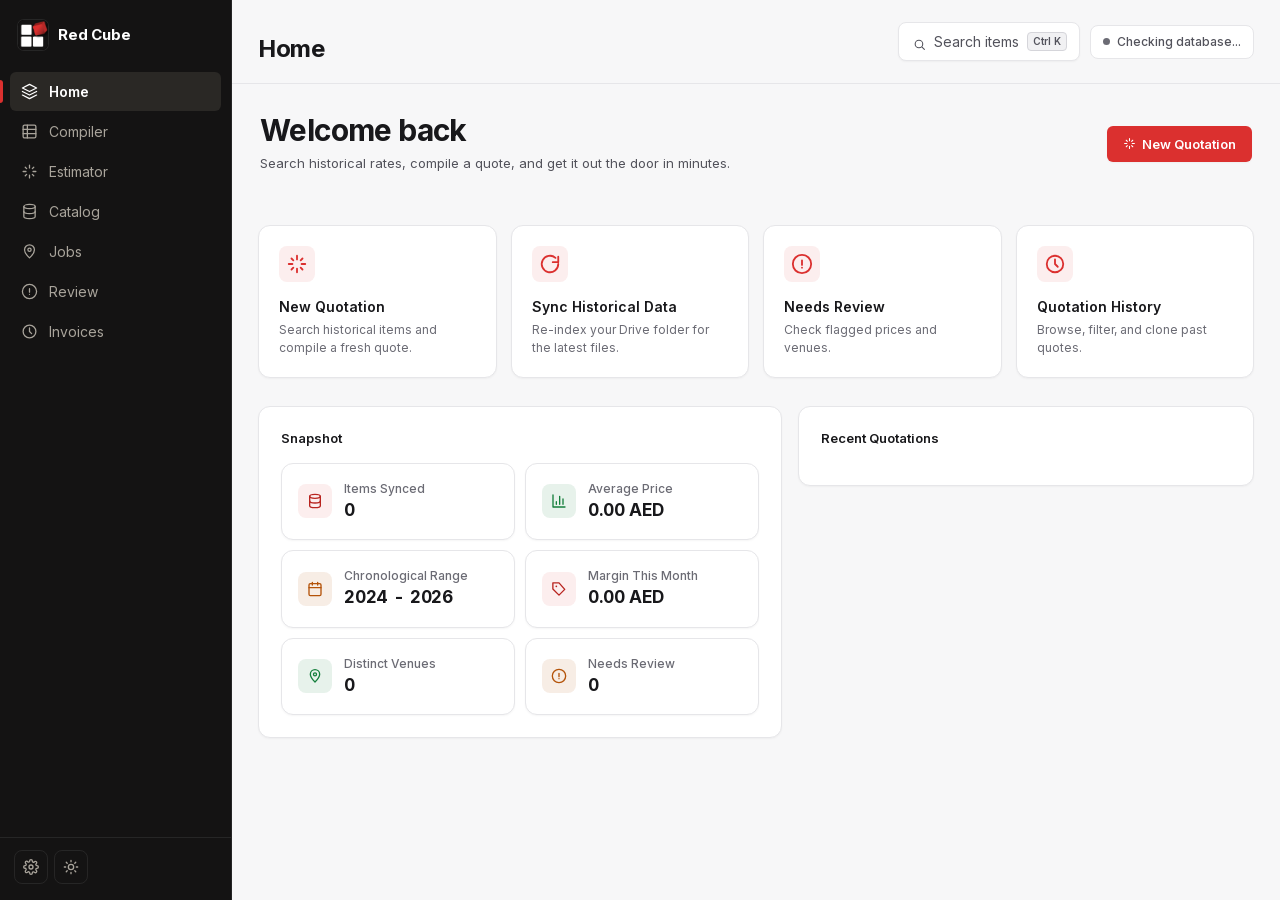
==== commit 9f74d2b1: "Merge origin/main: combine the Automated Design Estimator with the redesigned UI Brings in the estim" ====
--- a/index.html
+++ b/index.html
@@ -20,6 +20,7 @@
     <nav class="sidebar-nav" id="segwrap" role="tablist" aria-label="Primary navigation">
       <button type="button" class="nav-item active" id="tab-btn-home" data-tab="home" role="tab" aria-selected="true" aria-controls="view-home" tabindex="0" onclick="switchTab('home')"><span class="nav-icon" data-icon="layers"></span><span class="nav-label">Home</span></button>
       <button type="button" class="nav-item" id="tab-btn-compiler" data-tab="compiler" role="tab" aria-selected="false" aria-controls="view-compiler" tabindex="-1" onclick="switchTab('compiler')"><span class="nav-icon" data-icon="sheet"></span><span class="nav-label">Compiler</span></button>
+      <button type="button" class="nav-item" id="tab-btn-estimator" data-tab="estimator" role="tab" aria-selected="false" aria-controls="view-estimator" tabindex="-1" onclick="switchTab('estimator')"><span class="nav-icon" data-icon="sparkles"></span><span class="nav-label">Estimator</span></button>
       <button type="button" class="nav-item" id="tab-btn-catalog" data-tab="catalog" role="tab" aria-selected="false" aria-controls="view-catalog" tabindex="-1" onclick="switchTab('catalog')"><span class="nav-icon" data-icon="database"></span><span class="nav-label">Catalog</span></button>
       <button type="button" class="nav-item" id="tab-btn-jobs" data-tab="jobs" role="tab" aria-selected="false" aria-controls="view-jobs" tabindex="-1" onclick="switchTab('jobs')"><span class="nav-icon" data-icon="pin"></span><span class="nav-label">Jobs</span><span class="nav-count hidden" id="jobs-tab-count">0</span></button>
       <button type="button" class="nav-item" id="tab-btn-review" data-tab="review" role="tab" aria-selected="false" aria-controls="view-review" tabindex="-1" onclick="switchTab('review')"><span class="nav-icon" data-icon="alert"></span><span class="nav-label">Review</span><span class="nav-count hidden" id="review-tab-count">0</span></button>
@@ -321,6 +322,41 @@
   </div>
 </main>
 
+<!-- Automated Design Estimator: drawings in, priced BOQ out. Every figure here is
+     deterministic geometry against master_rate_card.csv — no model, no guessing. -->
+<main class="main-view hidden" id="view-estimator" role="tabpanel" aria-labelledby="tab-btn-estimator" tabindex="0">
+  <div class="panel" style="height:100%;">
+    <div class="panel-header">
+      <div class="panel-title"><span class="icon" data-icon="sparkles"></span><span>Automated Design Estimator</span></div>
+      <div style="display:flex;gap:8px;align-items:center;">
+        <span id="est-ratecard-badge" class="est-badge"></span>
+        <button class="btn btn-ghost" id="est-clear-btn" onclick="clearEstimator()" style="display:none;">
+          <span class="icon icon-sm" data-icon="trash"></span> Clear
+        </button>
+        <button class="btn btn-primary" onclick="pickDesignFiles()">
+          <span class="icon icon-sm" data-icon="upload"></span> Upload Drawings
+        </button>
+      </div>
+    </div>
+
+    <div class="panel-body">
+      <div class="est-dropzone" id="est-dropzone" onclick="pickDesignFiles()">
+        <span class="icon icon-lg" data-icon="upload"></span>
+        <p class="est-dropzone-title">Drop in your design drawings</p>
+        <p class="est-dropzone-sub">
+          Multi-page PDF decks, PNG or JPG &mdash; several files at once.
+          Dimensions, titles and cutouts are read straight off each sheet.
+        </p>
+      </div>
+
+      <div id="est-notice" class="est-notice hidden"></div>
+      <div id="est-loading" class="hidden" style="padding:14px 0;"></div>
+      <div id="est-pages"></div>
+      <div id="est-summary"></div>
+    </div>
+  </div>
+</main>
+
   </div>
 </div>
 
--- a/style.css
+++ b/style.css
@@ -712,3 +712,168 @@
   .nav-count { position: absolute; top: 2px; right: 2px; min-width: 15px; height: 15px; padding: 0 3px; font-size: 9px; display: flex; align-items: center; justify-content: center; }
   .sidebar-footer { flex-direction: column; }
 }
+
+/* ---------------------------------------------------------------------------
+   Automated Design Estimator
+   Every colour here is a token, so the Asphalt (dark) theme is inherited for free.
+   The visual job of this view is auditability: the derivation of a number sits
+   directly under the number, in the muted ink, at a smaller size.
+   --------------------------------------------------------------------------- */
+
+.btn-xs { padding: 3px 8px; font-size: 9.5px; }
+
+.est-badge { font-size: 9.5px; font-weight: 700; letter-spacing: .04em; text-transform: uppercase;
+  color: var(--text-muted); background: var(--bg-panel-alt); border: 1px solid var(--border);
+  border-radius: var(--radius-sm); padding: 4px 8px; }
+
+/* --- Upload zone --- */
+.est-dropzone { display: flex; flex-direction: column; align-items: center; justify-content: center;
+  gap: 6px; text-align: center; padding: 34px 20px; margin-bottom: 16px; cursor: pointer;
+  border: 1.5px dashed var(--border-strong); border-radius: var(--radius-lg);
+  background: var(--bg-panel-alt); color: var(--text-secondary); transition: border-color .15s, background .15s; }
+.est-dropzone:hover { border-color: var(--accent); background: var(--accent-soft); color: var(--text-primary); }
+.est-dropzone .icon-lg { color: var(--text-muted); }
+.est-dropzone:hover .icon-lg { color: var(--accent); }
+.est-dropzone-title { margin: 0; font-size: 13px; font-weight: 800; color: var(--text-primary); }
+.est-dropzone-sub { margin: 0; font-size: 11px; line-height: 1.55; max-width: 460px; color: var(--text-muted); }
+/* Once drawings are loaded the zone stops competing with them for attention. */
+.est-dropzone-compact { padding: 12px 16px; flex-direction: row; gap: 10px; }
+.est-dropzone-compact .est-dropzone-sub, .est-dropzone-compact .icon-lg { display: none; }
+.est-dropzone-compact .est-dropzone-title { font-size: 11.5px; font-weight: 700; }
+
+.est-notice { display: flex; align-items: flex-start; gap: 8px; padding: 9px 12px; margin-bottom: 14px;
+  font-size: 11px; line-height: 1.55; border-radius: var(--radius-sm); border: 1px solid var(--border); }
+.est-notice-info { background: var(--bg-panel-alt); color: var(--text-secondary); }
+.est-notice-warning { background: var(--warning-soft); border-color: transparent; color: var(--warning); }
+.est-notice-error { background: var(--danger-soft); border-color: transparent; color: var(--danger); }
+
+/* --- Per-drawing card --- */
+.est-card { border: 1px solid var(--border); border-radius: var(--radius-lg); background: var(--bg-panel);
+  margin-bottom: 16px; overflow: hidden; box-shadow: var(--shadow-lg); }
+.est-card-head { display: flex; align-items: center; justify-content: space-between; gap: 12px;
+  padding: 11px 14px; border-bottom: 1px solid var(--border); background: var(--bg-panel-alt); flex-wrap: wrap; }
+.est-card-title { display: flex; align-items: center; gap: 9px; font-size: 12.5px; font-weight: 800;
+  color: var(--text-primary); }
+.est-index { display: inline-flex; align-items: center; justify-content: center; width: 20px; height: 20px;
+  background: var(--accent); color: #fff; border-radius: var(--radius-sm); font-size: 10px; font-weight: 800; }
+.est-card-meta { display: flex; align-items: center; gap: 6px; flex-wrap: wrap; }
+.est-chip { font-size: 9px; font-weight: 700; letter-spacing: .04em; text-transform: uppercase;
+  padding: 3px 7px; border-radius: var(--radius-sm); background: var(--bg-input);
+  border: 1px solid var(--border); color: var(--text-muted); }
+.est-chip-vector { color: var(--success); background: var(--success-soft); border-color: transparent; }
+.est-chip-ocr { color: var(--warning); background: var(--warning-soft); border-color: transparent; }
+.est-chip-none { color: var(--danger); background: var(--danger-soft); border-color: transparent; }
+.est-conf-high { color: var(--success); background: var(--success-soft); border-color: transparent; }
+.est-conf-medium { color: var(--warning); background: var(--warning-soft); border-color: transparent; }
+.est-conf-low, .est-conf-none { color: var(--danger); background: var(--danger-soft); border-color: transparent; }
+
+/* --- Side-by-side: drawing left, specs + cost right --- */
+.est-split { display: grid; grid-template-columns: minmax(240px, 5fr) 7fr; gap: 0; }
+.est-visual { padding: 14px; border-right: 1px solid var(--border); background: var(--bg-panel-alt); }
+.est-visual img { width: 100%; border: 1px solid var(--border); border-radius: var(--radius-sm);
+  background: #fff; cursor: zoom-in; display: block; }
+.est-visual img:hover { border-color: var(--accent); }
+.est-visual-cap { margin-top: 7px; font-size: 9.5px; color: var(--text-muted); line-height: 1.5; }
+.est-specs { padding: 14px; min-width: 0; }
+
+.est-warn { display: flex; align-items: flex-start; gap: 6px; margin-top: 8px; padding: 7px 9px;
+  font-size: 10px; line-height: 1.5; border-radius: var(--radius-sm);
+  background: var(--warning-soft); color: var(--warning); }
+
+/* --- Override fields --- */
+.est-field-grid { display: grid; grid-template-columns: repeat(4, 1fr); gap: 9px; }
+.est-field { display: flex; flex-direction: column; gap: 4px; min-width: 0; }
+.est-field-wide { grid-column: span 2; }
+.est-field label { font-size: 9px; font-weight: 700; letter-spacing: .05em; text-transform: uppercase;
+  color: var(--text-muted); }
+.est-field .input { padding: 6px 8px; font-size: 11px; }
+
+.est-cutouts { margin-top: 14px; padding-top: 12px; border-top: 1px solid var(--border); }
+.est-subhead { display: flex; align-items: center; justify-content: space-between; margin-bottom: 8px;
+  font-size: 9.5px; font-weight: 800; letter-spacing: .05em; text-transform: uppercase; color: var(--text-muted); }
+.est-cutout-row { display: grid; grid-template-columns: 1fr 76px 12px 76px 60px 28px; gap: 6px;
+  align-items: center; margin-bottom: 6px; }
+.est-cutout-row .input { padding: 5px 7px; font-size: 10.5px; }
+.est-x { text-align: center; font-size: 10px; color: var(--text-muted); }
+.est-empty-inline { font-size: 10.5px; color: var(--text-muted); font-style: italic; padding: 3px 0; }
+
+/* --- Area derivation + cost table --- */
+.est-cost { margin-top: 14px; }
+.est-area-strip { padding: 10px 12px; margin-bottom: 10px; border-radius: var(--radius-sm);
+  background: var(--bg-panel-alt); border: 1px solid var(--border); }
+.est-surfaces { list-style: none; margin: 0 0 8px; padding: 0; }
+.est-surfaces li { display: flex; align-items: baseline; gap: 8px; font-size: 10px;
+  color: var(--text-secondary); padding: 2px 0; }
+.est-surfaces li span { flex: 0 0 auto; font-weight: 700; }
+.est-surfaces li code { flex: 1; font-size: 9.5px; color: var(--text-muted); }
+.est-surfaces li b { color: var(--text-primary); }
+.est-area-math { display: flex; flex-wrap: wrap; gap: 12px; padding-top: 7px;
+  border-top: 1px dashed var(--border-strong); font-size: 10.5px; color: var(--text-secondary); }
+.est-area-math b { color: var(--text-primary); }
+.est-net b { color: var(--accent); }
+
+.est-table { width: 100%; border-collapse: collapse; font-size: 10.5px; }
+.est-table th { text-align: left; font-size: 9px; font-weight: 800; letter-spacing: .05em;
+  text-transform: uppercase; color: var(--text-muted); padding: 6px 7px;
+  border-bottom: 1px solid var(--border-strong); }
+.est-table td { padding: 5px 7px; border-bottom: 1px solid var(--border); color: var(--text-secondary);
+  vertical-align: top; }
+.est-table .num { text-align: right; font-variant-numeric: tabular-nums; }
+.est-table .strong { font-weight: 800; color: var(--text-primary); }
+.est-code { font-size: 9px; font-weight: 800; color: var(--accent); letter-spacing: .03em; }
+/* The derivation line: deliberately quiet, but always present under the figure it produced. */
+.est-basis-row td { padding: 0 7px 6px 7px; font-size: 9px; line-height: 1.45; color: var(--text-muted);
+  border-bottom: 1px solid var(--border); font-style: italic; }
+.est-table tfoot td { border-bottom: none; padding-top: 7px; font-size: 11px; color: var(--text-secondary); }
+.est-rate-input { width: 78px; padding: 4px 6px; font-size: 10.5px; text-align: right; }
+
+/* --- Missing-material quick-add --- */
+.est-add-material { margin-top: 10px; padding: 10px 12px; border-radius: var(--radius-sm);
+  background: var(--bg-panel-alt); border: 1px solid var(--border); }
+.est-add-material-grid { display: grid; grid-template-columns: 1.4fr 1fr 0.7fr 1fr auto;
+  gap: 6px; margin-top: 8px; }
+.est-add-material-grid .input { padding: 5px 7px; font-size: 10.5px; }
+.est-total-row td { border-top: 1.5px solid var(--border-strong); font-size: 12px; font-weight: 800;
+  color: var(--text-primary); padding-top: 8px; }
+
+/* --- Master summary --- */
+.est-master { border: 1.5px solid var(--accent-border); border-radius: var(--radius-lg);
+  background: var(--bg-panel); padding: 16px; margin-top: 4px; box-shadow: var(--shadow-lg); }
+.est-master-head { display: flex; align-items: center; gap: 11px; margin-bottom: 14px;
+  padding-bottom: 12px; border-bottom: 1px solid var(--border); }
+.est-master-head .icon { color: var(--accent); }
+.est-master-title { font-size: 14px; font-weight: 800; color: var(--text-primary); }
+.est-master-sub { font-size: 10.5px; color: var(--text-muted); margin-top: 2px; }
+.est-table-master { margin-bottom: 14px; }
+
+.est-totals { border-top: 1.5px solid var(--border-strong); padding-top: 10px; }
+.est-total-line { display: flex; align-items: center; justify-content: space-between; gap: 12px;
+  padding: 5px 0; font-size: 11.5px; color: var(--text-secondary); }
+.est-total-line b { font-variant-numeric: tabular-nums; font-weight: 800; color: var(--text-primary); }
+.est-total-factory { border-top: 1px dashed var(--border-strong); margin-top: 5px; padding-top: 9px;
+  font-weight: 700; }
+.est-margin-line span { display: flex; align-items: center; gap: 6px; }
+.est-margin-input { width: 62px; padding: 4px 7px; font-size: 11px; text-align: right; }
+.est-total-selling { margin-top: 7px; padding: 11px 12px; border-radius: var(--radius-sm);
+  background: var(--accent); color: #fff; font-size: 13px; font-weight: 800; }
+.est-total-selling b { color: #fff; font-size: 16px; }
+
+.est-actions { display: flex; align-items: center; justify-content: space-between; gap: 14px;
+  margin-top: 16px; padding-top: 14px; border-top: 1px solid var(--border); flex-wrap: wrap; }
+.est-check { display: flex; align-items: center; gap: 7px; font-size: 11px; color: var(--text-secondary);
+  cursor: pointer; }
+.est-check input { accent-color: var(--accent); }
+.est-fineprint { margin: 9px 0 0; font-size: 9.5px; line-height: 1.55; color: var(--text-muted); }
+
+.est-lightbox { position: fixed; inset: 0; z-index: 2000; display: flex; align-items: center;
+  justify-content: center; padding: 36px; background: rgba(20, 19, 17, 0.86); cursor: zoom-out; }
+.est-lightbox img { max-width: 100%; max-height: 100%; border-radius: var(--radius-sm);
+  background: #fff; box-shadow: var(--shadow-lg); }
+
+/* The two-column split is the whole point of this view, so it holds as long as it can and
+   stacks only when the drawing would be too narrow to read. */
+@media (max-width: 1180px) {
+  .est-split { grid-template-columns: 1fr; }
+  .est-visual { border-right: none; border-bottom: 1px solid var(--border); }
+  .est-field-grid { grid-template-columns: repeat(2, 1fr); }
+}
